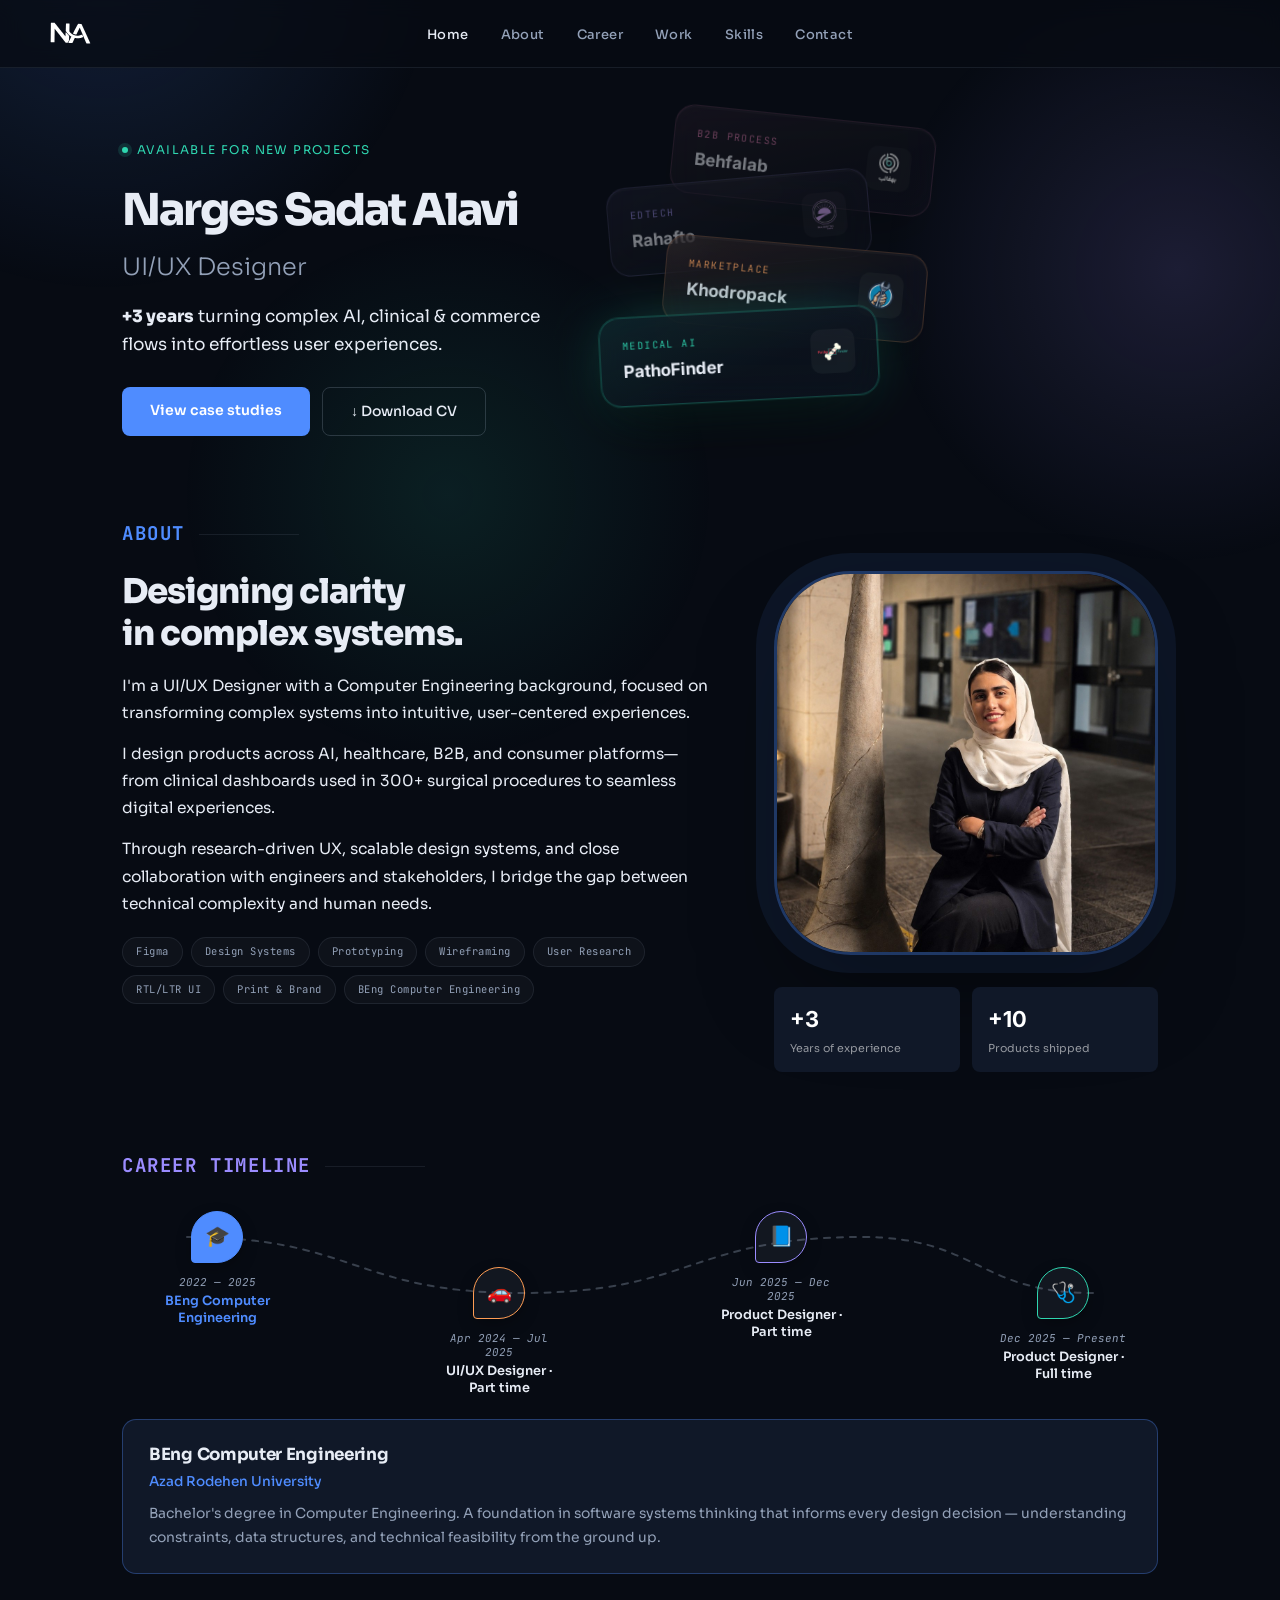
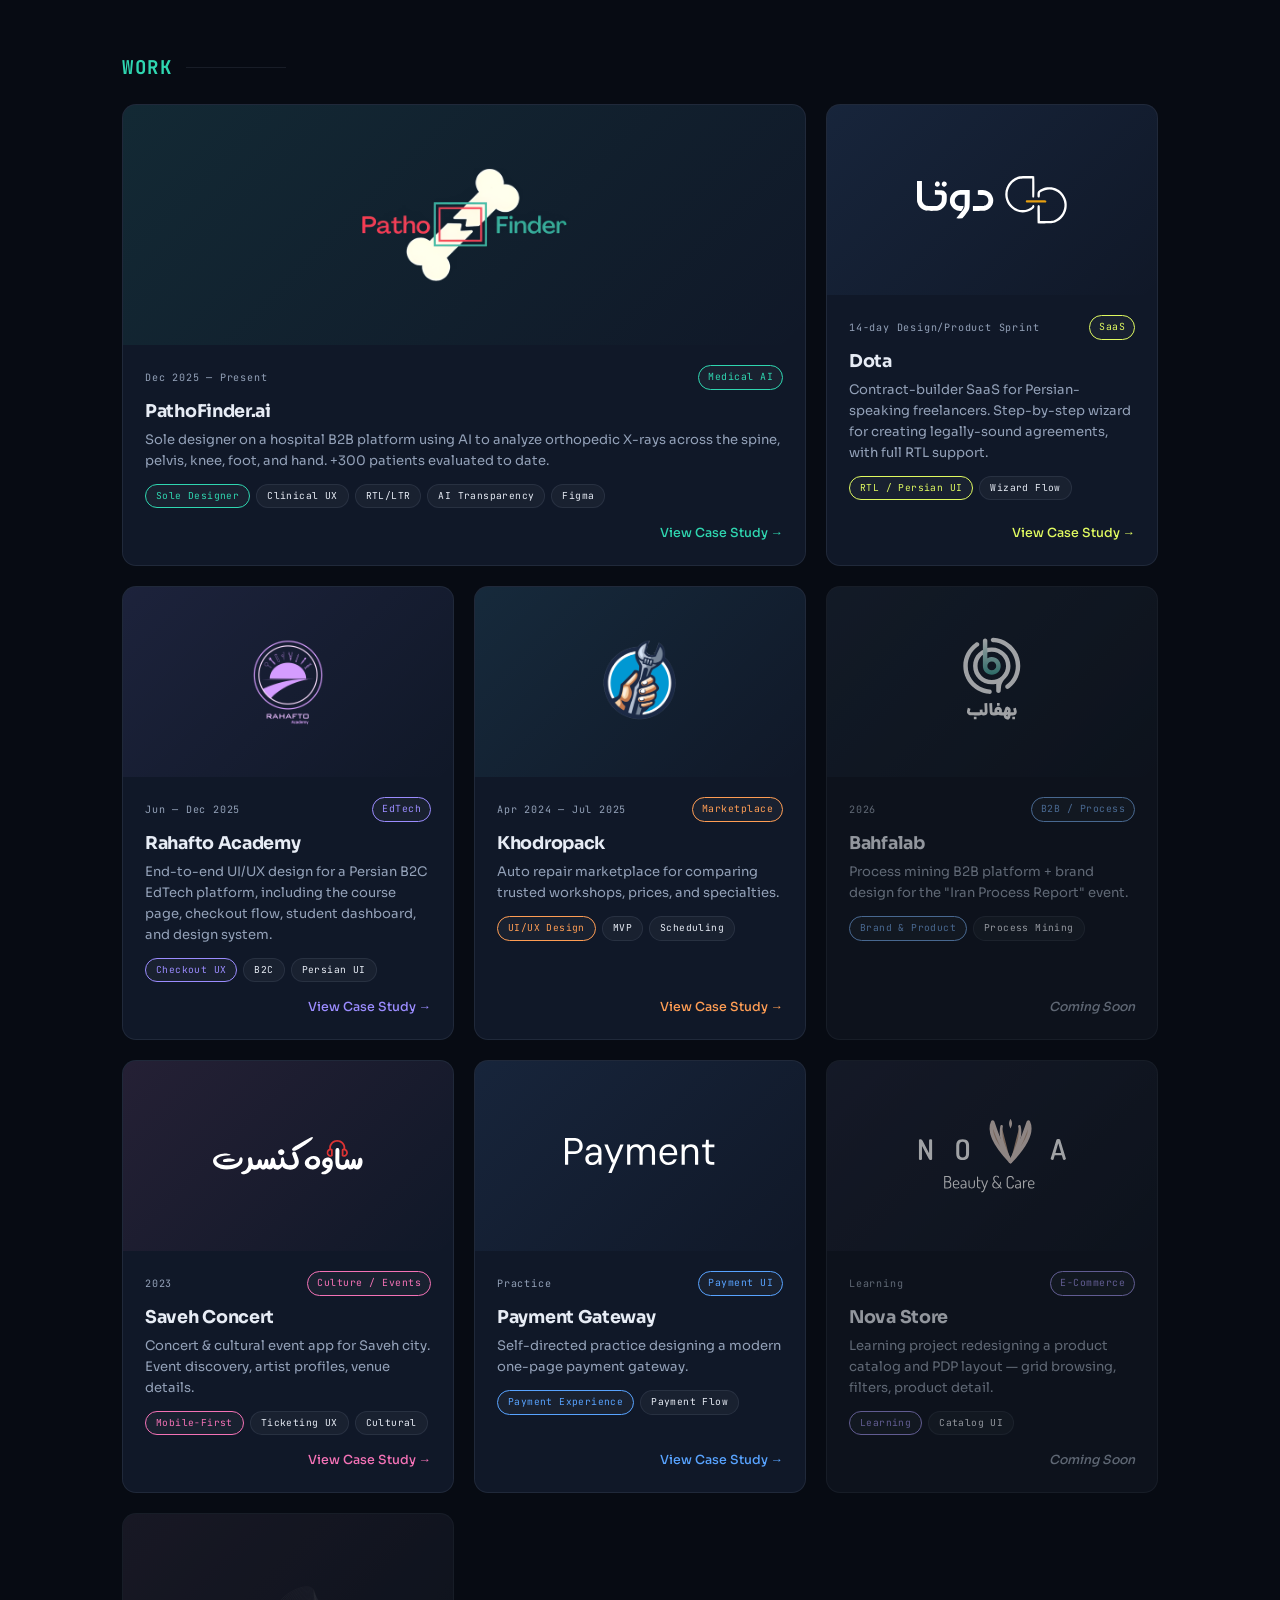
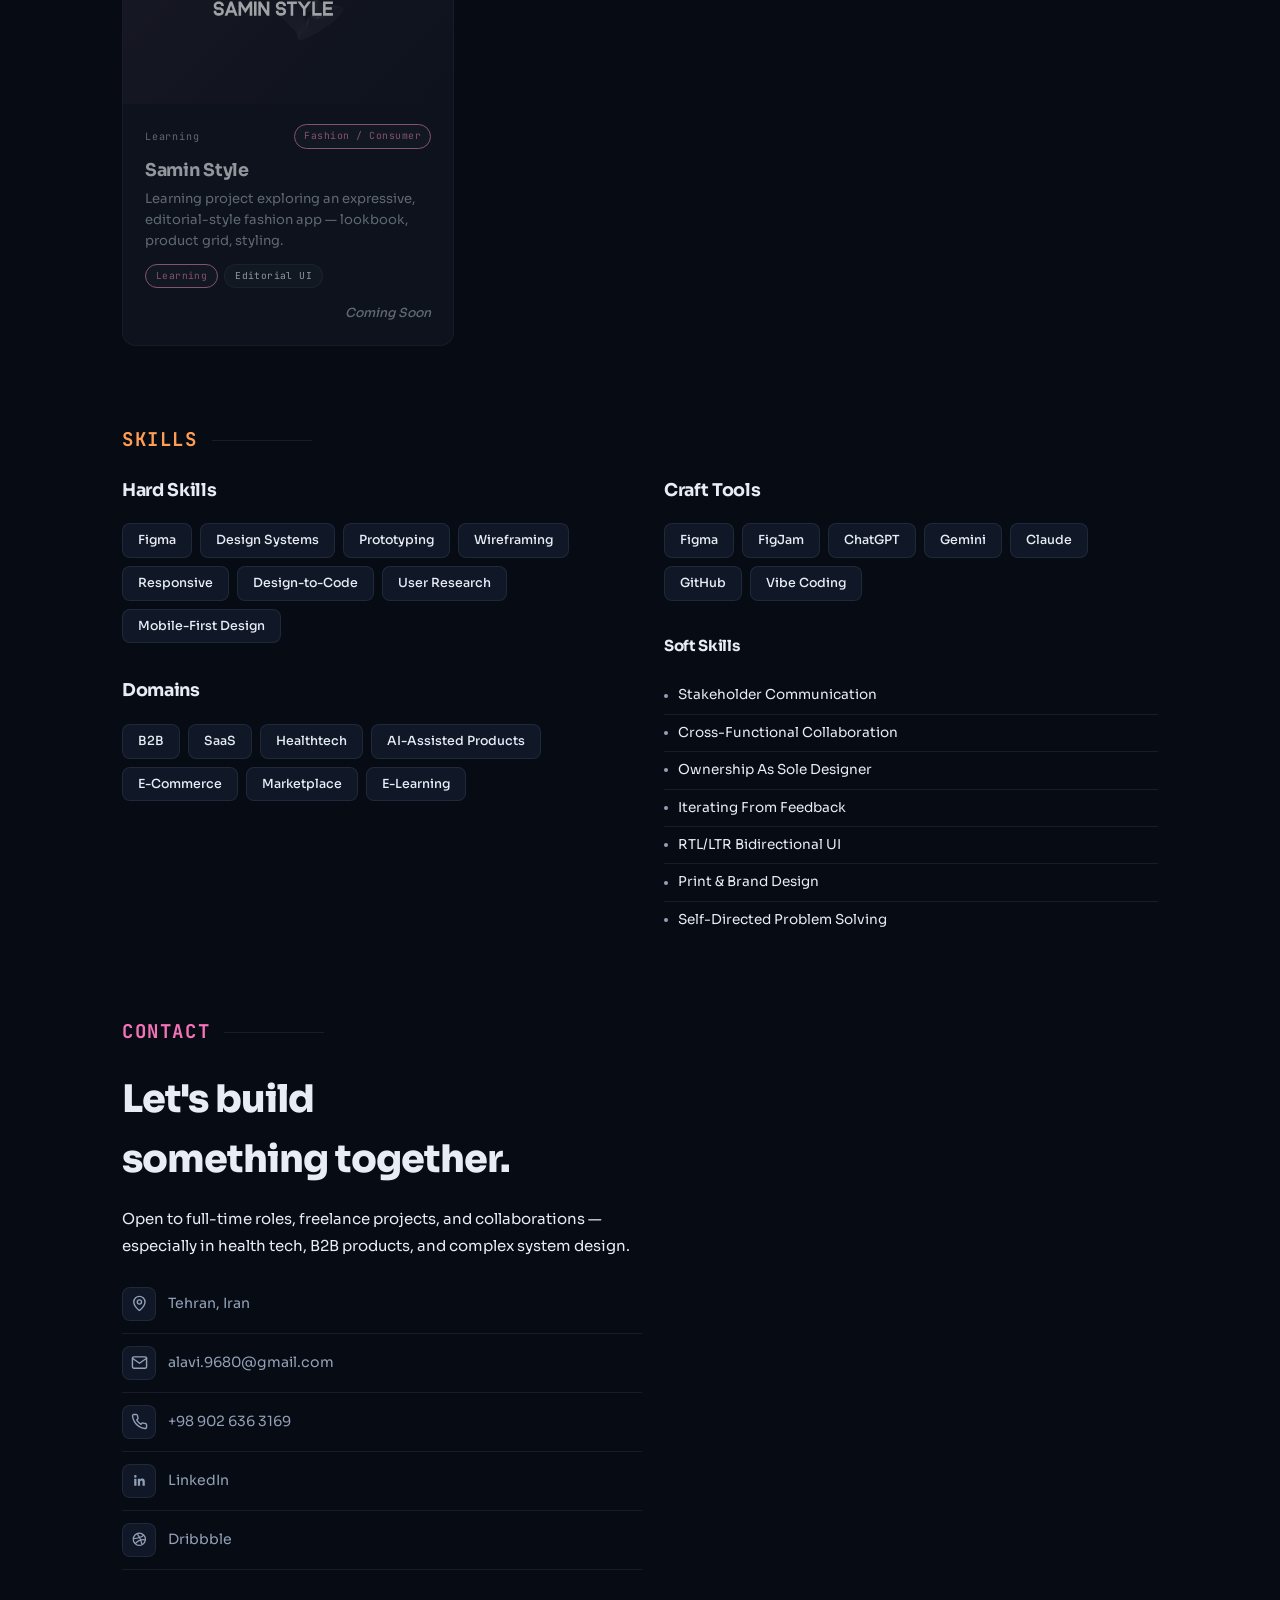
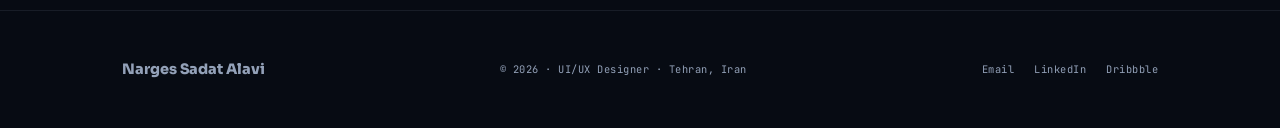
==== index.html @ 5dc2c69a "Update portfolio structure and add new sections" ====
<!DOCTYPE html>
<html lang="en">
<head>
<meta charset="UTF-8">
<meta name="viewport" content="width=device-width, initial-scale=1.0">
<title>Narges Sadat Alavi — UI/UX Designer</title>
<meta name="description" content="Narges Sadat Alavi — UI/UX Designer turning complex AI, clinical & commerce flows into effortless user experiences.">
<link rel="stylesheet" href="css/style.css">
</head>
<body>
<div class="bg-glow"></div>

<!-- ============ NAV ============ -->
<header class="nav">
  <a href="#" class="logo">
    <img src="assets/logo.svg" alt="Narges Sadat Alavi logo" class="logo-mark">
  </a>
  <ul class="nav-links">
    <li><a href="#home" class="active" data-en="Home" data-fa="خانه">Home</a></li>
    <li><a href="#about" data-en="About" data-fa="درباره من">About</a></li>
    <li><a href="#timeline" data-en="Career" data-fa="مسیر شغلی">Career</a></li>
    <li><a href="#work" data-en="Work" data-fa="نمونه‌کارها">Work</a></li>
    <li><a href="#skills" data-en="Skills" data-fa="مهارت‌ها">Skills</a></li>
    <li><a href="#contact" data-en="Contact" data-fa="تماس">Contact</a></li>
  </ul>
  <button class="nav-toggle" id="navToggle" aria-label="Toggle menu" aria-expanded="false">
    <span></span><span></span><span></span>
  </button>
</header>
<div class="nav-overlay" id="navOverlay"></div>

<!-- ============ HERO ============ -->
<section class="hero" id="home">
  <div class="container hero-inner">
    <div class="hero-text">
      <div class="badge"><span class="dot"></span> <span data-en="Available for new projects" data-fa="آماده همکاری در پروژه‌های جدید">Available for new projects</span></div>
      <h1>Narges Sadat Alavi</h1>
      <p class="role" data-en="UI/UX Designer" data-fa="طراح UI/UX">UI/UX Designer</p>
      <p class="pitch"><strong data-en="+3 years" data-fa="+۳ سال">+3 years</strong> <span data-en="turning complex AI, clinical &amp; commerce flows into effortless user experiences." data-fa="تجربه در تبدیل فرایندهای پیچیده هوش مصنوعی، درمانی و تجاری به تجربه‌های کاربری ساده و روان.">turning complex AI, clinical &amp; commerce flows into effortless user experiences.</span></p>
      <div class="hero-actions">
        <a href="#work" class="btn btn-primary" data-en="View case studies" data-fa="مشاهده نمونه‌کارها">View case studies</a>
        <a class="btn btn-secondary" href="assets/Narges-Sadat-Alavi-UIUX-Designer-CV.pdf" download="Narges-Sadat-Alavi-UIUX-Designer-CV.pdf" data-en="↓ Download CV" data-fa="↓ دانلود رزومه">↓ Download CV</a>
      </div>
    </div>

    <div class="hero-visual">
      <div class="floating-card fc-back fc-1" style="--fc-tint: 244,114,182;">
        <div class="fc-body">
          <div class="fc-label" data-en="B2B PROCESS" data-fa="فرایند B2B">B2B PROCESS</div>
          <div class="fc-title">Behfalab</div>
        </div>
        <img src="assets/logos/bahfalab.svg" alt="" class="fc-logo">
      </div>

      <div class="floating-card fc-back fc-2" style="--fc-tint: 155,140,255;">
        <div class="fc-body">
          <div class="fc-label" data-en="EDTECH" data-fa="ادتک">EDTECH</div>
          <div class="fc-title">Rahafto</div>
        </div>
        <img src="assets/logos/rahafto.png" alt="" class="fc-logo">
      </div>

      <div class="floating-card fc-mid fc-4" style="--fc-tint: 255,157,84;">
        <div class="fc-body">
          <div class="fc-label" data-en="MARKETPLACE" data-fa="مارکت‌پلیس">MARKETPLACE</div>
          <div class="fc-title">Khodropack</div>
        </div>
        <img src="assets/logos/khodropack.png" alt="" class="fc-logo">
      </div>

      <div class="floating-card fc-front fc-3" style="--fc-tint: 47,214,176;">
        <div class="fc-body">
          <div class="fc-label" data-en="MEDICAL AI" data-fa="هوش مصنوعی پزشکی">MEDICAL AI</div>
          <div class="fc-title">PathoFinder</div>
        </div>
        <img src="assets/logos/pathofinder.png" alt="" class="fc-logo">
      </div>
    </div>
  </div>
</section>

<!-- ============ ABOUT ============ -->
<section class="section" id="about">
  <div class="container">
    <div class="eyebrow"><span data-en="ABOUT" data-fa="درباره من">ABOUT</span><div class="rule"></div></div>

    <div class="about-grid">
      <div class="about-left">
        <h2 data-en="Designing clarity<br>in complex systems." data-fa="طراحی وضوح<br>در سیستم‌های پیچیده." data-html="true">Designing clarity<br>in complex systems.</h2>
        <p data-en="I'm a UI/UX Designer with a Computer Engineering background, focused on transforming complex systems into intuitive, user-centered experiences." data-fa="من یک طراح UI/UX با پیشینه مهندسی کامپیوتر هستم که روی تبدیل سیستم‌های پیچیده به تجربه‌های کاربرمحور و شهودی تمرکز دارم.">I'm a UI/UX Designer with a Computer Engineering background, focused on transforming complex systems into intuitive, user-centered experiences.</p>
        <p data-en="I design products across AI, healthcare, B2B, and consumer platforms—from clinical dashboards used in 300+ surgical procedures to seamless digital experiences." data-fa="در حوزه‌های هوش مصنوعی، سلامت، B2B و پلتفرم‌های مصرف‌کننده محصول طراحی می‌کنم؛ از داشبوردهای بالینی استفاده‌شده در بیش از ۳۰۰ عمل جراحی تا تجربه‌های دیجیتال روان.">I design products across AI, healthcare, B2B, and consumer platforms—from clinical dashboards used in 300+ surgical procedures to seamless digital experiences.</p>
        <p data-en="Through research-driven UX, scalable design systems, and close collaboration with engineers and stakeholders, I bridge the gap between technical complexity and human needs." data-fa="با تکیه بر UX مبتنی بر پژوهش، سیستم‌های طراحی مقیاس‌پذیر و همکاری نزدیک با مهندسان و ذی‌نفعان، فاصله میان پیچیدگی فنی و نیاز انسانی را پر می‌کنم.">Through research-driven UX, scalable design systems, and close collaboration with engineers and stakeholders, I bridge the gap between technical complexity and human needs.</p>

        <div class="pill-row">
          <span class="pill">Figma</span>
          <span class="pill">Design Systems</span>
          <span class="pill">Prototyping</span>
          <span class="pill">Wireframing</span>
          <span class="pill">User Research</span>
          <span class="pill">RTL/LTR UI</span>
          <span class="pill">Print &amp; Brand</span>
          <span class="pill">BEng Computer Engineering</span>
        </div>
      </div>

      <div class="about-right">
        <div class="avatar-large"><img src="assets/profile.jpg" alt="Narges Sadat Alavi"></div>
        <div class="stat-row">
          <div class="stat-card">
            <div class="stat-num">+3</div>
            <div class="stat-label" data-en="Years of experience" data-fa="سال تجربه">Years of experience</div>
          </div>
          <div class="stat-card">
            <div class="stat-num">+10</div>
            <div class="stat-label" data-en="Products shipped" data-fa="محصول ارائه‌شده">Products shipped</div>
          </div>
        </div>
      </div>
    </div>
  </div>
</section>

<!-- ============ TIMELINE ============ -->
<section class="section" id="timeline">
  <div class="container">
    <div class="eyebrow"><span data-en="CAREER TIMELINE" data-fa="مسیر شغلی">CAREER TIMELINE</span><div class="rule"></div></div>

    <div class="timeline-track">
      <svg class="timeline-curve" viewBox="0 0 1036 116" preserveAspectRatio="none" aria-hidden="true">
        <path d="M 65,34 C 232.5,34 232.5,90 400,90 C 570,90 570,34 740,34 C 855.5,34 855.5,90 971,90"
              fill="none" stroke="rgba(148,163,184,0.35)" stroke-width="2" stroke-dasharray="6 7" stroke-linecap="round"/>
      </svg>

      <button type="button" class="milestone active" style="--milestone-color: var(--blue)"
        data-title="BEng Computer Engineering" data-role="Azad Rodehen University"
        data-desc="Bachelor's degree in Computer Engineering. A foundation in software systems thinking that informs every design decision — understanding constraints, data structures, and technical feasibility from the ground up."
        data-title-fa="کارشناسی مهندسی کامپیوتر" data-role-fa="دانشگاه آزاد رودهن"
        data-desc-fa="مدرک کارشناسی مهندسی کامپیوتر. پایه‌ای در تفکر سیستمی نرم‌افزار که به هر تصمیم طراحی جهت می‌دهد — درک محدودیت‌ها، ساختار داده و امکان‌پذیری فنی از پایه.">
        <div class="milestone-icon">🎓</div>
        <div class="m-text">
          <div class="m-date">2022 — 2025</div>
          <div class="m-role" data-en="BEng Computer<br>Engineering" data-fa="کارشناسی مهندسی<br>کامپیوتر" data-html="true">BEng Computer<br>Engineering</div>
        </div>
      <div class="m-mobile-desc"><div class="m-mobile-desc-in"><div class="role-co" data-mobile-role></div><p data-mobile-desc></p></div></div>
      </button>

      <button type="button" class="milestone dip" style="--milestone-color: var(--orange)"
        data-title="UI/UX Designer · Part time" data-role="Khodropack · Auto-repair Marketplace"
        data-desc="Designed an end-to-end experience for finding and comparing trusted repair shops with transparent pricing — a comparison-focused discovery flow, direct calling and navigation integration, and mechanic availability scheduling."
        data-title-fa="طراح UI/UX · پاره‌وقت" data-role-fa="خودروپک · مارکت‌پلیس تعمیرگاه خودرو"
        data-desc-fa="طراحی تجربه‌ای end-to-end برای یافتن و مقایسه تعمیرگاه‌های معتبر با قیمت‌گذاری شفاف — جریان کشف مبتنی بر مقایسه، تماس مستقیم، اتصال به مسیریابی و زمان‌بندی در دسترس بودن مکانیک.">
        <div class="milestone-icon">🚗</div>
        <div class="m-text">
          <div class="m-date">Apr 2024 — Jul 2025</div>
          <div class="m-role" data-en="UI/UX Designer ·<br>Part time" data-fa="طراح UI/UX ·<br>پاره‌وقت" data-html="true">UI/UX Designer ·<br>Part time</div>
        </div>
      <div class="m-mobile-desc"><div class="m-mobile-desc-in"><div class="role-co" data-mobile-role></div><p data-mobile-desc></p></div></div>
      </button>

      <button type="button" class="milestone" style="--milestone-color: var(--purple)"
        data-title="Product Designer · Part time" data-role="Rahafto · Education Platform"
        data-desc="Designed the end-to-end course purchase experience, from discovery to checkout and learning access — competitor research, instructor credibility, and full/installment checkout flows."
        data-title-fa="طراح محصول · پاره‌وقت" data-role-fa="ره‌افتو · پلتفرم آموزشی"
        data-desc-fa="طراحی تجربه کامل خرید دوره، از کشف تا پرداخت و دسترسی به آموزش — تحقیق رقبا، اعتبار مدرس، و جریان‌های پرداخت کامل/اقساطی.">
        <div class="milestone-icon">📘</div>
        <div class="m-text">
          <div class="m-date">Jun 2025 — Dec 2025</div>
          <div class="m-role" data-en="Product Designer ·<br>Part time" data-fa="طراح محصول ·<br>پاره‌وقت" data-html="true">Product Designer ·<br>Part time</div>
        </div>
      <div class="m-mobile-desc"><div class="m-mobile-desc-in"><div class="role-co" data-mobile-role></div><p data-mobile-desc></p></div></div>
      </button>

      <button type="button" class="milestone dip" data-newest style="--milestone-color: var(--teal)"
        data-title="Product Designer · Full time" data-role="PathoFinder.ai · Medical AI"
        data-desc="Sole designer on a hospital B2B platform using AI to analyze orthopedic X-rays across the spine, pelvis, knee, foot, and hand. End-to-end ownership of clinical workflows, from AI-assisted measurement tools to physician-facing reports."
        data-title-fa="طراح محصول · تمام‌وقت" data-role-fa="پاتوفایندر · هوش مصنوعی پزشکی"
        data-desc-fa="تنها طراح یک پلتفرم B2B بیمارستانی که از هوش مصنوعی برای تحلیل رادیوگرافی ارتوپدی ستون فقرات، لگن، زانو، پا و دست استفاده می‌کند. مالکیت کامل جریان‌های بالینی، از ابزارهای اندازه‌گیری مبتنی بر AI تا گزارش‌های پزشک.">
        <div class="milestone-icon">🩺</div>
        <div class="m-text">
          <div class="m-date">Dec 2025 — Present</div>
          <div class="m-role" data-en="Product Designer ·<br>Full time" data-fa="طراح محصول ·<br>تمام‌وقت" data-html="true">Product Designer ·<br>Full time</div>
        </div>
      <div class="m-mobile-desc"><div class="m-mobile-desc-in"><div class="role-co" data-mobile-role></div><p data-mobile-desc></p></div></div>
      </button>
    </div>

    <div class="timeline-current" id="timelineCurrent" style="--tc-color: var(--blue)">
      <h3 id="tcTitle" data-en="BEng Computer Engineering" data-fa="کارشناسی مهندسی کامپیوتر">BEng Computer Engineering</h3>
      <div class="role-co" id="tcRole" data-en="Azad Rodehen University" data-fa="دانشگاه آزاد رودهن">Azad Rodehen University</div>
      <p id="tcDesc" data-en="Bachelor's degree in Computer Engineering. A foundation in software systems thinking that informs every design decision — understanding constraints, data structures, and technical feasibility from the ground up." data-fa="مدرک کارشناسی مهندسی کامپیوتر. پایه‌ای در تفکر سیستمی نرم‌افزار که به هر تصمیم طراحی جهت می‌دهد — درک محدودیت‌ها، ساختار داده و امکان‌پذیری فنی از پایه.">Bachelor's degree in Computer Engineering. A foundation in software systems thinking that informs every design decision — understanding constraints, data structures, and technical feasibility from the ground up.</p>
    </div>
  </div>
</section>

<!-- ============ WORK ============ -->
<section class="section" id="work">
  <div class="container">
    <div class="eyebrow"><span data-en="WORK" data-fa="نمونه‌کارها">WORK</span><div class="rule"></div></div>

    <div class="work-grid">

      <!-- PathoFinder — featured -->
      <article class="work-card featured" data-project="pathofinder" style="--accent: var(--teal); --tint: rgba(47,214,176,.09)">
        <div class="work-thumb">
          <div class="work-logo">
            <img src="assets/logos/pathofinder.png" alt="PathoFinder logo" class="work-logo-img">
          </div>
        </div>
        <div class="work-body">
          <div class="work-meta">
            <span class="work-date">Dec 2025 — Present</span>
            <span class="work-tag-top" data-en="Medical AI" data-fa="هوش مصنوعی پزشکی">Medical AI</span>
          </div>
          <h3 class="work-title">PathoFinder.ai</h3>
          <p class="work-desc" data-en="Sole designer on a hospital B2B platform using AI to analyze orthopedic X-rays across the spine, pelvis, knee, foot, and hand. +300 patients evaluated to date." data-fa="تنها طراح یک پلتفرم B2B بیمارستانی که با هوش مصنوعی رادیوگرافی‌های ارتوپدی ستون فقرات، لگن، زانو، پا و دست را تحلیل می‌کند. بیش از ۳۰۰ بیمار تاکنون ارزیابی شده.">Sole designer on a hospital B2B platform using AI to analyze orthopedic X-rays across the spine, pelvis, knee, foot, and hand. +300 patients evaluated to date.</p>
          <div class="work-tags">
            <span class="primary">Sole Designer</span>
            <span>Clinical UX</span>
            <span>RTL/LTR</span>
            <span>AI Transparency</span>
            <span>Figma</span>
          </div>
          <a href="case-studies/pathofinder.html" class="work-link" data-en="View Case Study →" data-fa="مشاهده نمونه‌کار →">View Case Study →</a>
        </div>
      </article>

      <!-- Dota (Doota) -->
      <article class="work-card" data-project="dota" style="--accent: #e0fa60; --tint: rgba(96,165,250,.09)">
        <div class="work-thumb">
          <div class="work-logo">
            <img src="assets/logos/dota.svg" alt="Dota logo" class="work-logo-img">
          </div>
        </div>
        <div class="work-body">
          <div class="work-meta">
            <span class="work-date">14-day Design/Product Sprint</span>
            <span class="work-tag-top" data-en="SaaS" data-fa="سرویس نرم‌افزاری">SaaS</span>
          </div>
          <h3 class="work-title">Dota</h3>
          <p class="work-desc" data-en="Contract-builder SaaS for Persian-speaking freelancers. Step-by-step wizard for creating legally-sound agreements, with full RTL support." data-fa="سرویس نرم‌افزاری قرارداد‌ساز برای فریلنسرهای فارسی‌زبان. ویزارد گام‌به‌گام برای ساخت توافق‌نامه‌های معتبر حقوقی، با پشتیبانی کامل از راست‌به‌چپ.">Contract-builder SaaS for Persian-speaking freelancers. Step-by-step wizard for creating legally-sound agreements, with full RTL support.</p>
          <div class="work-tags">
            <span class="primary">RTL / Persian UI</span>
            <span>Wizard Flow</span>
          </div>
          <a href="case-studies/dota.html" class="work-link" data-en="View Case Study →" data-fa="مشاهده نمونه‌کار →">View Case Study →</a>
        </div>
      </article>

      <!-- Rahafto -->
      <article class="work-card tall" data-project="rahafto" style="--accent: var(--purple); --tint: rgba(155,140,255,.09)">
        <div class="work-thumb">
          <div class="work-logo">
            <img src="assets/logos/rahafto.png" alt="Rahafto Academy logo" class="work-logo-img work-logo-img-sm">
          </div>
        </div>
        <div class="work-body">
          <div class="work-meta">
            <span class="work-date">Jun — Dec 2025</span>
            <span class="work-tag-top" data-en="EdTech" data-fa="ادتک">EdTech</span>
          </div>
          <h3 class="work-title">Rahafto Academy</h3>
          <p class="work-desc" data-en="End-to-end UI/UX design for a Persian B2C EdTech platform, including the course page, checkout flow, student dashboard, and design system." data-fa="طراحی کامل UI/UX برای یک پلتفرم آموزشی فارسی B2C، شامل صفحه دوره، فرایند پرداخت، داشبورد دانشجو و سیستم طراحی.">End-to-end UI/UX design for a Persian B2C EdTech platform, including the course page, checkout flow, student dashboard, and design system.</p>
          <div class="work-tags">
            <span class="primary">Checkout UX</span>
            <span>B2C</span>
            <span>Persian UI</span>
          </div>
          <a href="case-studies/rahafto.html" class="work-link" data-en="View Case Study →" data-fa="مشاهده نمونه‌کار →">View Case Study →</a>
        </div>
      </article>

      <!-- Khodropack -->
      <article class="work-card" data-project="khodropack" style="--accent: var(--orange); --tint: rgba(84,221,255,.09)">
        <div class="work-thumb">
          <div class="work-logo">
            <img src="assets/logos/khodropack.png" alt="Khodropack logo" class="work-logo-img work-logo-img-sm">
          </div>
        </div>
        <div class="work-body">
          <div class="work-meta">
            <span class="work-date">Apr 2024 — Jul 2025</span>
            <span class="work-tag-top" data-en="Marketplace" data-fa="مارکت‌پلیس">Marketplace</span>
          </div>
          <h3 class="work-title">Khodropack</h3>
          <p class="work-desc" data-en="Auto repair marketplace for comparing trusted workshops, prices, and specialties." data-fa="مارکت‌پلیس تعمیر خودرو برای مقایسه تعمیرگاه‌های معتبر، قیمت‌ها و تخصص‌ها.">Auto repair marketplace for comparing trusted workshops, prices, and specialties.</p>
          <div class="work-tags">
            <span class="primary">UI/UX Design</span>
            <span>MVP</span>
            <span>Scheduling</span>
          </div>
          <a href="case-studies/khodropack.html" class="work-link" data-en="View Case Study →" data-fa="مشاهده نمونه‌کار →">View Case Study →</a>
        </div>
      </article>

      <!-- Bahfalab -->
      <article class="work-card no-case-study" data-project="bahfalab" style="--accent: var(--blue2); --tint: rgba(96,165,250,.09)">
        <div class="work-thumb">
          <div class="work-logo">
            <img src="assets/logos/bahfalab.svg" alt="Bahfalab logo" class="work-logo-img">
          </div>
        </div>
        <div class="work-body">
          <div class="work-meta">
            <span class="work-date">2026</span>
            <span class="work-tag-top" data-en="B2B / Process" data-fa="B2B / فرایند">B2B / Process</span>
          </div>
          <h3 class="work-title">Bahfalab</h3>
          <p class="work-desc" data-en="Process mining B2B platform + brand design for the &quot;Iran Process Report&quot; event." data-fa="پلتفرم B2B پردازش‌کاوی + طراحی برند برای رویداد «گزارش فرایند ایران».">Process mining B2B platform + brand design for the "Iran Process Report" event.</p>
          <div class="work-tags">
            <span class="primary">Brand &amp; Product</span>
            <span>Process Mining</span>
          </div>
          <span class="work-link coming-soon-link" data-en="Coming Soon" data-fa="به‌زودی">Coming Soon</span>
        </div>
      </article>

      <!-- Saveh Concert -->
      <article class="work-card" data-project="saveh" style="--accent: var(--pink); --tint: rgba(244,114,182,.09)">
        <div class="work-thumb">
          <div class="work-logo">
            <img src="assets/logos/saveh.svg" alt="Saveh Concert logo" class="work-logo-img">
          </div>
        </div>
        <div class="work-body">
          <div class="work-meta">
            <span class="work-date">2023</span>
            <span class="work-tag-top" data-en="Culture / Events" data-fa="فرهنگ / رویداد">Culture / Events</span>
          </div>
          <h3 class="work-title">Saveh Concert</h3>
          <p class="work-desc" data-en="Concert &amp; cultural event app for Saveh city. Event discovery, artist profiles, venue details." data-fa="اپلیکیشن کنسرت و رویدادهای فرهنگی برای شهر ساوه. کشف رویداد، پروفایل هنرمندان، جزئیات محل برگزاری.">Concert &amp; cultural event app for Saveh city. Event discovery, artist profiles, venue details.</p>
          <div class="work-tags">
            <span class="primary">Mobile-First</span>
            <span>Ticketing UX</span>
            <span>Cultural</span>
          </div>
          <a href="case-studies/saveh.html" class="work-link" data-en="View Case Study →" data-fa="مشاهده نمونه‌کار →">View Case Study →</a>
        </div>
      </article>

      <!-- Payment Gateway — Practice -->
      <article class="work-card" data-project="payment" style="--accent: #58a3ff; --tint: rgba(96,165,250,.09)">
        <div class="work-thumb">
          <div class="work-logo">
            <img src="assets/logos/payment.svg" alt="Payment Gateway logo" class="work-logo-img">
          </div>
        </div>
        <div class="work-body">
          <div class="work-meta">
            <span class="work-date">Practice</span>
            <span class="work-tag-top" data-en="Payment UI" data-fa="رابط پرداخت">Payment UI</span>
          </div>
          <h3 class="work-title">Payment Gateway</h3>
          <p class="work-desc" data-en="Self-directed practice designing a modern one-page payment gateway." data-fa="تمرین شخصی طراحی یک درگاه پرداخت تک‌صفحه‌ای مدرن.">Self-directed practice designing a modern one-page payment gateway.</p>
          <div class="work-tags">
            <span class="primary">Payment Experience</span>
            <span>Payment Flow</span>
          </div>
          <a href="case-studies/payment.html" class="work-link" data-en="View Case Study →" data-fa="مشاهده نمونه‌کار →">View Case Study →</a>
        </div>
      </article>

      <!-- Nova Store -->
      <article class="work-card no-case-study" data-project="nova" style="--accent: var(--purple); --tint: rgba(155,140,255,.09)">
        <div class="work-thumb">
          <div class="work-logo">
            <img src="assets/logos/nova.svg" alt="Nova Store logo" class="work-logo-img">
          </div>
        </div>
        <div class="work-body">
          <div class="work-meta">
            <span class="work-date">Learning</span>
            <span class="work-tag-top" data-en="E-Commerce" data-fa="فروشگاه آنلاین">E-Commerce</span>
          </div>
          <h3 class="work-title">Nova Store</h3>
          <p class="work-desc" data-en="Learning project redesigning a product catalog and PDP layout — grid browsing, filters, product detail." data-fa="پروژه یادگیری بازطراحی کاتالوگ محصول و صفحه محصول — مرور شبکه‌ای، فیلترها، جزئیات محصول.">Learning project redesigning a product catalog and PDP layout — grid browsing, filters, product detail.</p>
          <div class="work-tags">
            <span class="primary">Learning</span>
            <span>Catalog UI</span>
          </div>
          <span class="work-link coming-soon-link" data-en="Coming Soon" data-fa="به‌زودی">Coming Soon</span>
        </div>
      </article>

      <!-- Samin Style -->
      <article class="work-card no-case-study" data-project="samin" style="--accent: var(--pink); --tint: rgba(244,114,182,.09)">
        <div class="work-thumb">
          <div class="work-logo">
            <img src="assets/logos/samin.svg" alt="Samin Style logo" class="work-logo-img">
          </div>
        </div>
        <div class="work-body">
          <div class="work-meta">
            <span class="work-date">Learning</span>
            <span class="work-tag-top" data-en="Fashion / Consumer" data-fa="مد / مصرف‌کننده">Fashion / Consumer</span>
          </div>
          <h3 class="work-title">Samin Style</h3>
          <p class="work-desc" data-en="Learning project exploring an expressive, editorial-style fashion app — lookbook, product grid, styling." data-fa="پروژه یادگیری کاوش در اپلیکیشن مد به سبک ادیتوریال — لوک‌بوک، شبکه محصول، استایلینگ.">Learning project exploring an expressive, editorial-style fashion app — lookbook, product grid, styling.</p>
          <div class="work-tags">
            <span class="primary">Learning</span>
            <span>Editorial UI</span>
          </div>
          <span class="work-link coming-soon-link" data-en="Coming Soon" data-fa="به‌زودی">Coming Soon</span>
        </div>
      </article>

    </div>
  </div>
</section>

<!-- ============ SKILLS ============ -->
<section class="section" id="skills">
  <div class="container">
    <div class="eyebrow"><span data-en="SKILLS" data-fa="مهارت‌ها">SKILLS</span><div class="rule"></div></div>

    <div class="skills-grid">
      <div class="skills-col">
        <h3 data-en="Hard Skills" data-fa="مهارت‌های فنی">Hard Skills</h3>
        <div class="tag-cloud">
          <span>Figma</span>
          <span>Design Systems</span>
          <span>Prototyping</span>
          <span>Wireframing</span>
          <span>Responsive</span>
          <span>Design-to-Code</span>
          <span>User Research</span>
          <span>Mobile-First Design</span>
        </div>

        <h3 data-en="Domains" data-fa="حوزه‌ها">Domains</h3>
        <div class="tag-cloud">
          <span>B2B</span>
          <span>SaaS</span>
          <span>Healthtech</span>
          <span>AI-Assisted Products</span>
          <span>E-Commerce</span>
          <span>Marketplace</span>
          <span>E-Learning</span>
        </div>
      </div>

      <div class="skills-col">
        <h3 data-en="Craft Tools" data-fa="ابزارها">Craft Tools</h3>
        <div class="tag-cloud">
          <span>Figma</span>
          <span>FigJam</span>
          <span>ChatGPT</span>
          <span>Gemini</span>
          <span>Claude</span>
          <span>GitHub</span>
          <span data-en="Vibe Coding" data-fa="ویب کدینگ">Vibe Coding</span>
        </div>

        <h3 style="font-size:15.2px;" data-en="Soft Skills" data-fa="مهارت‌های نرم">Soft Skills</h3>
        <ul class="soft-list">
          <li data-en="Stakeholder Communication" data-fa="ارتباط با ذی‌نفعان">Stakeholder Communication</li>
          <li data-en="Cross-Functional Collaboration" data-fa="همکاری بین‌تیمی">Cross-Functional Collaboration</li>
          <li data-en="Ownership As Sole Designer" data-fa="مسئولیت‌پذیری به‌عنوان تنها طراح">Ownership As Sole Designer</li>
          <li data-en="Iterating From Feedback" data-fa="بهبود مستمر بر اساس بازخورد">Iterating From Feedback</li>
          <li data-en="RTL/LTR Bidirectional UI" data-fa="رابط کاربری دوجهته RTL/LTR">RTL/LTR Bidirectional UI</li>
          <li data-en="Print &amp; Brand Design" data-fa="طراحی چاپ و برند">Print &amp; Brand Design</li>
          <li data-en="Self-Directed Problem Solving" data-fa="حل مسئله مستقل">Self-Directed Problem Solving</li>
        </ul>
      </div>
    </div>
  </div>
</section>

<!-- ============ CONTACT ============ -->
<section class="section" id="contact">
  <div class="container">
    <div class="eyebrow"><span data-en="CONTACT" data-fa="تماس">CONTACT</span><div class="rule"></div></div>

    <div class="contact-inner">
      <h2 data-en="Let's build<br>something together." data-fa="بیایید چیزی<br>با هم بسازیم." data-html="true">Let's build<br>something together.</h2>
      <p data-en="Open to full-time roles, freelance projects, and collaborations — especially in health tech, B2B products, and complex system design." data-fa="آماده همکاری در نقش‌های تمام‌وقت، پروژه‌های فریلنس و همکاری‌های مشترک — به‌ویژه در حوزه سلامت دیجیتال، محصولات B2B و طراحی سیستم‌های پیچیده.">Open to full-time roles, freelance projects, and collaborations — especially in health tech, B2B products, and complex system design.</p>

      <div class="contact-links">
        <span class="contact-link" style="cursor:default;">
          <span class="ico"><img src="assets/logos/map-pin.svg" alt="" width="17" height="17"></span> <span data-en="Tehran, Iran" data-fa="تهران، ایران">Tehran, Iran</span>
        </span>
        <a class="contact-link" href="mailto:alavi.9680@gmail.com">
          <span class="ico"><svg width="17" height="17" viewBox="0 0 24 24" fill="none" stroke="currentColor" stroke-width="2" stroke-linecap="round" stroke-linejoin="round"><rect x="2" y="4" width="20" height="16" rx="2"/><path d="m22 6-10 7L2 6"/></svg></span> alavi.9680@gmail.com
        </a>
        <a class="contact-link" href="tel:+989026363169">
          <span class="ico"><svg width="17" height="17" viewBox="0 0 24 24" fill="none" stroke="currentColor" stroke-width="2" stroke-linecap="round" stroke-linejoin="round"><path d="M22 16.92v3a2 2 0 0 1-2.18 2 19.79 19.79 0 0 1-8.63-3.07 19.5 19.5 0 0 1-6-6 19.79 19.79 0 0 1-3.07-8.67A2 2 0 0 1 4.11 2h3a2 2 0 0 1 2 1.72c.127.96.362 1.903.7 2.81a2 2 0 0 1-.45 2.11L8.09 9.91a16 16 0 0 0 6 6l1.27-1.27a2 2 0 0 1 2.11-.45c.907.338 1.85.573 2.81.7A2 2 0 0 1 22 16.92z"/></svg></span> +98 902 636 3169
        </a>
        <a class="contact-link" href="https://www.linkedin.com/in/nargessadatalavi" target="_blank" rel="noopener">
          <span class="ico"><svg width="15" height="15" viewBox="0 0 24 24" fill="currentColor"><path d="M20.45 20.45h-3.55v-5.57c0-1.33-.02-3.04-1.85-3.04-1.86 0-2.14 1.45-2.14 2.95v5.66H9.36V9h3.41v1.56h.05c.48-.9 1.63-1.85 3.36-1.85 3.6 0 4.27 2.37 4.27 5.45v6.29zM5.34 7.43a2.06 2.06 0 1 1 0-4.12 2.06 2.06 0 0 1 0 4.12zM7.11 20.45H3.56V9h3.55v11.45z"/></svg></span> LinkedIn
        </a>
        <a class="contact-link" href="https://dribbble.com/nargesalavi" target="_blank" rel="noopener">
          <span class="ico"><img src="assets/logos/dribbble.svg" alt="" width="15" height="15"></span> Dribbble
        </a>
      </div>
    </div>
  </div>
</section>

<!-- ============ FOOTER ============ -->
<footer class="footer">
  <div class="container footer-inner">
    <div class="footer-name">Narges Sadat Alavi</div>
    <div class="footer-meta">© 2026 · <span data-en="UI/UX Designer" data-fa="طراح UI/UX">UI/UX Designer</span> · <span data-en="Tehran, Iran" data-fa="تهران، ایران">Tehran, Iran</span></div>
    <div class="footer-links">
      <a href="mailto:alavi.9680@gmail.com" data-en="Email" data-fa="ایمیل">Email</a>
      <a href="https://www.linkedin.com/in/nargessadatalavi" target="_blank" rel="noopener">LinkedIn</a>
      <a href="https://dribbble.com/nargesalavi" target="_blank" rel="noopener">Dribbble</a>
    </div>
  </div>
</footer>

<button type="button" id="backToTop" class="back-to-top" aria-label="Back to top">↑</button>

<!-- ============ PROJECT MODAL ============ -->
<div class="modal-overlay" id="projectModal" aria-hidden="true">
  <div class="modal-card" role="dialog" aria-modal="true" aria-labelledby="modalTitle">
    <button type="button" class="modal-close" id="modalClose" aria-label="Close">
      <svg width="14" height="14" viewBox="0 0 14 14" fill="none"><path d="M1 1L13 13M13 1L1 13" stroke="currentColor" stroke-width="1.6" stroke-linecap="round"/></svg>
    </button>

    <div class="modal-top">
      <div class="modal-tags" id="modalTags"></div>
      <h2 class="modal-title" id="modalTitle"></h2>
      <p class="modal-subtitle" id="modalSubtitle"></p>
    </div>

    <div class="modal-body">
      <p class="modal-overview" id="modalOverview"></p>

      <div class="modal-meta">
        <div>
          <div class="modal-meta-label">Role</div>
          <div class="modal-meta-value" id="modalRole"></div>
        </div>
        <div>
          <div class="modal-meta-label">Industry</div>
          <div class="modal-meta-value" id="modalIndustry"></div>
        </div>
        <div>
          <div class="modal-meta-label">Tools</div>
          <div class="modal-meta-value" id="modalTools"></div>
        </div>
      </div>

      <div class="modal-constraints" id="modalConstraintsWrap">
        <span id="modalConstraints"></span>
      </div>

      <button type="button" class="modal-cta" id="modalCta">View Full Case Study →</button>
    </div>
  </div>
</div>

<script src="js/script.js"></script>
</body>
</html>
---- css/style.css ----
/* =========================================================
   Narges Sadat Alavi — Portfolio
   Desktop stylesheet
   ========================================================= */

@import url('https://fonts.googleapis.com/css2?family=Sora:wght@400;600;700;800&family=Inter:wght@400;500;600;700;900&family=JetBrains+Mono:ital,wght@0,400;0,500;1,400&family=Vazirmatn:wght@400;500;600;700;800&display=swap');

:root {
  --bg: #070b13;
  --card: #101828;
  --card-2: #0d1220;
  --border: rgba(148, 163, 184, 0.12);
  --border-strong: rgba(148, 163, 184, 0.25);
  --text: #e7ecf5;
  --text-dim: #93a1b8;

  --teal: #2fd6b0;
  --blue: #4f8cff;
  --orange: #ff9d54;
  --purple: #9b8cff;
  --pink: #f472b6;
  --green: #34d399;
  --blue2: #60a5fa;

  --max: 1100px;
}

* { box-sizing: border-box; }

html { scroll-behavior: smooth; overflow-x: hidden; width: 100%; }

body {
  margin: 0;
  background: var(--bg);
  color: var(--text);
  font-family: 'Sora', sans-serif;
  line-height: 1.5;
  overflow-x: clip;
  cursor: url('../assets/cursor.svg') 4 2, auto;
}

a, button, .milestone, .work-card, .nav-toggle, [onclick] {
  cursor: url('../assets/cursor.svg') 4 2, pointer;
}

/* box-level titles keep Inter per brand spec */
.fc-title, .work-title, .modal-title { font-family: 'Inter', sans-serif; }

/* ---------- Persian / RTL ---------- */
html[dir="rtl"] body { font-family: 'Vazirmatn', sans-serif; }
html[dir="rtl"] .fc-title,
html[dir="rtl"] .work-title,
html[dir="rtl"] .modal-title { font-family: 'Vazirmatn', sans-serif; }
html[dir="rtl"] .nav { direction: ltr; }
html[dir="rtl"] .nav-links { direction: rtl; }
html[dir="rtl"] .hero-inner,
html[dir="rtl"] .about-grid { direction: rtl; }

img { max-width: 100%; display: block; }

a { color: inherit; text-decoration: none; }

.container {
  max-width: var(--max);
  margin: 0 auto;
  padding: 0 32px;
}

/* ---------- background ambience ---------- */
.bg-glow {
  position: fixed;
  inset: 0;
  z-index: -1;
  pointer-events: none;
  background:
    radial-gradient(480px 480px at 8% -5%, rgba(79, 140, 255, 0.16), transparent 70%),
    radial-gradient(420px 420px at 92% 30%, rgba(155, 140, 255, 0.14), transparent 70%),
    radial-gradient(380px 380px at 35% 55%, rgba(47, 214, 176, 0.10), transparent 70%);
}

/* ---------- Nav ---------- */
.nav {
  position: sticky;
  top: 0;
  z-index: 50;
  display: grid;
  grid-template-columns: 1fr auto 1fr;
  align-items: center;
  padding: 20px 48px;
  background: rgba(7, 11, 19, 0.75);
  backdrop-filter: blur(10px);
  border-bottom: 1px solid var(--border);
}

.logo {
  font-family: 'Sora', sans-serif;
  font-weight: 800;
  font-size: 18px;
  letter-spacing: -0.5px;
  display: flex;
  align-items: center;
  gap: 8px;
  justify-self: start;
}

.logo-mark {
  width: 45px;
  height: auto;
  display: block;
}

.nav-links {
  display: flex;
  gap: 32px;
  list-style: none;
  margin: 0;
  padding: 0;
  grid-column: 2;
  justify-self: center;
}

.nav-links a {
  color: var(--text-dim);
  font-size: 13px;
  font-weight: 500;
  letter-spacing: 0.4px;
  transition: color 0.2s ease;
}

.nav-links a:hover,
.nav-links a.active { color: var(--text); }

.nav-toggle {
  display: none;
  flex-direction: column;
  justify-content: center;
  gap: 5px;
  width: 36px;
  height: 36px;
  background: none;
  border: none;
  cursor: pointer;
  z-index: 60;
}

.nav-toggle span {
  display: block;
  width: 100%;
  height: 2px;
  background: var(--text);
  border-radius: 2px;
  transition: transform 0.25s ease, opacity 0.2s ease;
}

.nav-toggle.open span:nth-child(1) { transform: translateY(7px) rotate(45deg); }
.nav-toggle.open span:nth-child(2) { opacity: 0; }
.nav-toggle.open span:nth-child(3) { transform: translateY(-7px) rotate(-45deg); }

.nav-overlay {
  position: fixed;
  inset: 0;
  background: rgba(3, 6, 12, 0.6);
  z-index: 40;
  opacity: 0;
  pointer-events: none;
  transition: opacity 0.25s ease;
}

.nav-overlay.open { opacity: 1; pointer-events: auto; }

/* ---------- Hero ---------- */
.hero {
  display: flex;
  align-items: center;
  justify-content: center;
  padding: 48px 0 24px;
}

.hero-inner {
  display: flex;
  align-items: center;
  gap: 64px;
  width: 100%;
}

.hero-text { max-width: 460px; }

.badge {
  display: inline-flex;
  align-items: center;
  gap: 9px;
  color: var(--teal);
  font-size: 12px;
  letter-spacing: 1.4px;
  text-transform: uppercase;
  margin-bottom: 18px;
}

.badge .dot {
  width: 6px;
  height: 6px;
  border-radius: 50%;
  background: var(--teal);
  box-shadow: 0 0 0 4px rgba(47, 214, 176, 0.15);
}

.hero h1 {
  font-family: 'Sora', sans-serif;
  font-weight: 800;
  font-size: 44px;
  letter-spacing: -2px;
  margin: 0 0 6px;
}

.hero .role {
  font-family: 'Sora', sans-serif;
  font-weight: 300;
  font-size: 24px;
  color: var(--text-dim);
  margin: 0 0 18px;
}

.hero p.pitch {
  font-size: 17px;
  line-height: 1.65;
  margin: 0 0 28px;
  max-width: 420px;
}

.hero p.pitch strong { font-weight: 900; }

.hero-actions { display: flex; gap: 12px; }

.btn {
  padding: 13px 28px;
  border-radius: 8px;
  font-weight: 600;
  font-size: 14px;
  transition: transform 0.25s cubic-bezier(0.16, 1, 0.3, 1), opacity 0.25s ease, background 0.25s ease;
  display: inline-block;
}

.btn:hover { transform: translateY(-1px); }

.btn-primary { background: var(--blue); color: #fff; }
.btn-primary:hover { opacity: 0.92; }

.btn-secondary {
  border: 1px solid var(--border-strong);
  color: var(--text);
  font-weight: 500;
}

.btn-secondary:hover { background: rgba(255, 255, 255, 0.04); }

/* Hero floating cards */
.hero-visual {
  flex: 1;
  position: relative;
  height: 340px;
  min-width: 320px;
}

.floating-card {
  position: absolute;
  width: 262px;
  padding: 20px 22px;
  border-radius: 20px;
  background:
    linear-gradient(160deg, rgba(var(--fc-tint), 0.10), rgba(var(--fc-tint), 0.02) 60%),
    rgba(12, 16, 26, 0.55);
  border: 1px solid rgba(var(--fc-tint), 0.22);
  backdrop-filter: blur(18px) saturate(140%);
  -webkit-backdrop-filter: blur(18px) saturate(140%);
  box-shadow:
    0 24px 48px -18px rgba(0, 0, 0, 0.65),
    0 2px 0 rgba(255, 255, 255, 0.03) inset;
  transition: transform 0.35s ease, opacity 0.35s ease, filter 0.35s ease;
  display: flex;
  align-items: center;
  justify-content: space-between;
  gap: 14px;
}

.fc-body { min-width: 0; }

.floating-card .fc-label {
  font-family: 'JetBrains Mono', monospace;
  font-size: 10px;
  letter-spacing: 1.4px;
  color: rgba(var(--fc-tint), 0.9);
  margin-bottom: 6px;
}

.floating-card .fc-title {
  font-family: 'Inter', sans-serif;
  font-weight: 700;
  font-size: 17px;
  color: var(--text);
}

.fc-logo {
  width: 44px;
  height: 44px;
  object-fit: contain;
  flex-shrink: 0;
  border-radius: 10px;
  background: rgba(255, 255, 255, 0.04);
  padding: 6px;
}

/* Depth cascade — back cards are quieter, front card is crisp and glowing */
.fc-back {
  opacity: 0.55;
  filter: saturate(0.75) brightness(0.9);
}

.fc-mid {
  opacity: 0.82;
  filter: saturate(0.9);
}

.fc-front {
  opacity: 1;
  width: 278px;
  box-shadow:
    0 30px 60px -16px rgba(0, 0, 0, 0.7),
    0 0 0 1px rgba(var(--fc-tint), 0.18),
    0 0 60px -12px rgba(var(--fc-tint), 0.35);
}

.hero-visual:hover .floating-card { transform: translateY(-2px); }

.fc-1 { top: 0px;   left: 66px; transform: rotate(6deg);  z-index: 1; }  /* Behfalab   — back-most */
.fc-2 { top: 62px;  left: 2px;  transform: rotate(-5deg); z-index: 2; }  /* Rahafto    */
.fc-4 { top: 128px; left: 58px; transform: rotate(5deg);  z-index: 3; }  /* Khodropack */
.fc-3 { top: 196px; left: -6px; transform: rotate(-3deg); z-index: 4; } /* PathoFinder — front-most */

/* ---------- Section shared ---------- */
.section { padding: 40px 0; scroll-margin-top: 84px; }

.eyebrow {
  display: flex;
  align-items: center;
  gap: 14px;
  margin-bottom: 22px;
}

.eyebrow span {
  font-family: 'JetBrains Mono', monospace;
  font-size: 19px;
  font-weight: 700;
  letter-spacing: 1.6px;
  color: var(--blue);
}

#about .eyebrow span { color: var(--blue); }
#timeline .eyebrow span { color: var(--purple); }
#work .eyebrow span { color: var(--teal); }
#skills .eyebrow span { color: var(--orange); }
#contact .eyebrow span { color: var(--pink); }

.eyebrow .rule {
  width: 100px;
  height: 1px;
  background: var(--border);
}

/* ---------- About ---------- */
.about-grid {
  display: flex;
  gap: 64px;
  align-items: flex-start;
  justify-content: center;
}

.about-left { flex: 1; min-width: 0; }

.about-left h2 {
  font-family: 'Sora', sans-serif;
  font-weight: 800;
  font-size: 34px;
  letter-spacing: -1px;
  margin: 0 0 16px;
  line-height: 1.25;
}

.about-left p {
  color: var(--text);
  font-size: 15.5px;
  line-height: 1.75;
  margin: 0 0 14px;
}

.pill-row {
  display: flex;
  flex-wrap: wrap;
  gap: 8px;
  margin-top: 20px;
}

.pill {
  background: rgba(255, 255, 255, 0.03);
  border: 1px solid var(--border);
  color: var(--text-dim);
  font-family: 'JetBrains Mono', monospace;
  font-size: 10.5px;
  letter-spacing: 0.5px;
  padding: 6px 13px;
  border-radius: 100px;
  white-space: nowrap;
}

.about-right {
  flex: 1;
  display: flex;
  flex-direction: column;
  align-items: center;
  gap: 32px;
  max-width: 384px;
}

.avatar-large {
  width: 100%;
  aspect-ratio: 1 / 1;
  border-radius: 20%;
  border: 3px solid rgba(79, 140, 255, 0.35);
  box-shadow: 0 0 0 18px rgba(79, 140, 255, 0.08), 0 48px 96px -28px rgba(0, 0, 0, 0.5);
  overflow: hidden;
}

.avatar-large img { width: 100%; height: 100%; object-fit: cover; display: block; }

.stat-row {
  display: flex;
  gap: 12px;
  width: 100%;
}

.stat-card {
  flex: 1;
  background: var(--card);
  border-radius: 8px;
  padding: 16px;
}

.stat-num {
  font-family: 'Inter', sans-serif;
  font-weight: 700;
  font-size: 22px;
  color: #fff;
}

.stat-label {
  font-size: 11px;
  color: rgba(255, 255, 255, 0.55);
  margin-top: 4px;
}

/* ---------- Timeline ---------- */
.timeline-track {
  position: relative;
  display: flex;
  justify-content: space-between;
  padding: 8px 30px 0;
  margin-bottom: 22px;
}

.timeline-curve {
  position: absolute;
  left: 0;
  right: 0;
  top: 0;
  width: 100%;
  height: 116px;
  z-index: 0;
}

.milestone {
  position: relative;
  z-index: 1;
  display: flex;
  flex-direction: column;
  align-items: center;
  width: 130px;
  text-align: center;
  background: none;
  border: none;
  padding: 0;
  font-family: inherit;
  color: inherit;
  cursor: pointer;
  transition: transform 0.25s cubic-bezier(0.16, 1, 0.3, 1);
}

.milestone:hover { transform: translateY(-2px); }
.milestone:hover .milestone-icon { transform: scale(1.06); }

.milestone.active .milestone-icon {
  background: var(--milestone-color, var(--teal));
  border-color: var(--milestone-color, var(--teal));
}

.milestone.active .m-role { color: var(--milestone-color, var(--teal)); }

.milestone-icon {
  width: 52px;
  height: 52px;
  border-radius: 26px 26px 26px 4px;
  background: rgba(148, 163, 184, 0.08);
  border: 1px solid var(--milestone-color, var(--blue));
  display: flex;
  align-items: center;
  justify-content: center;
  font-size: 20px;
  box-shadow: 0 6px 18px -4px rgba(0, 0, 0, 0.4);
  margin-bottom: 12px;
  transition: background 0.3s ease, border-color 0.3s ease, transform 0.3s cubic-bezier(0.16, 1, 0.3, 1);
}

.milestone.dip { margin-top: 56px; }

/* توضیحات فقط در نسخه موبایل زیر هر مایل‌استون نمایش داده می‌شود */
.m-mobile-desc { display: none; }

.milestone .m-date {
  font-family: 'JetBrains Mono', monospace;
  font-style: italic;
  font-size: 10.9px;
  color: var(--text-dim);
  margin-bottom: 4px;
}

.milestone .m-role {
  color: var(--text);
  font-weight: 600;
  font-size: 12.8px;
  line-height: 1.35;
}

.timeline-current {
  background: var(--card);
  border: 1px solid color-mix(in srgb, var(--tc-color, var(--teal)) 33%, transparent);
  border-radius: 14px;
  padding: 22px 26px;
  overflow: hidden;
  transition: opacity 0.22s ease,
              transform 0.36s cubic-bezier(0.22, 1, 0.36, 1),
              height 0.36s cubic-bezier(0.22, 1, 0.36, 1),
              border-color 0.24s ease;
}

.timeline-current.is-swapping {
  opacity: 0;
  transform: translateY(8px);
}

.timeline-current h3 {
  font-family: 'Sora', sans-serif;
  font-weight: 700;
  font-size: 16.8px;
  letter-spacing: -0.3px;
  margin: 0 0 4px;
}

.timeline-current .role-co {
  color: var(--tc-color, var(--teal));
  font-size: 13.6px;
  font-weight: 500;
  margin-bottom: 10px;
  transition: color 0.2s ease;
}

.timeline-current p {
  color: var(--text-dim);
  font-size: 13.9px;
  line-height: 1.75;
  margin: 0;
}

/* ---------- Work ---------- */
.work-grid {
  display: grid;
  grid-template-columns: repeat(3, 1fr);
  gap: 20px;
}

.work-card {
  background: var(--card);
  border: 1px solid var(--border);
  border-radius: 14px;
  overflow: hidden;
  display: flex;
  flex-direction: column;
  height: 100%;
  transition: transform 0.28s cubic-bezier(0.16, 1, 0.3, 1), border-color 0.28s ease, box-shadow 0.28s ease;
}

.work-card:hover {
  transform: translateY(-5px);
  border-color: var(--accent, var(--border-strong));
  box-shadow: 0 20px 40px -20px rgba(0, 0, 0, 0.5);
}

.work-card.featured { grid-column: span 2; }

.work-thumb {
  height: 190px;
  flex-shrink: 0;
  position: relative;
  display: flex;
  align-items: center;
  justify-content: center;
  background: linear-gradient(135deg, var(--tint, rgba(79,140,255,.09)) 0%, rgba(0,0,0,0) 100%);
}

.work-card.featured .work-thumb { height: 240px; }

.work-logo {
  display: flex;
  flex-direction: column;
  align-items: center;
  justify-content: center;
  gap: 6px;
  text-align: center;
  padding: 0 20px;
}

.work-logo-img {
  width: 150px;
  height: 90px;
  object-fit: contain;
  transition: transform 0.3s cubic-bezier(0.16, 1, 0.3, 1);
}

.work-card:hover .work-logo-img { transform: scale(1.05); }

.work-card.featured .work-logo-img { width: 220px; height: 130px; }
.work-logo-img-sm { width: 150px; height: 90px; }

.work-logo-mark {
  font-family: 'Sora', sans-serif;
  font-weight: 800;
  font-size: 30px;
  letter-spacing: -0.8px;
  color: var(--accent, var(--blue));
  opacity: 0.95;
}

.work-card.featured .work-logo-mark { font-size: 42px; }

.work-logo-sub {
  font-family: 'JetBrains Mono', monospace;
  font-size: 10.5px;
  letter-spacing: 1px;
  color: var(--text-dim);
  text-transform: uppercase;
}

.work-logo-icon {
  font-size: 26px;
  line-height: 1;
}

.work-logo-fa {
  font-weight: 800;
  font-size: 24px;
  color: var(--accent, var(--blue));
  direction: rtl;
}

.mock-window {
  width: 140px;
  border-radius: 10px;
  overflow: hidden;
  border: 1px solid var(--mock-border, rgba(255,255,255,0.15));
  background: #0d1220;
  box-shadow: 0 16px 48px rgba(0,0,0,0.5);
}

.work-card.featured .mock-window { width: 260px; }

.mock-titlebar {
  height: 22px;
  background: rgba(255, 255, 255, 0.04);
  display: flex;
  align-items: center;
  gap: 4px;
  padding: 0 8px;
}
.mock-titlebar span {
  width: 5px; height: 5px; border-radius: 50%;
}
.mock-titlebar span:nth-child(1) { background: #ff5f57; }
.mock-titlebar span:nth-child(2) { background: #febc2e; }
.mock-titlebar span:nth-child(3) { background: #28c840; }

.mock-body { padding: 8px; display: flex; flex-direction: column; gap: 6px; }
.mock-bar { height: 6px; border-radius: 3px; background: var(--tint-strong, rgba(255,255,255,0.3)); }
.mock-bar.short { width: 55%; }
.mock-block { height: 24px; border-radius: 5px; background: var(--tint-soft, rgba(255,255,255,0.06)); border: 1px solid var(--tint-border, transparent); }

.work-body { padding: 20px 22px 22px; display: flex; flex-direction: column; gap: 6px; flex: 1; }

.work-meta {
  display: flex;
  justify-content: space-between;
  align-items: center;
}

.work-date {
  font-family: 'JetBrains Mono', monospace;
  font-size: 10.1px;
  letter-spacing: 0.8px;
  color: var(--text-dim);
}

.work-tag-top {
  font-family: 'JetBrains Mono', monospace;
  font-size: 9.8px;
  letter-spacing: 0.5px;
  color: var(--accent, var(--blue));
  background: rgba(255, 255, 255, 0.04);
  border: 1px solid var(--accent, var(--blue));
  padding: 4px 9px;
  border-radius: 100px;
}

.work-title {
  font-family: 'Sora', sans-serif;
  font-weight: 700;
  font-size: 17.6px;
  letter-spacing: -0.3px;
  margin: 2px 0 0;
}

.work-desc {
  color: var(--text-dim);
  font-size: 13.1px;
  line-height: 1.6;
  margin: 0;
}

.work-tags {
  display: flex;
  flex-wrap: wrap;
  gap: 6px;
  margin-top: 6px;
}

.work-tags span {
  font-family: 'JetBrains Mono', monospace;
  font-size: 9.6px;
  letter-spacing: 0.4px;
  padding: 4px 10px;
  border-radius: 100px;
  border: 1px solid var(--border);
  color: var(--text);
  background: rgba(255, 255, 255, 0.04);
}

.work-tags span.primary {
  color: var(--accent, var(--blue));
  border-color: var(--accent, var(--blue));
}

.work-link {
  margin-top: auto;
  margin-left: auto;
  padding-top: 10px;
  font-weight: 500;
  font-size: 12.5px;
  color: var(--accent, var(--blue));
  display: flex;
  align-items: center;
  gap: 6px;
  transition: gap 0.25s cubic-bezier(0.16, 1, 0.3, 1);
}

.work-link:hover { gap: 10px; }

/* ---------- Cards without a case study yet ---------- */
.work-card.no-case-study {
  opacity: 0.62;
  filter: saturate(0.7);
}

.work-card.no-case-study:hover {
  opacity: 0.8;
}

.coming-soon-link {
  color: var(--text-dim) !important;
  cursor: default;
  font-style: italic;
}

.coming-soon-link:hover { gap: 6px !important; }

/* ---------- Skills ---------- */
.skills-grid {
  display: flex;
  gap: 48px;
}

.skills-col { flex: 1; }

.skills-col h3 {
  font-family: 'Sora', sans-serif;
  font-weight: 700;
  font-size: 17.6px;
  letter-spacing: -0.35px;
  margin: 0 0 20px;
}

.tag-cloud {
  display: flex;
  flex-wrap: wrap;
  gap: 8px;
  margin-bottom: 34px;
}

.tag-cloud span {
  background: var(--card);
  border: 1px solid var(--border);
  border-radius: 8px;
  padding: 7px 15px;
  font-size: 12.5px;
  font-weight: 500;
}

.soft-list {
  list-style: none;
  margin: 0;
  padding: 0;
}

.soft-list li {
  display: flex;
  align-items: center;
  gap: 10px;
  padding: 8px 0;
  border-bottom: 1px solid var(--border);
  font-size: 13.6px;
}

.soft-list li:last-child { border-bottom: none; }

.soft-list li::before {
  content: '';
  width: 4px;
  height: 4px;
  border-radius: 2px;
  background: var(--text-dim);
  flex-shrink: 0;
}

/* ---------- Contact ---------- */
.contact-inner { max-width: 520px; }

.contact-inner h2 {
  font-family: 'Sora', sans-serif;
  font-weight: 800;
  font-size: 38px;
  letter-spacing: -1px;
  line-height: 1.6;
  margin: 0 0 16px;
}

.contact-inner > p {
  font-size: 15px;
  line-height: 1.75;
  margin: 0 0 16px;
}

.contact-links { margin-top: 16px; }

.contact-link {
  display: flex;
  align-items: center;
  gap: 12px;
  padding: 12px 0;
  border-bottom: 1px solid var(--border);
  color: var(--text-dim);
  font-size: 14.1px;
  transition: color 0.2s ease;
}

.contact-link:hover { color: var(--text); }

.contact-link .ico {
  width: 34px;
  height: 34px;
  border-radius: 8px;
  background: var(--card);
  border: 1px solid var(--border);
  display: flex;
  align-items: center;
  justify-content: center;
  font-size: 14px;
  flex-shrink: 0;
  transition: background 0.25s ease, border-color 0.25s ease, transform 0.25s cubic-bezier(0.16, 1, 0.3, 1);
}

.contact-link:hover .ico {
  background: rgba(255, 255, 255, 0.06);
  border-color: var(--border-strong);
  transform: translateY(-1px);
}

/* ---------- Project Modal ---------- */
body.modal-open { overflow: hidden; }

.modal-overlay {
  position: fixed;
  inset: 0;
  z-index: 100;
  display: flex;
  align-items: center;
  justify-content: center;
  padding: 24px;
  background: rgba(0, 0, 0, 0.75);
  backdrop-filter: blur(4px);
  opacity: 0;
  pointer-events: none;
  transition: opacity 0.25s ease;
}

.modal-overlay.open { opacity: 1; pointer-events: auto; }

.modal-card {
  position: relative;
  width: 100%;
  max-width: 672px;
  max-height: 86vh;
  overflow-y: auto;
  background: #131317;
  border: 0.8px solid rgba(255, 255, 255, 0.07);
  border-radius: 4px;
  box-shadow: 0 25px 50px -12px rgba(0, 0, 0, 0.25);
  transform: translateY(16px) scale(0.98);
  transition: transform 0.25s ease;
}

.modal-overlay.open .modal-card { transform: translateY(0) scale(1); }

.modal-close {
  position: absolute;
  top: 16px;
  right: 16px;
  width: 32px;
  height: 32px;
  border-radius: 100px;
  background: rgba(0, 0, 0, 0.4);
  border: none;
  color: rgba(255, 255, 255, 0.7);
  display: flex;
  align-items: center;
  justify-content: center;
  cursor: pointer;
  transition: background 0.2s ease, color 0.2s ease;
}

.modal-close:hover { background: rgba(0, 0, 0, 0.6); color: #fff; }

.modal-top {
  padding: 24px 68px 24px 24px;
  background: linear-gradient(165deg, rgb(4,13,26) 0%, var(--modal-grad-mid, rgb(13,31,54)) 50%, rgb(7,19,32) 100%);
}

.modal-tags { display: flex; flex-wrap: wrap; gap: 8px; margin-bottom: 12px; }

.modal-tags span {
  font-size: 12px;
  font-weight: 500;
  padding: 4.8px 10.8px;
  border-radius: 100px;
  background: color-mix(in srgb, var(--modal-accent, #4f8cff) 9%, transparent);
  border: 0.8px solid color-mix(in srgb, var(--modal-accent, #4f8cff) 19%, transparent);
  color: var(--modal-accent, #4f8cff);
}

.modal-title {
  font-family: 'Sora', sans-serif;
  font-weight: 800;
  font-size: 24px;
  margin: 12px 0 0;
  color: #fff;
}

.modal-subtitle { color: rgba(255,255,255,0.55); font-size: 14px; margin: 4px 0 0; }

.modal-body { padding: 24px; }

.modal-overview {
  color: rgba(237,234,245,0.8);
  font-size: 14px;
  line-height: 1.85;
  margin: 0 0 20px;
}

.modal-meta {
  display: grid;
  grid-template-columns: repeat(3, 1fr);
  gap: 16px;
  padding: 8px 0 16px;
  border-top: 1px solid rgba(255,255,255,0.07);
}

.modal-meta-label {
  font-size: 12px;
  color: #7a7a8c;
  margin-bottom: 4px;
}

.modal-meta-value { font-size: 14px; font-weight: 500; line-height: 1.4; color: rgba(237,234,245,0.9); }

.modal-constraints {
  margin-top: 4px;
  padding: 8.8px 12.8px;
  border-radius: 4px;
  background: rgba(26, 26, 31, 0.5);
  border: 0.8px solid rgba(255, 255, 255, 0.07);
  font-size: 12px;
  color: rgba(237,234,245,0.6);
}

.modal-cta {
  width: 100%;
  margin-top: 20px;
  padding: 12px;
  border-radius: 4px;
  border: none;
  background: var(--modal-accent, #2fd6b0);
  color: #070b13;
  font-family: inherit;
  font-weight: 600;
  font-size: 14px;
  cursor: pointer;
  transition: opacity 0.2s ease;
}

.modal-cta:hover { opacity: 0.88; }

/* ---------- Footer ---------- */
.footer {
  border-top: 1px solid var(--border);
  padding: 48px 0;
}

.footer-inner {
  display: flex;
  align-items: center;
  justify-content: space-between;
}

.footer-name {
  font-family: 'Sora', sans-serif;
  font-weight: 800;
  font-size: 14.4px;
  color: var(--text-dim);
}

.footer-meta {
  font-family: 'JetBrains Mono', monospace;
  font-size: 10.4px;
  letter-spacing: 0.5px;
  color: var(--text-dim);
}

.footer-links {
  display: flex;
  gap: 20px;
}

.footer-links a {
  font-family: 'JetBrains Mono', monospace;
  font-size: 10.4px;
  letter-spacing: 0.5px;
  color: var(--text-dim);
  transition: color 0.2s ease;
}

.footer-links a:hover { color: var(--text); }

/* ---------- Utility ---------- */
.visually-hidden-mobile-note {
  display: none;
}

/* =========================================================
   Responsive
   ========================================================= */
@media (max-width: 900px) {
  .about-grid { flex-direction: column; }
  .work-grid { grid-template-columns: repeat(2, 1fr); }
  .work-card.featured { grid-column: span 2; }
  .skills-grid { flex-direction: column; gap: 0; }
}

@media (max-width: 760px) {
  .nav {
    display: flex;
    justify-content: space-between;
    align-items: center;
    padding: 16px 20px;
  }

  .nav-toggle { display: flex; }

  .nav-links {
    position: fixed;
    top: 0;
    right: 0;
    height: 100vh;
    width: min(78vw, 300px);
    background: var(--card-2);
    border-left: 1px solid var(--border);
    flex-direction: column;
    gap: 0;
    padding: 88px 28px 28px;
    transform: translateX(100%);
    transition: transform 0.3s ease;
    z-index: 50;
  }

  .nav-links.open { transform: translateX(0); }

  .nav-links li { width: 100%; }

  .nav-links a {
    display: block;
    padding: 14px 0;
    font-size: 15px;
    border-bottom: 1px solid var(--border);
  }

  .section { padding: 32px 0; }

  .hero { padding: 40px 0 24px; }
  .hero-inner { flex-direction: column; gap: 32px; }
  .hero-visual { display: none; }

  .about-grid { gap: 28px; align-items: center; }
  .about-right { width: 100%; max-width: 320px; }

  .timeline-track {
    /* معکوس: جدیدترین (PathoFinder) اول، قدیمی‌ترین آخر */
    flex-direction: column-reverse;
    align-items: stretch;
    gap: 16px;
    padding: 0;
    position: relative;
  }
  .timeline-curve { display: none; }
  .timeline-track::before {
    content: '';
    position: absolute;
    left: 30px;
    top: 0;
    bottom: 0;
    width: 2px;
    background: repeating-linear-gradient(to bottom, rgba(148,163,184,0.35) 0 6px, transparent 6px 13px);
    z-index: 0;
  }
  .milestone {
    position: relative;
    z-index: 1;
    width: 100%;
    flex-direction: row;
    flex-wrap: wrap;
    align-items: center;
    text-align: left;
    gap: 14px;
    background: var(--card);
    border: 1px solid var(--border);
    border-radius: 12px;
    padding: 14px 16px;
  }
  .milestone-icon { margin-bottom: 0; flex-shrink: 0; }
  .milestone.dip { margin-top: 0; }
  .m-text { display: flex; flex-direction: column; }
  .milestone .m-date { margin-bottom: 2px; }

  /* ترفند grid 0fr→1fr: ارتفاع auto را قابل انیمیت می‌کند */
  .m-mobile-desc {
    display: grid;
    grid-template-rows: 0fr;
    flex-basis: 100%;
    overflow: hidden;
    opacity: 0;
    transition: grid-template-rows 0.4s cubic-bezier(0.22, 1, 0.36, 1),
                opacity 0.3s ease;
  }
  .milestone.active .m-mobile-desc {
    grid-template-rows: 1fr;
    opacity: 1;
  }
  .m-mobile-desc-in {
    min-height: 0;
    overflow: hidden;
    padding-top: 13px;
    margin-top: 13px;
    border-top: 1px solid var(--border);
    transform: translateY(-6px);
    transition: transform 0.4s cubic-bezier(0.22, 1, 0.36, 1);
  }
  .milestone.active .m-mobile-desc-in { transform: none; }
  .m-mobile-desc .role-co {
    color: var(--milestone-color, var(--teal));
    font-size: 13px;
    font-weight: 500;
    margin-bottom: 8px;
  }
  .m-mobile-desc p {
    color: var(--text-dim);
    font-size: 13.5px;
    line-height: 1.7;
    margin: 0;
    text-align: left;
    white-space: normal;
  }

  .timeline-current { display: none; }

  .work-grid { grid-template-columns: 1fr; gap: 16px; }
  .work-card.featured { grid-column: span 1; }

  .contact-inner h2 { font-size: 30px; }

  .footer-inner { flex-direction: column; gap: 12px; text-align: center; }

  .modal-top { padding: 26px 56px 18px 20px; }
  .modal-body { padding: 20px 20px 26px; }
  .modal-meta { grid-template-columns: 1fr; gap: 14px; }
  .modal-title { font-size: 21px; }
}


/* حالت اولیه بدون انیمیشن (برای باز بودن پیش‌فرض در لود صفحه) */
.milestone.no-anim .m-mobile-desc,
.milestone.no-anim .m-mobile-desc-in { transition: none; }

@media (prefers-reduced-motion: reduce) {
  .m-mobile-desc,
  .m-mobile-desc-in,
  .timeline-current { transition: none; }
}

/* ---------- Back to top ---------- */
.back-to-top {
  position: fixed;
  bottom: 28px;
  right: 28px;
  width: 44px;
  height: 44px;
  border-radius: 50%;
  border: 1px solid var(--border-strong);
  background: rgba(16, 24, 40, 0.9);
  color: var(--text);
  font-size: 18px;
  display: flex;
  align-items: center;
  justify-content: center;
  backdrop-filter: blur(8px);
  opacity: 0;
  pointer-events: none;
  transform: translateY(8px);
  transition: opacity 0.25s ease, transform 0.25s ease, border-color 0.2s ease;
  z-index: 70;
}

.back-to-top.visible {
  opacity: 1;
  pointer-events: auto;
  transform: translateY(0);
}

.back-to-top:hover { border-color: var(--blue); color: var(--blue); }

@media (max-width: 600px) {
  .back-to-top { bottom: 18px; right: 18px; width: 40px; height: 40px; }
}
html[dir="rtl"] .back-to-top { right: auto; left: 28px; }
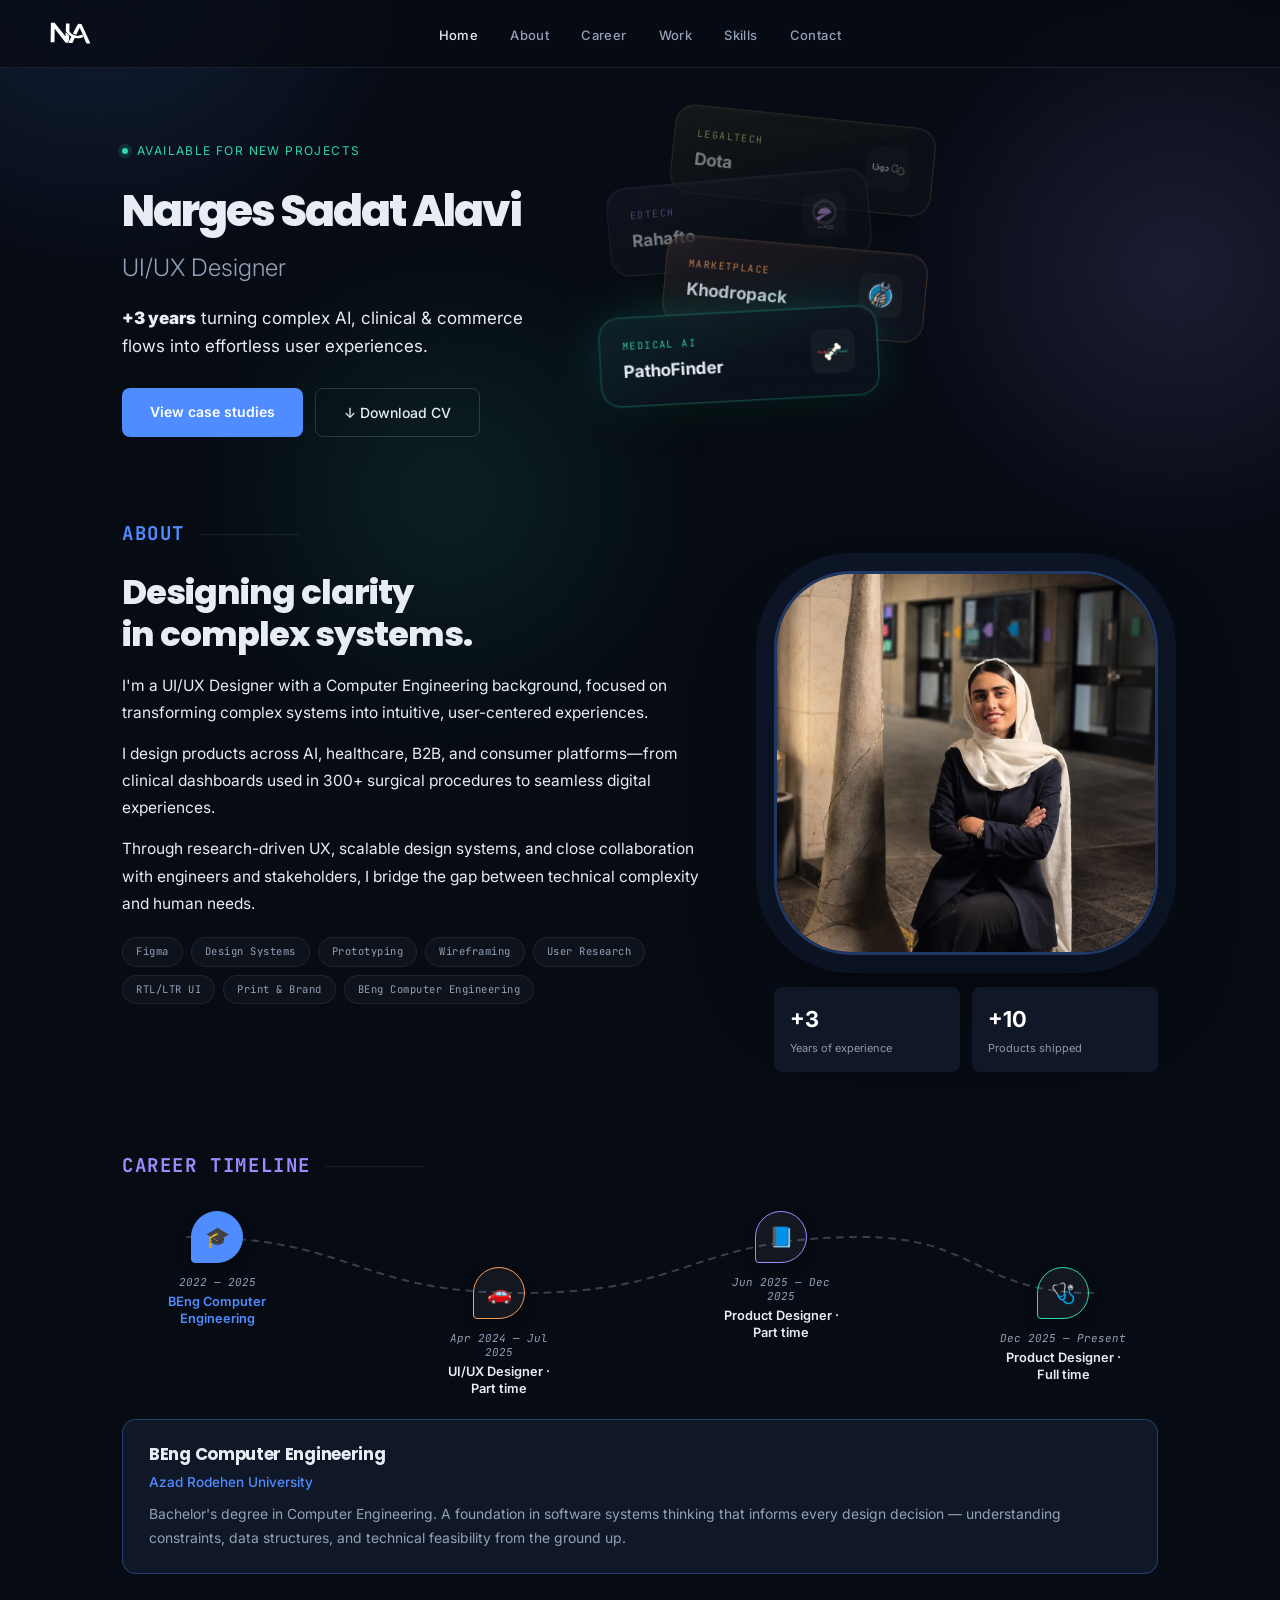
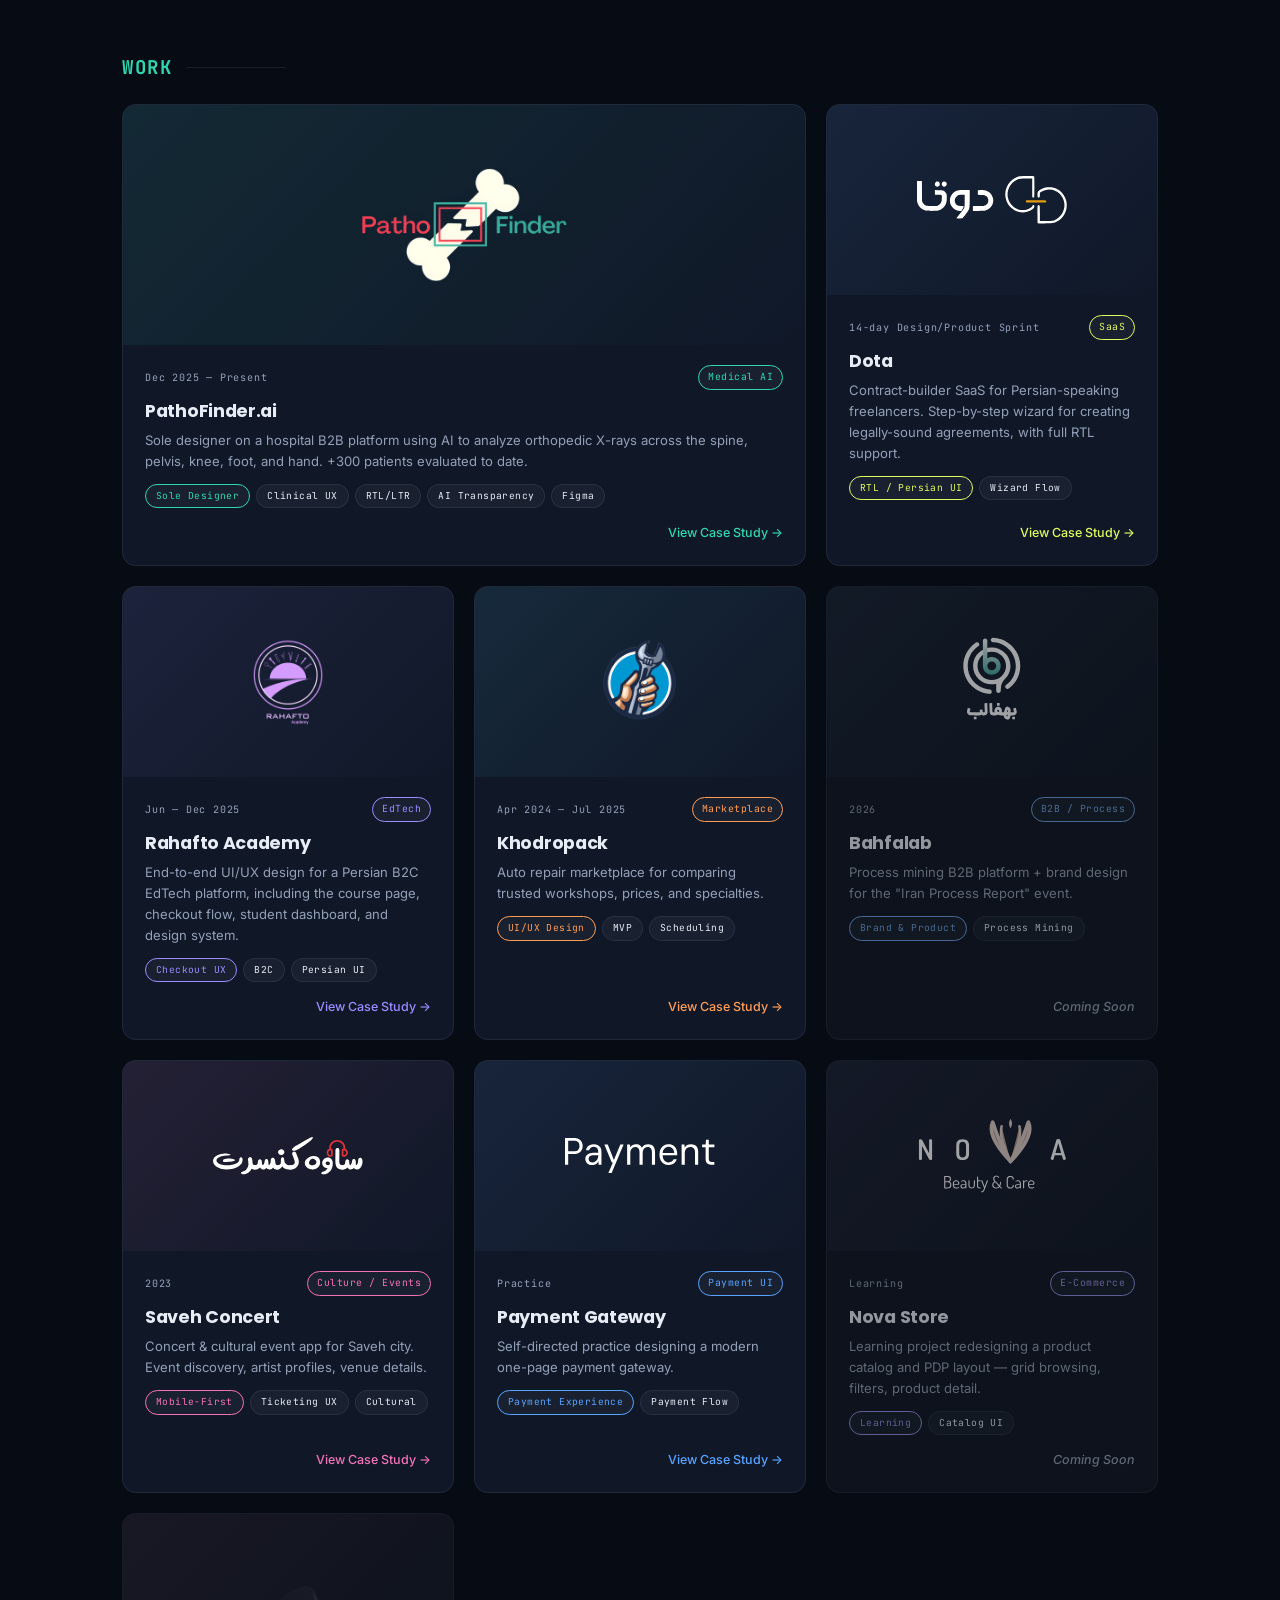
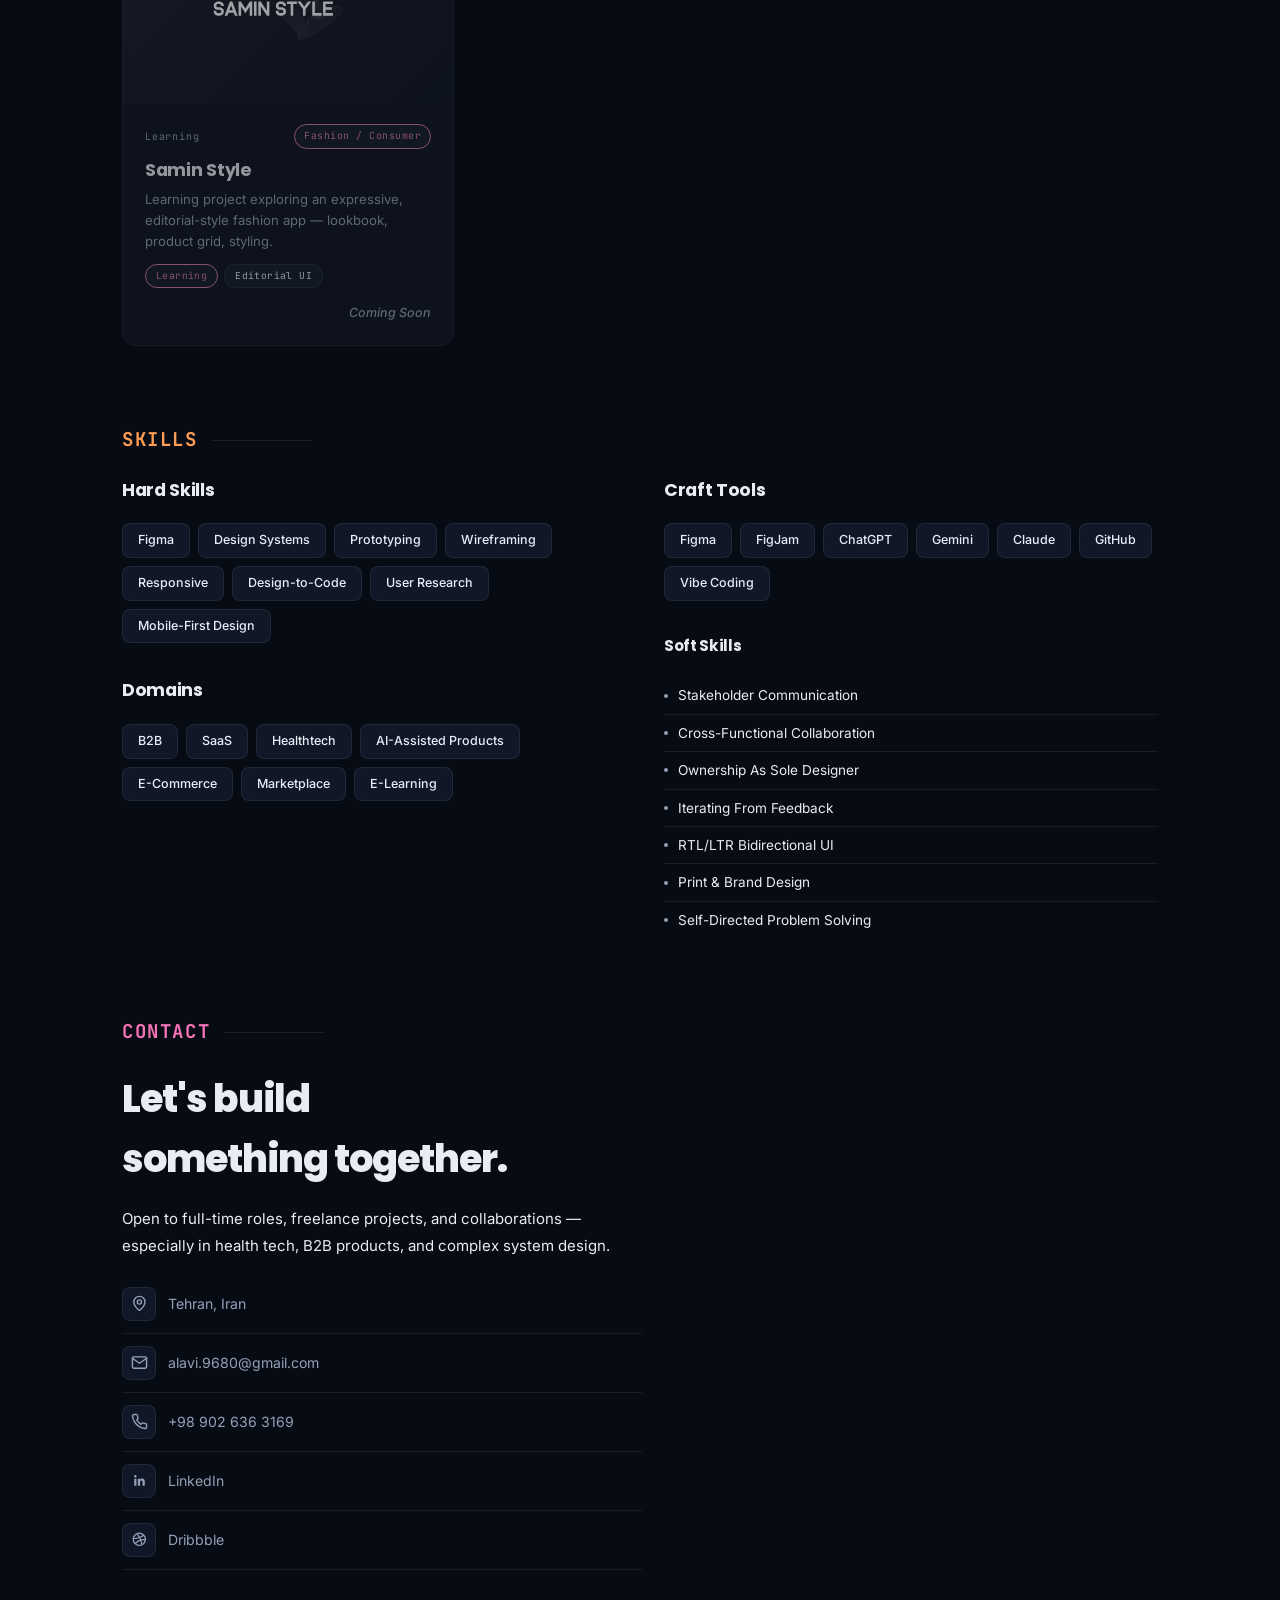
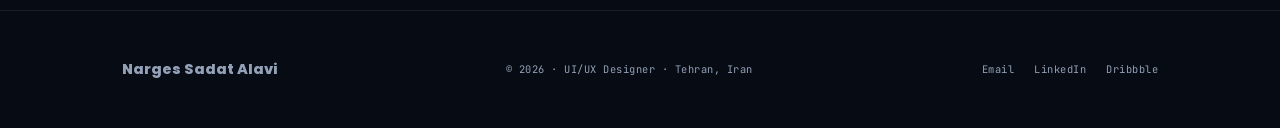
==== commit 8be854e7: "Update portfolio structure and add new sections" ====
--- a/index.html
+++ b/index.html
@@ -44,12 +44,12 @@
     </div>
 
     <div class="hero-visual">
-      <div class="floating-card fc-back fc-1" style="--fc-tint: 244,114,182;">
+      <div class="floating-card fc-back fc-1" style="--fc-tint: 224,250,96;">
         <div class="fc-body">
-          <div class="fc-label" data-en="B2B PROCESS" data-fa="فرایند B2B">B2B PROCESS</div>
-          <div class="fc-title">Behfalab</div>
-        </div>
-        <img src="assets/logos/bahfalab.svg" alt="" class="fc-logo">
+          <div class="fc-label" data-en="LEGALTECH" data-fa="حقوقی‌تک">LEGALTECH</div>
+          <div class="fc-title">Dota</div>
+        </div>
+        <img src="assets/logos/dota.svg" alt="" class="fc-logo">
       </div>
 
       <div class="floating-card fc-back fc-2" style="--fc-tint: 155,140,255;">
--- a/css/style.css
+++ b/css/style.css
@@ -3,7 +3,7 @@
    Desktop stylesheet
    ========================================================= */
 
-@import url('https://fonts.googleapis.com/css2?family=Sora:wght@400;600;700;800&family=Inter:wght@400;500;600;700;900&family=JetBrains+Mono:ital,wght@0,400;0,500;1,400&family=Vazirmatn:wght@400;500;600;700;800&display=swap');
+@import url('https://fonts.googleapis.com/css2?family=Sora:wght@400;600;700;800&family=Inter:wght@400;500;600;700;900&family=Poppins:wght@500;600;700;800&family=JetBrains+Mono:ital,wght@0,400;0,500;1,400&family=Vazirmatn:wght@400;500;600;700;800&display=swap');
 
 :root {
   --bg: #070b13;
@@ -33,7 +33,7 @@
   margin: 0;
   background: var(--bg);
   color: var(--text);
-  font-family: 'Sora', sans-serif;
+  font-family: 'Inter', sans-serif;
   line-height: 1.5;
   overflow-x: clip;
   cursor: url('../assets/cursor.svg') 4 2, auto;
@@ -43,14 +43,34 @@
   cursor: url('../assets/cursor.svg') 4 2, pointer;
 }
 
-/* box-level titles keep Inter per brand spec */
-.fc-title, .work-title, .modal-title { font-family: 'Inter', sans-serif; }
+/* ---------- Title font system: Inter everywhere, Poppins for headings/titles ---------- */
+.logo,
+.hero h1,
+.about-left h2,
+.contact-inner h2,
+.timeline-current h3,
+.fc-title,
+.work-title,
+.modal-title,
+.footer-name,
+.skills-col h3,
+.work-logo-mark {
+  font-family: 'Poppins', sans-serif;
+}
 
 /* ---------- Persian / RTL ---------- */
 html[dir="rtl"] body { font-family: 'Vazirmatn', sans-serif; }
+html[dir="rtl"] .logo,
+html[dir="rtl"] .hero h1,
+html[dir="rtl"] .about-left h2,
+html[dir="rtl"] .contact-inner h2,
+html[dir="rtl"] .timeline-current h3,
 html[dir="rtl"] .fc-title,
 html[dir="rtl"] .work-title,
-html[dir="rtl"] .modal-title { font-family: 'Vazirmatn', sans-serif; }
+html[dir="rtl"] .modal-title,
+html[dir="rtl"] .footer-name,
+html[dir="rtl"] .skills-col h3,
+html[dir="rtl"] .work-logo-mark { font-family: 'Vazirmatn', sans-serif; }
 html[dir="rtl"] .nav { direction: ltr; }
 html[dir="rtl"] .nav-links { direction: rtl; }
 html[dir="rtl"] .hero-inner,
@@ -93,7 +113,7 @@
 }
 
 .logo {
-  font-family: 'Sora', sans-serif;
+  font-family: 'Poppins', sans-serif;
   font-weight: 800;
   font-size: 18px;
   letter-spacing: -0.5px;
@@ -205,7 +225,7 @@
 }
 
 .hero h1 {
-  font-family: 'Sora', sans-serif;
+  font-family: 'Poppins', sans-serif;
   font-weight: 800;
   font-size: 44px;
   letter-spacing: -2px;
@@ -213,7 +233,7 @@
 }
 
 .hero .role {
-  font-family: 'Sora', sans-serif;
+  font-family: 'Inter', sans-serif;
   font-weight: 300;
   font-size: 24px;
   color: var(--text-dim);
@@ -331,7 +351,7 @@
 
 .hero-visual:hover .floating-card { transform: translateY(-2px); }
 
-.fc-1 { top: 0px;   left: 66px; transform: rotate(6deg);  z-index: 1; }  /* Behfalab   — back-most */
+.fc-1 { top: 0px;   left: 66px; transform: rotate(6deg);  z-index: 1; }  /* Dota       — back-most */
 .fc-2 { top: 62px;  left: 2px;  transform: rotate(-5deg); z-index: 2; }  /* Rahafto    */
 .fc-4 { top: 128px; left: 58px; transform: rotate(5deg);  z-index: 3; }  /* Khodropack */
 .fc-3 { top: 196px; left: -6px; transform: rotate(-3deg); z-index: 4; } /* PathoFinder — front-most */
@@ -377,7 +397,7 @@
 .about-left { flex: 1; min-width: 0; }
 
 .about-left h2 {
-  font-family: 'Sora', sans-serif;
+  font-family: 'Poppins', sans-serif;
   font-weight: 800;
   font-size: 34px;
   letter-spacing: -1px;
@@ -556,7 +576,7 @@
 }
 
 .timeline-current h3 {
-  font-family: 'Sora', sans-serif;
+  font-family: 'Poppins', sans-serif;
   font-weight: 700;
   font-size: 16.8px;
   letter-spacing: -0.3px;
@@ -639,7 +659,7 @@
 .work-logo-img-sm { width: 150px; height: 90px; }
 
 .work-logo-mark {
-  font-family: 'Sora', sans-serif;
+  font-family: 'Poppins', sans-serif;
   font-weight: 800;
   font-size: 30px;
   letter-spacing: -0.8px;
@@ -727,7 +747,7 @@
 }
 
 .work-title {
-  font-family: 'Sora', sans-serif;
+  font-family: 'Poppins', sans-serif;
   font-weight: 700;
   font-size: 17.6px;
   letter-spacing: -0.3px;
@@ -806,7 +826,7 @@
 .skills-col { flex: 1; }
 
 .skills-col h3 {
-  font-family: 'Sora', sans-serif;
+  font-family: 'Poppins', sans-serif;
   font-weight: 700;
   font-size: 17.6px;
   letter-spacing: -0.35px;
@@ -859,7 +879,7 @@
 .contact-inner { max-width: 520px; }
 
 .contact-inner h2 {
-  font-family: 'Sora', sans-serif;
+  font-family: 'Poppins', sans-serif;
   font-weight: 800;
   font-size: 38px;
   letter-spacing: -1px;
@@ -981,7 +1001,7 @@
 }
 
 .modal-title {
-  font-family: 'Sora', sans-serif;
+  font-family: 'Poppins', sans-serif;
   font-weight: 800;
   font-size: 24px;
   margin: 12px 0 0;
@@ -1055,7 +1075,7 @@
 }
 
 .footer-name {
-  font-family: 'Sora', sans-serif;
+  font-family: 'Poppins', sans-serif;
   font-weight: 800;
   font-size: 14.4px;
   color: var(--text-dim);
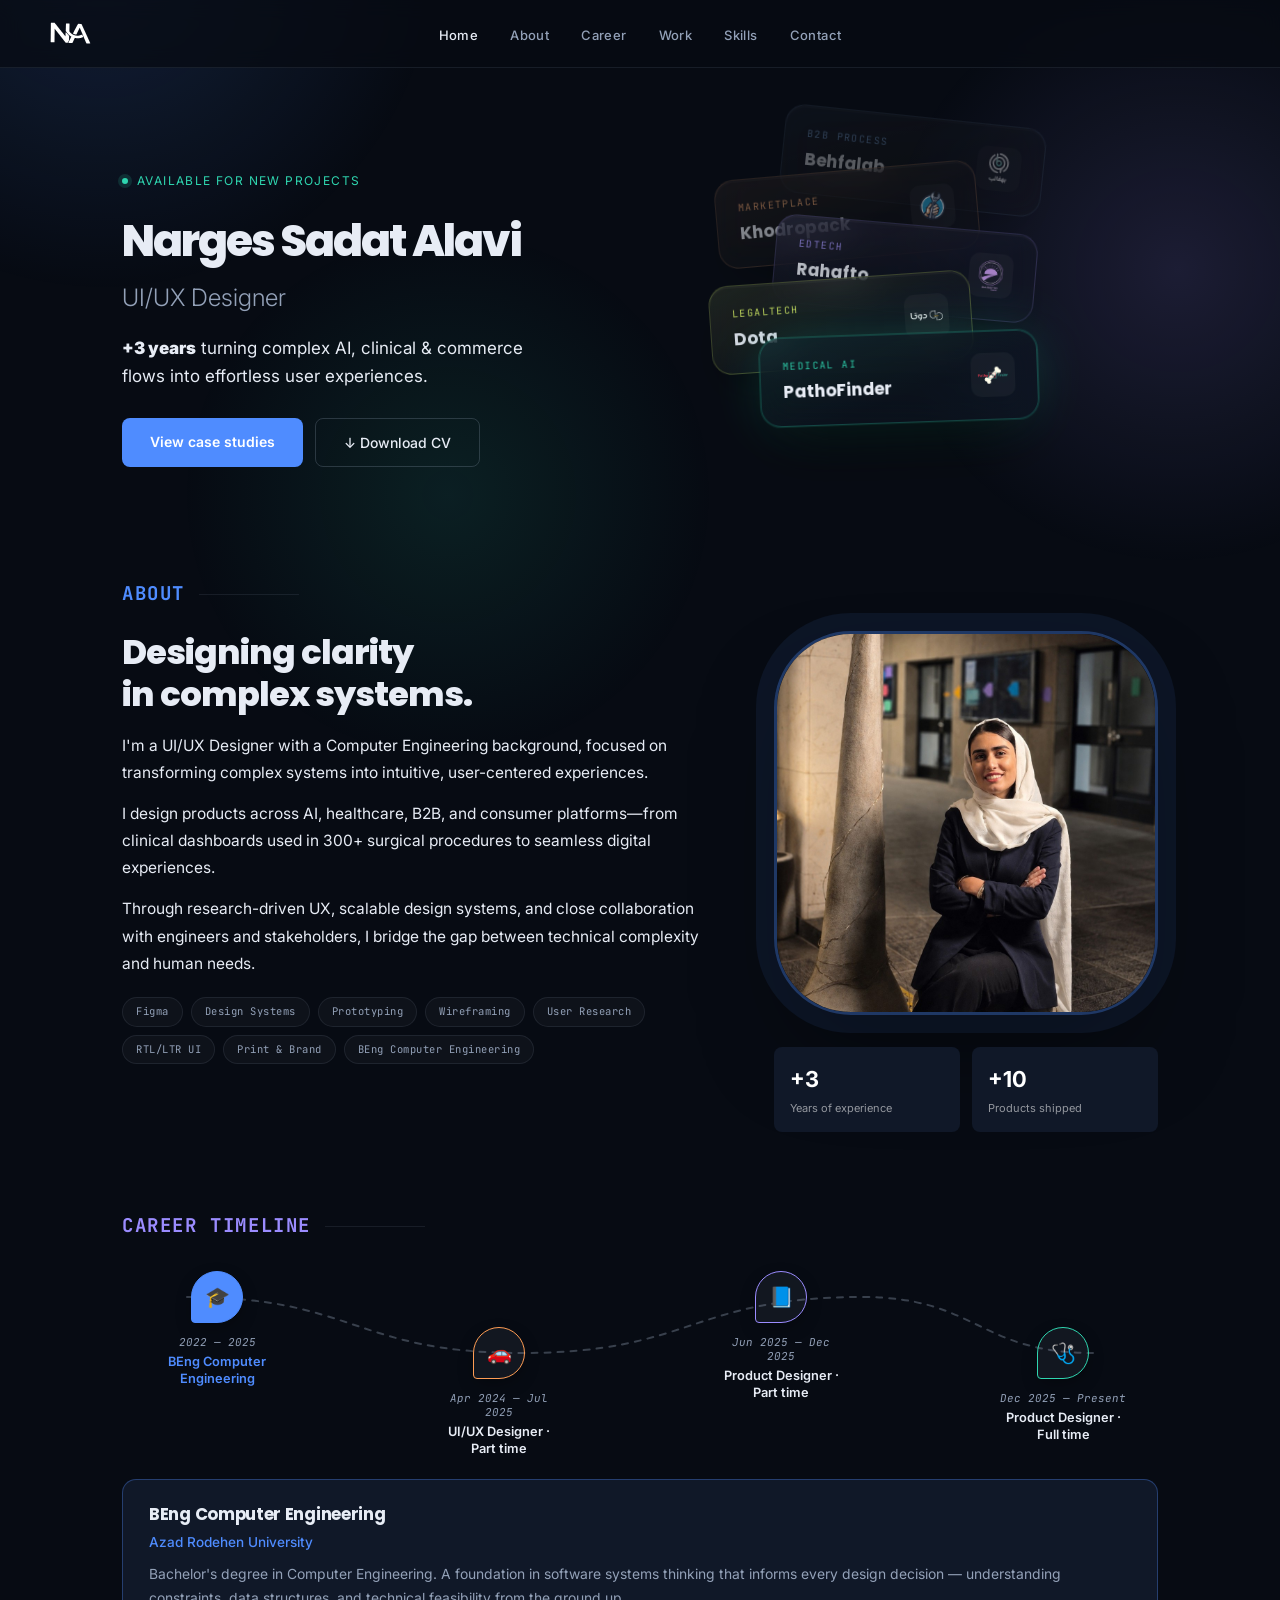
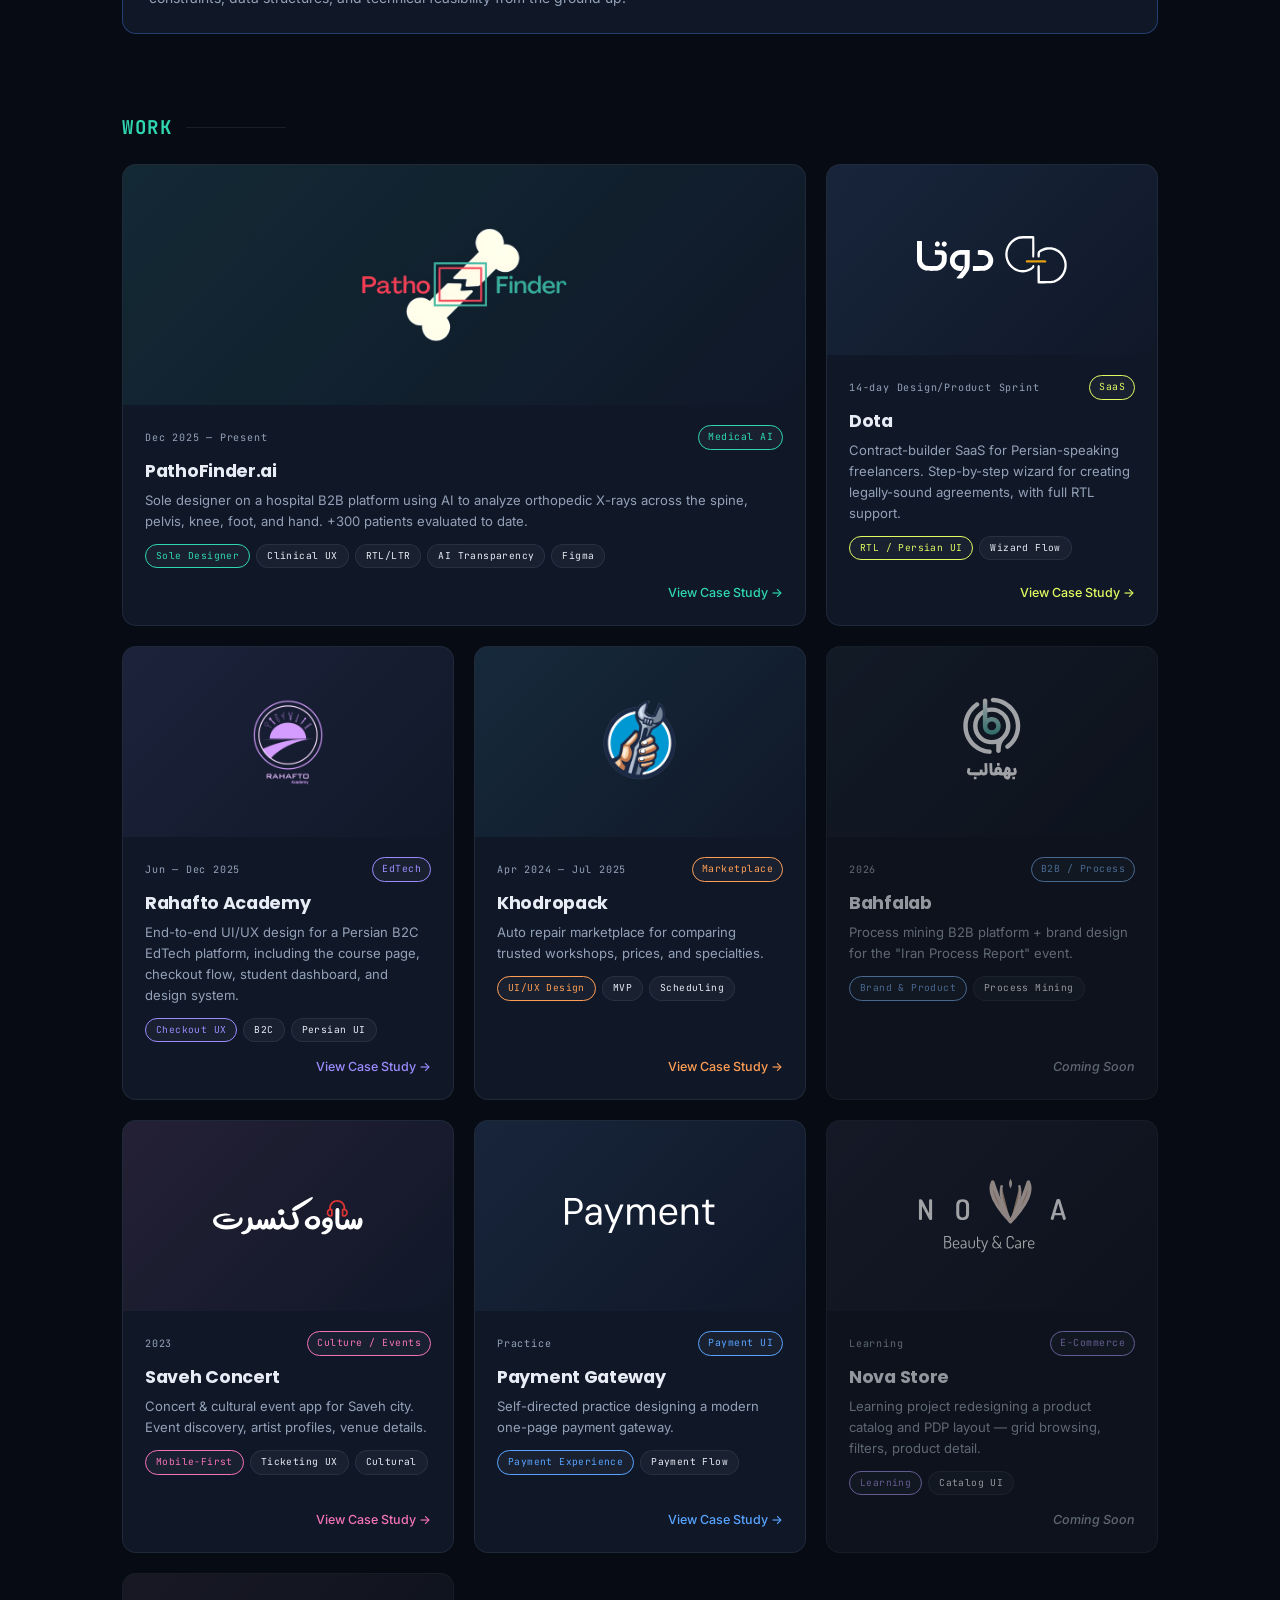
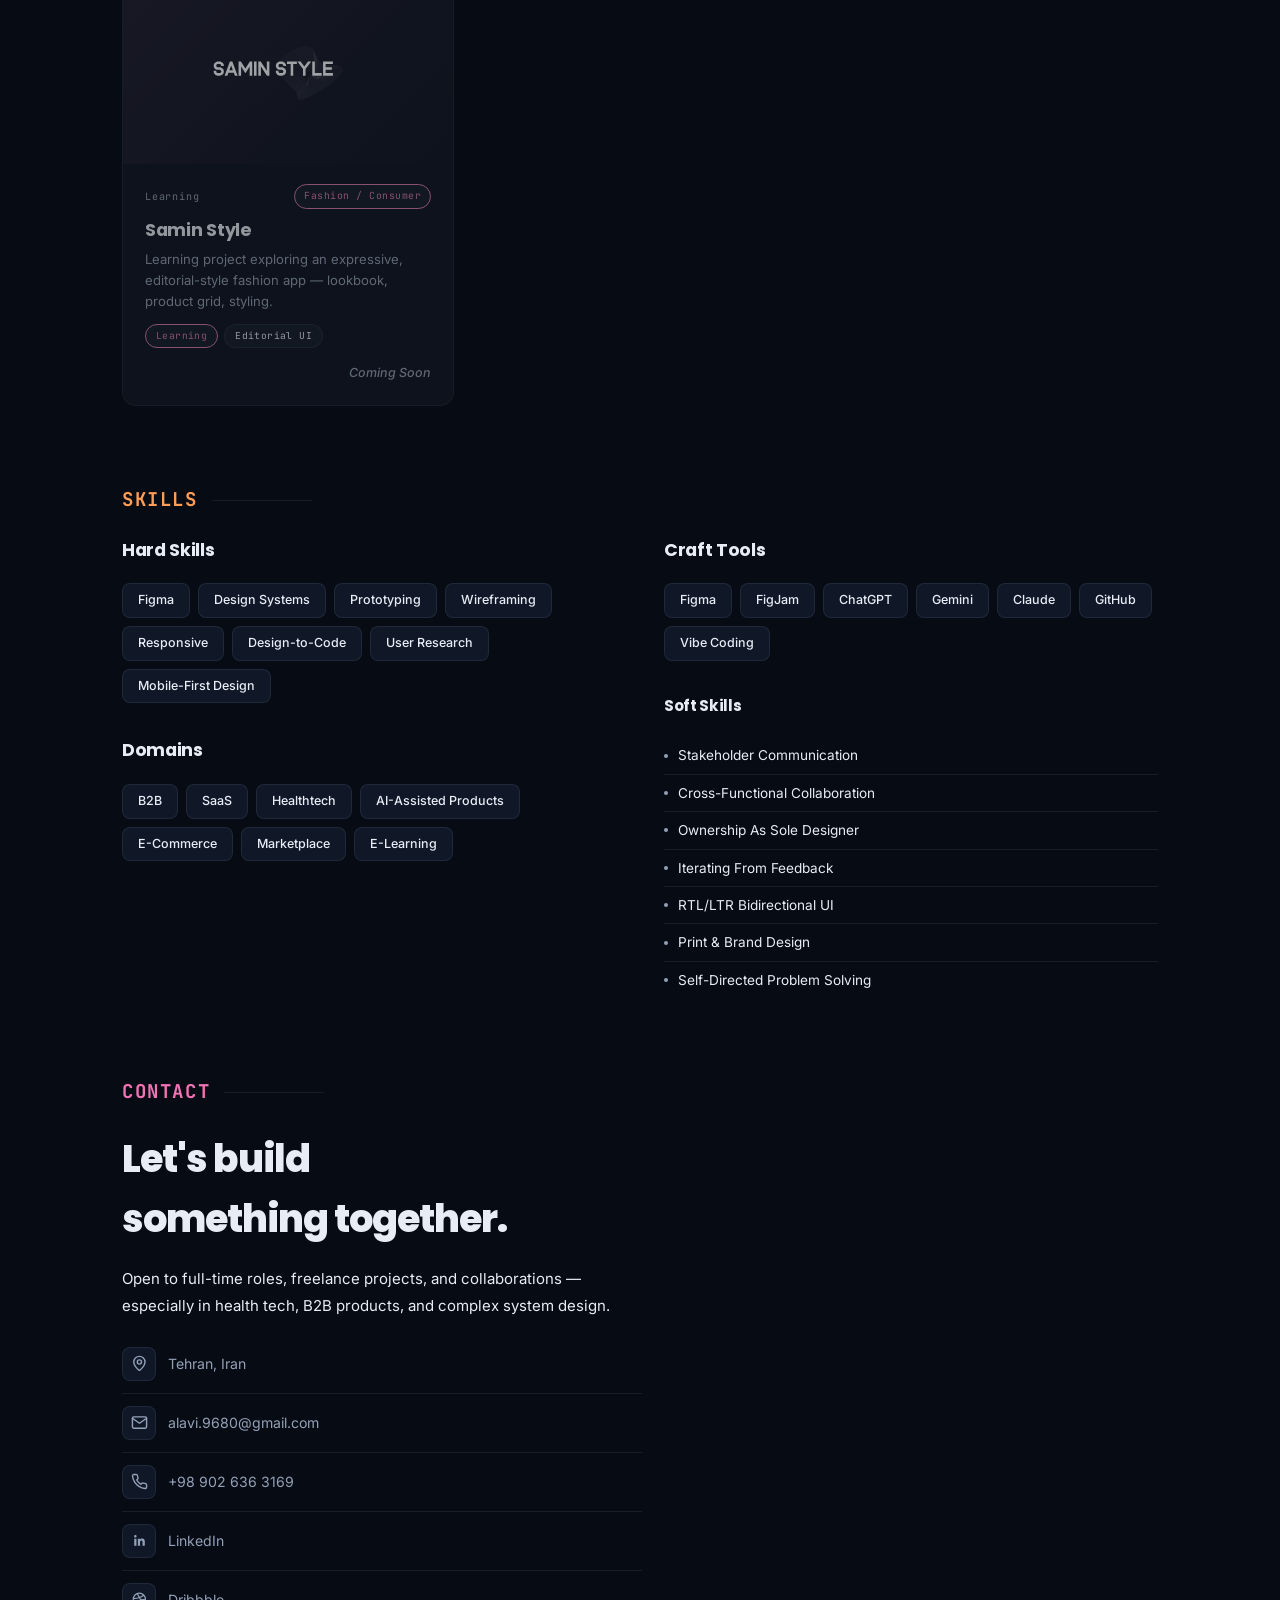
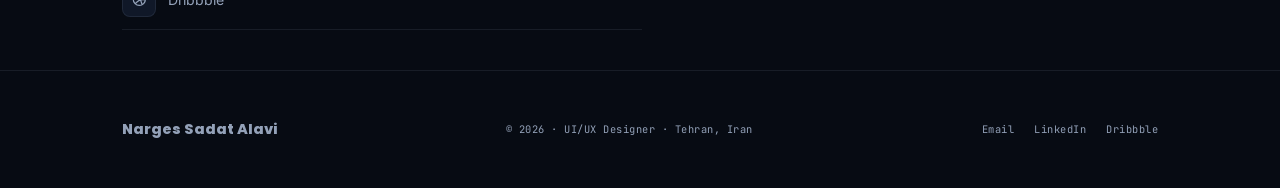
==== commit 51319daf: "Update portfolio structure and add new sections03" ====
--- a/index.html
+++ b/index.html
@@ -44,28 +44,37 @@
     </div>
 
     <div class="hero-visual">
-      <div class="floating-card fc-back fc-1" style="--fc-tint: 224,250,96;">
+      <div class="fc-stack">
+      <div class="floating-card fc-tier1 fc-1" style="--fc-tint: 96,165,250;">
+        <div class="fc-body">
+          <div class="fc-label" data-en="B2B PROCESS" data-fa="فرایند B2B">B2B PROCESS</div>
+          <div class="fc-title">Behfalab</div>
+        </div>
+        <img src="assets/logos/bahfalab.svg" alt="" class="fc-logo">
+      </div>
+
+      <div class="floating-card fc-tier2 fc-4" style="--fc-tint: 255,157,84;">
+        <div class="fc-body">
+          <div class="fc-label" data-en="MARKETPLACE" data-fa="مارکت‌پلیس">MARKETPLACE</div>
+          <div class="fc-title">Khodropack</div>
+        </div>
+        <img src="assets/logos/khodropack.png" alt="" class="fc-logo">
+      </div>
+
+      <div class="floating-card fc-tier3 fc-2" style="--fc-tint: 155,140,255;">
+        <div class="fc-body">
+          <div class="fc-label" data-en="EDTECH" data-fa="ادتک">EDTECH</div>
+          <div class="fc-title">Rahafto</div>
+        </div>
+        <img src="assets/logos/rahafto.png" alt="" class="fc-logo">
+      </div>
+
+      <div class="floating-card fc-tier4 fc-5" style="--fc-tint: 224,250,96;">
         <div class="fc-body">
           <div class="fc-label" data-en="LEGALTECH" data-fa="حقوقی‌تک">LEGALTECH</div>
           <div class="fc-title">Dota</div>
         </div>
         <img src="assets/logos/dota.svg" alt="" class="fc-logo">
-      </div>
-
-      <div class="floating-card fc-back fc-2" style="--fc-tint: 155,140,255;">
-        <div class="fc-body">
-          <div class="fc-label" data-en="EDTECH" data-fa="ادتک">EDTECH</div>
-          <div class="fc-title">Rahafto</div>
-        </div>
-        <img src="assets/logos/rahafto.png" alt="" class="fc-logo">
-      </div>
-
-      <div class="floating-card fc-mid fc-4" style="--fc-tint: 255,157,84;">
-        <div class="fc-body">
-          <div class="fc-label" data-en="MARKETPLACE" data-fa="مارکت‌پلیس">MARKETPLACE</div>
-          <div class="fc-title">Khodropack</div>
-        </div>
-        <img src="assets/logos/khodropack.png" alt="" class="fc-logo">
       </div>
 
       <div class="floating-card fc-front fc-3" style="--fc-tint: 47,214,176;">
@@ -74,6 +83,7 @@
           <div class="fc-title">PathoFinder</div>
         </div>
         <img src="assets/logos/pathofinder.png" alt="" class="fc-logo">
+      </div>
       </div>
     </div>
   </div>
--- a/css/style.css
+++ b/css/style.css
@@ -276,9 +276,16 @@
 /* Hero floating cards */
 .hero-visual {
   flex: 1;
+  display: flex;
+  align-items: center;
+  justify-content: center;
+  min-width: 320px;
+}
+
+.fc-stack {
   position: relative;
-  height: 340px;
-  min-width: 320px;
+  width: 336px;
+  height: 400px;
 }
 
 .floating-card {
@@ -313,7 +320,7 @@
 }
 
 .floating-card .fc-title {
-  font-family: 'Inter', sans-serif;
+  font-family: 'Poppins', sans-serif;
   font-weight: 700;
   font-size: 17px;
   color: var(--text);
@@ -329,15 +336,25 @@
   padding: 6px;
 }
 
-/* Depth cascade — back cards are quieter, front card is crisp and glowing */
-.fc-back {
-  opacity: 0.55;
-  filter: saturate(0.75) brightness(0.9);
-}
-
-.fc-mid {
-  opacity: 0.82;
-  filter: saturate(0.9);
+/* Depth cascade — Behfalab (back) is quietest, PathoFinder (front) is crisp and glowing */
+.fc-tier1 {
+  opacity: 0.42;
+  filter: saturate(0.6) brightness(0.85);
+}
+
+.fc-tier2 {
+  opacity: 0.6;
+  filter: saturate(0.72) brightness(0.9);
+}
+
+.fc-tier3 {
+  opacity: 0.78;
+  filter: saturate(0.85);
+}
+
+.fc-tier4 {
+  opacity: 0.92;
+  filter: saturate(0.95);
 }
 
 .fc-front {
@@ -351,10 +368,11 @@
 
 .hero-visual:hover .floating-card { transform: translateY(-2px); }
 
-.fc-1 { top: 0px;   left: 66px; transform: rotate(6deg);  z-index: 1; }  /* Dota       — back-most */
-.fc-2 { top: 62px;  left: 2px;  transform: rotate(-5deg); z-index: 2; }  /* Rahafto    */
-.fc-4 { top: 128px; left: 58px; transform: rotate(5deg);  z-index: 3; }  /* Khodropack */
-.fc-3 { top: 196px; left: -6px; transform: rotate(-3deg); z-index: 4; } /* PathoFinder — front-most */
+.fc-1 { top: 0px;   left: 68px; transform: rotate(6deg);  z-index: 1; }  /* Behfalab   — back-most  */
+.fc-4 { top: 54px;  left: 2px;  transform: rotate(-5deg); z-index: 2; }  /* Khodropack              */
+.fc-2 { top: 108px; left: 60px; transform: rotate(5deg);  z-index: 3; }  /* Rahafto                 */
+.fc-5 { top: 162px; left: -4px; transform: rotate(-4deg); z-index: 4; }  /* Dota                    */
+.fc-3 { top: 218px; left: 46px; transform: rotate(-2deg); z-index: 5; }  /* PathoFinder — front-most */
 
 /* ---------- Section shared ---------- */
 .section { padding: 40px 0; scroll-margin-top: 84px; }
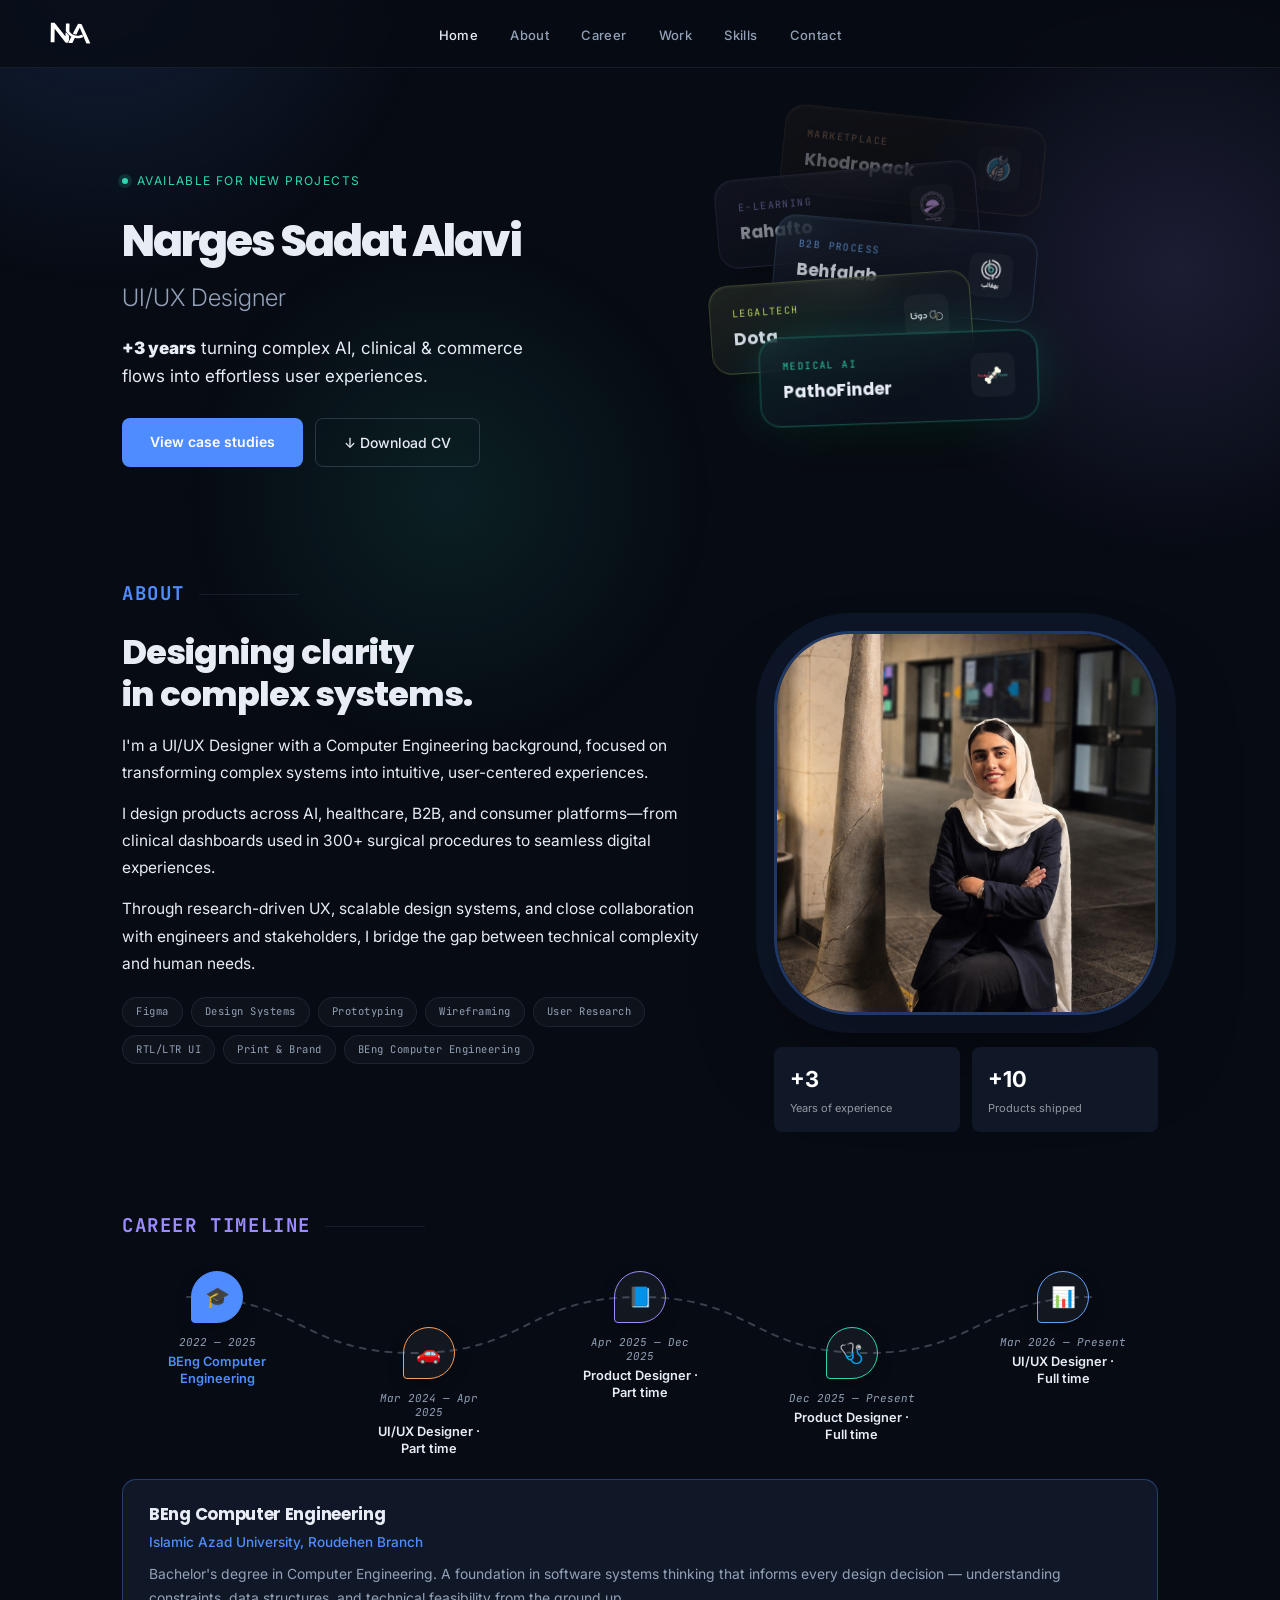
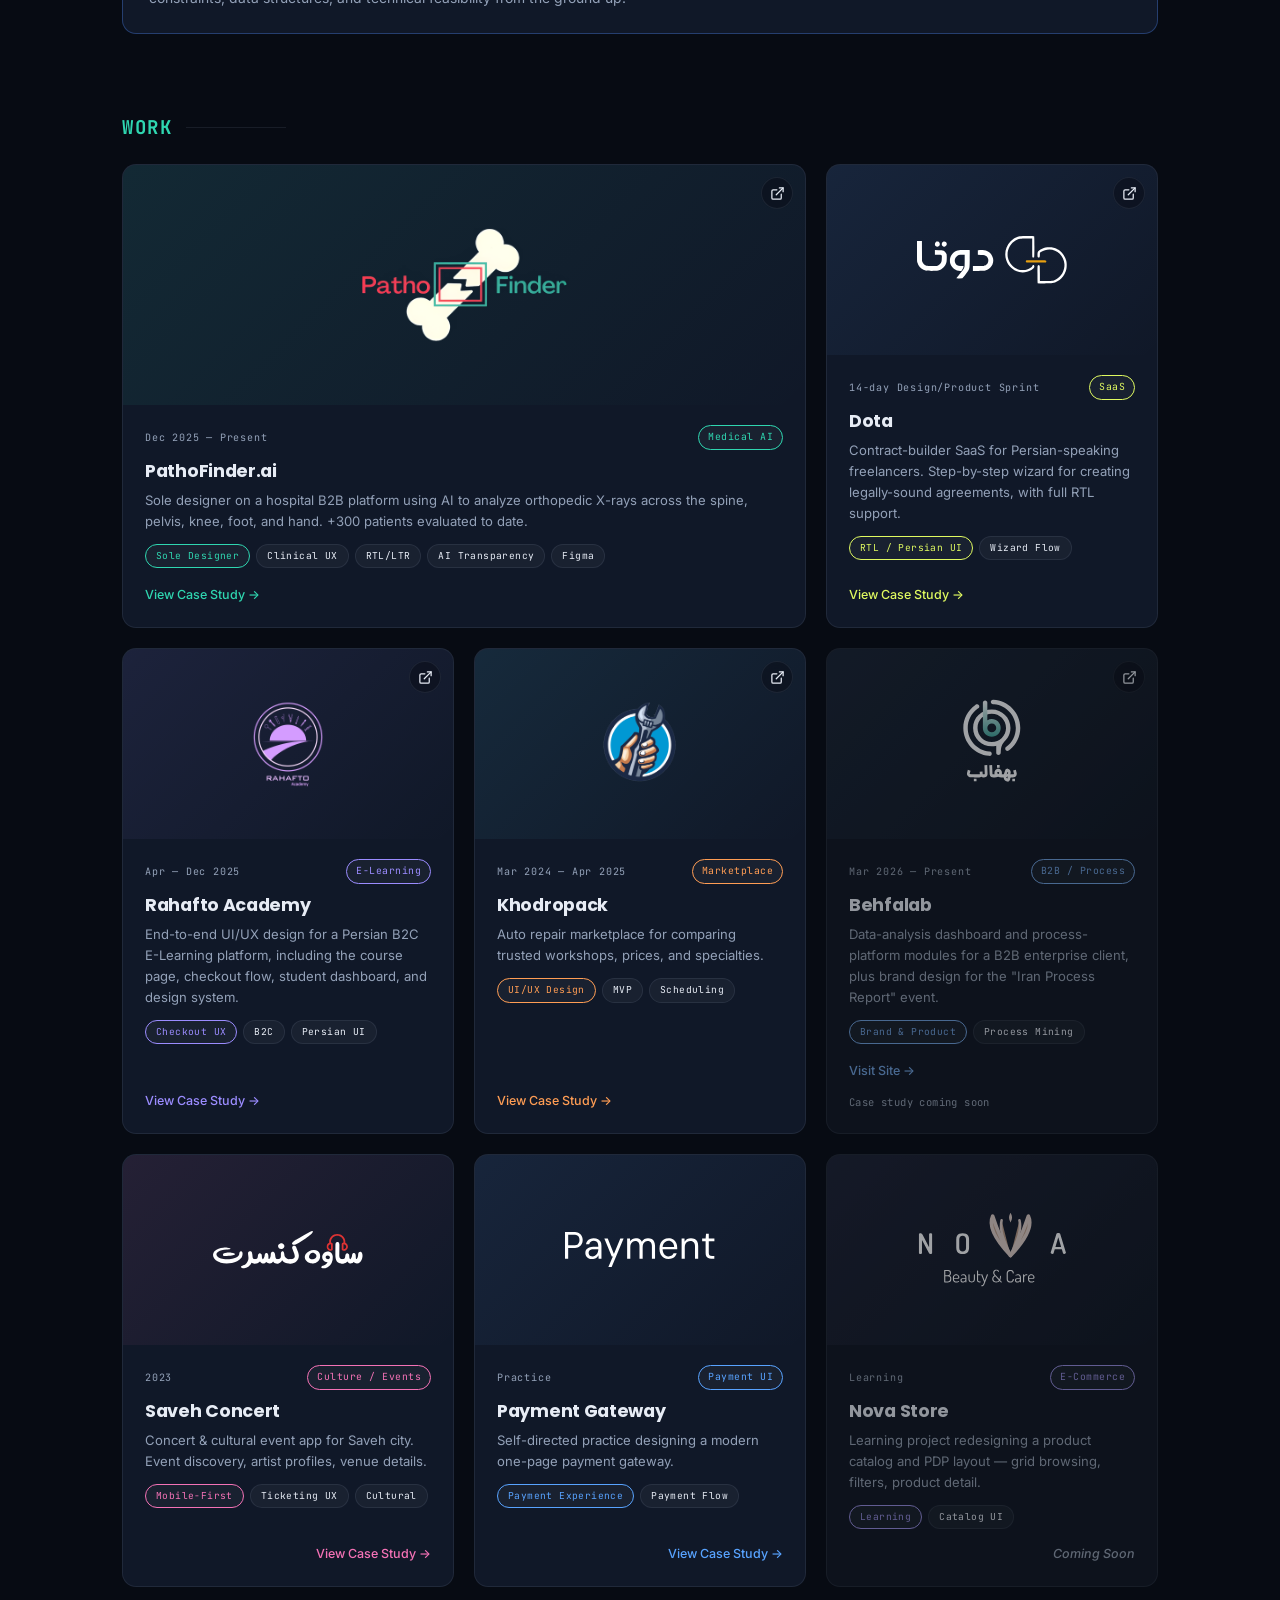
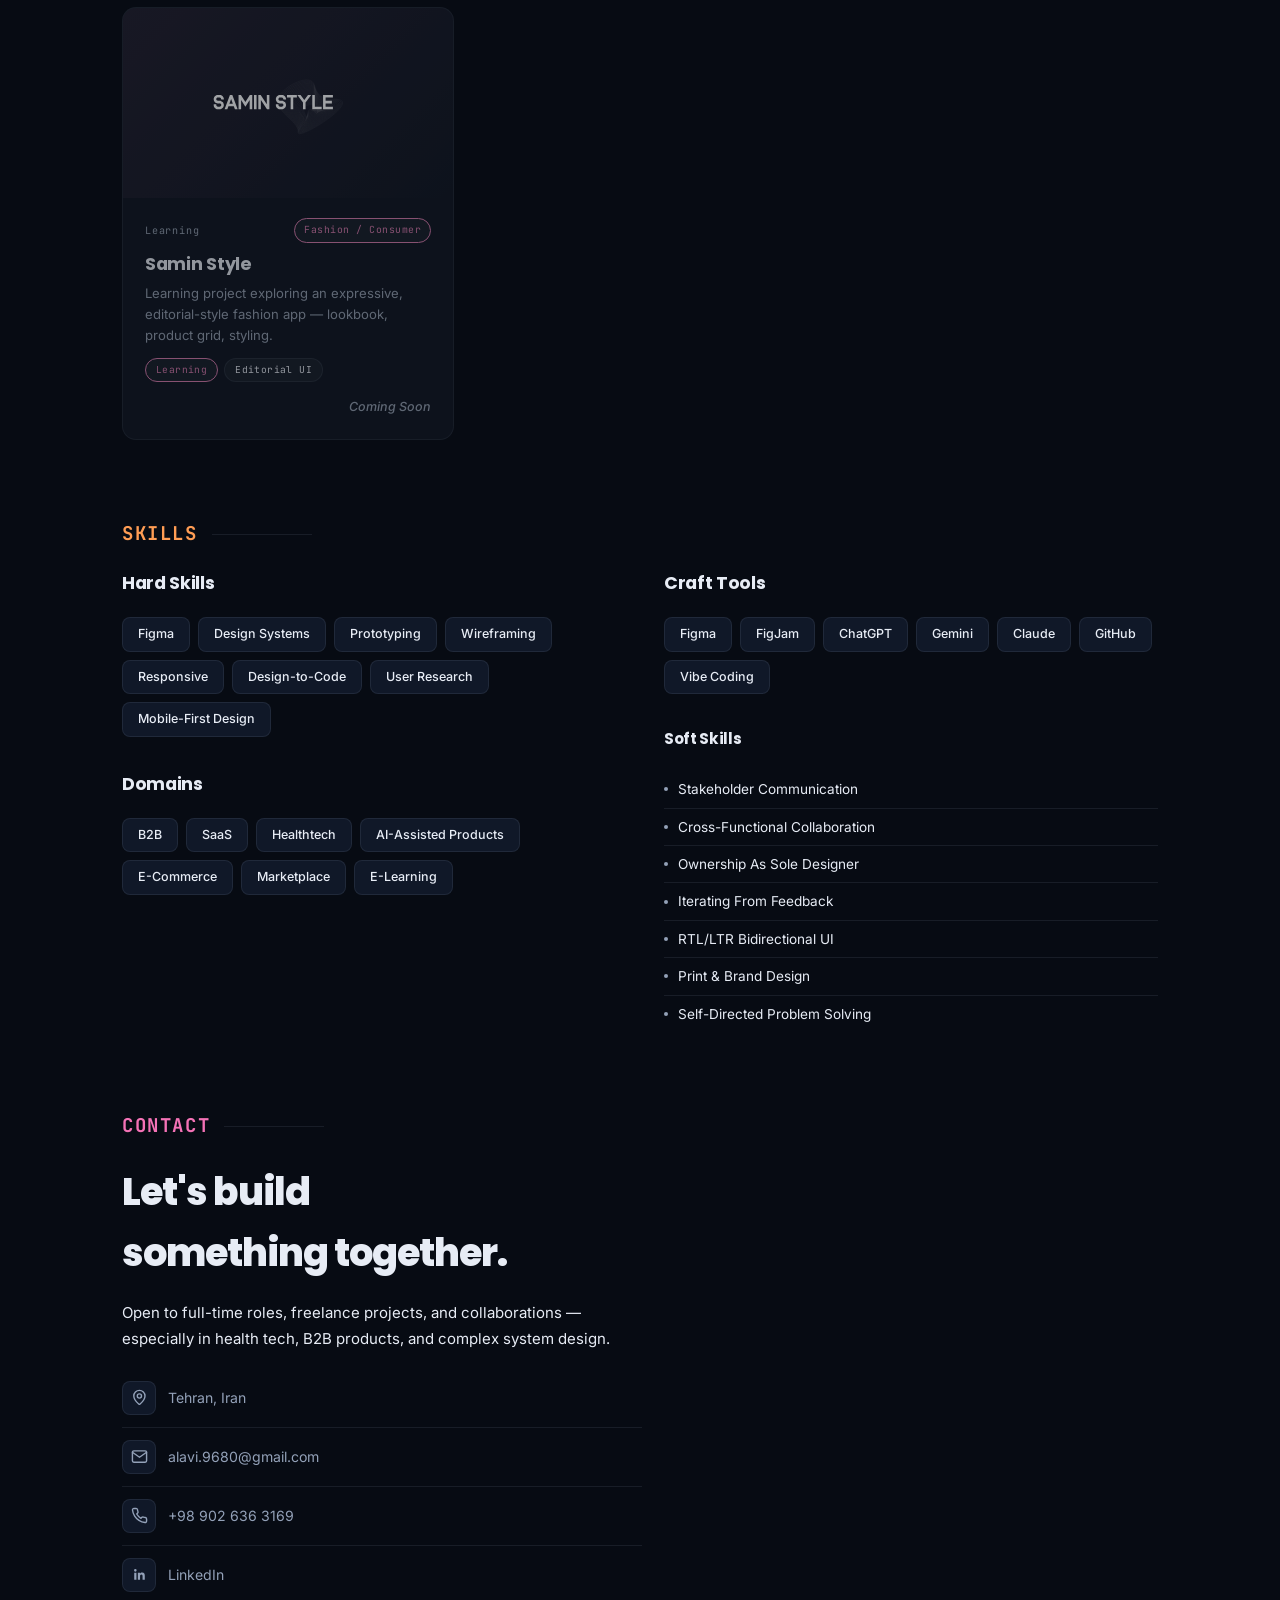
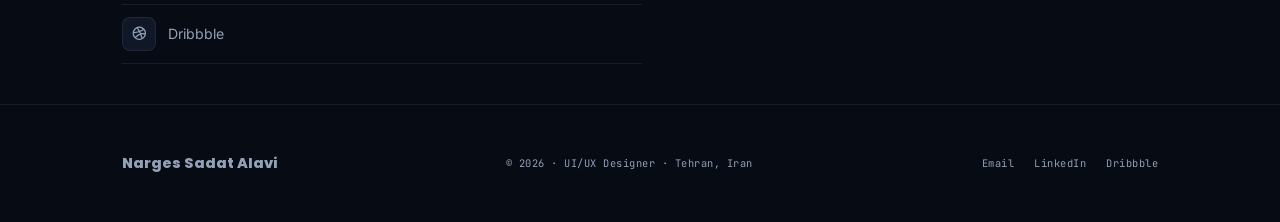
==== commit 1af58826: "Update portfolio structure and add new sections4" ====
--- a/index.html
+++ b/index.html
@@ -5,6 +5,7 @@
 <meta name="viewport" content="width=device-width, initial-scale=1.0">
 <title>Narges Sadat Alavi — UI/UX Designer</title>
 <meta name="description" content="Narges Sadat Alavi — UI/UX Designer turning complex AI, clinical & commerce flows into effortless user experiences.">
+<link rel="icon" type="image/svg+xml" href="assets/logo.svg">
 <link rel="stylesheet" href="css/style.css">
 </head>
 <body>
@@ -45,28 +46,28 @@
 
     <div class="hero-visual">
       <div class="fc-stack">
-      <div class="floating-card fc-tier1 fc-1" style="--fc-tint: 96,165,250;">
+      <div class="floating-card fc-tier1 fc-1" style="--fc-tint: 255,157,84;">
+        <div class="fc-body">
+          <div class="fc-label" data-en="MARKETPLACE" data-fa="مارکت‌پلیس">MARKETPLACE</div>
+          <div class="fc-title">Khodropack</div>
+        </div>
+        <img src="assets/logos/khodropack.png" alt="" class="fc-logo">
+      </div>
+
+      <div class="floating-card fc-tier2 fc-4" style="--fc-tint: 155,140,255;">
+        <div class="fc-body">
+          <div class="fc-label" data-en="E-LEARNING" data-fa="یادگیری آنلاین">E-LEARNING</div>
+          <div class="fc-title">Rahafto</div>
+        </div>
+        <img src="assets/logos/rahafto.png" alt="" class="fc-logo">
+      </div>
+
+      <div class="floating-card fc-tier3 fc-2" style="--fc-tint: 96,165,250;">
         <div class="fc-body">
           <div class="fc-label" data-en="B2B PROCESS" data-fa="فرایند B2B">B2B PROCESS</div>
           <div class="fc-title">Behfalab</div>
         </div>
         <img src="assets/logos/bahfalab.svg" alt="" class="fc-logo">
-      </div>
-
-      <div class="floating-card fc-tier2 fc-4" style="--fc-tint: 255,157,84;">
-        <div class="fc-body">
-          <div class="fc-label" data-en="MARKETPLACE" data-fa="مارکت‌پلیس">MARKETPLACE</div>
-          <div class="fc-title">Khodropack</div>
-        </div>
-        <img src="assets/logos/khodropack.png" alt="" class="fc-logo">
-      </div>
-
-      <div class="floating-card fc-tier3 fc-2" style="--fc-tint: 155,140,255;">
-        <div class="fc-body">
-          <div class="fc-label" data-en="EDTECH" data-fa="ادتک">EDTECH</div>
-          <div class="fc-title">Rahafto</div>
-        </div>
-        <img src="assets/logos/rahafto.png" alt="" class="fc-logo">
       </div>
 
       <div class="floating-card fc-tier4 fc-5" style="--fc-tint: 224,250,96;">
@@ -137,14 +138,14 @@
 
     <div class="timeline-track">
       <svg class="timeline-curve" viewBox="0 0 1036 116" preserveAspectRatio="none" aria-hidden="true">
-        <path d="M 65,34 C 232.5,34 232.5,90 400,90 C 570,90 570,34 740,34 C 855.5,34 855.5,90 971,90"
+        <path d="M 65,34 C 178.25,34 178.25,90 291.5,90 C 404.75,90 404.75,34 518,34 C 631.25,34 631.25,90 744.5,90 C 857.75,90 857.75,34 971,34"
               fill="none" stroke="rgba(148,163,184,0.35)" stroke-width="2" stroke-dasharray="6 7" stroke-linecap="round"/>
       </svg>
 
       <button type="button" class="milestone active" style="--milestone-color: var(--blue)"
-        data-title="BEng Computer Engineering" data-role="Azad Rodehen University"
+        data-title="BEng Computer Engineering" data-role="Islamic Azad University, Roudehen Branch"
         data-desc="Bachelor's degree in Computer Engineering. A foundation in software systems thinking that informs every design decision — understanding constraints, data structures, and technical feasibility from the ground up."
-        data-title-fa="کارشناسی مهندسی کامپیوتر" data-role-fa="دانشگاه آزاد رودهن"
+        data-title-fa="کارشناسی مهندسی کامپیوتر" data-role-fa="دانشگاه آزاد اسلامی، واحد رودهن"
         data-desc-fa="مدرک کارشناسی مهندسی کامپیوتر. پایه‌ای در تفکر سیستمی نرم‌افزار که به هر تصمیم طراحی جهت می‌دهد — درک محدودیت‌ها، ساختار داده و امکان‌پذیری فنی از پایه.">
         <div class="milestone-icon">🎓</div>
         <div class="m-text">
@@ -161,7 +162,7 @@
         data-desc-fa="طراحی تجربه‌ای end-to-end برای یافتن و مقایسه تعمیرگاه‌های معتبر با قیمت‌گذاری شفاف — جریان کشف مبتنی بر مقایسه، تماس مستقیم، اتصال به مسیریابی و زمان‌بندی در دسترس بودن مکانیک.">
         <div class="milestone-icon">🚗</div>
         <div class="m-text">
-          <div class="m-date">Apr 2024 — Jul 2025</div>
+          <div class="m-date">Mar 2024 — Apr 2025</div>
           <div class="m-role" data-en="UI/UX Designer ·<br>Part time" data-fa="طراح UI/UX ·<br>پاره‌وقت" data-html="true">UI/UX Designer ·<br>Part time</div>
         </div>
       <div class="m-mobile-desc"><div class="m-mobile-desc-in"><div class="role-co" data-mobile-role></div><p data-mobile-desc></p></div></div>
@@ -174,13 +175,13 @@
         data-desc-fa="طراحی تجربه کامل خرید دوره، از کشف تا پرداخت و دسترسی به آموزش — تحقیق رقبا، اعتبار مدرس، و جریان‌های پرداخت کامل/اقساطی.">
         <div class="milestone-icon">📘</div>
         <div class="m-text">
-          <div class="m-date">Jun 2025 — Dec 2025</div>
+          <div class="m-date">Apr 2025 — Dec 2025</div>
           <div class="m-role" data-en="Product Designer ·<br>Part time" data-fa="طراح محصول ·<br>پاره‌وقت" data-html="true">Product Designer ·<br>Part time</div>
         </div>
       <div class="m-mobile-desc"><div class="m-mobile-desc-in"><div class="role-co" data-mobile-role></div><p data-mobile-desc></p></div></div>
       </button>
 
-      <button type="button" class="milestone dip" data-newest style="--milestone-color: var(--teal)"
+      <button type="button" class="milestone dip" style="--milestone-color: var(--teal)"
         data-title="Product Designer · Full time" data-role="PathoFinder.ai · Medical AI"
         data-desc="Sole designer on a hospital B2B platform using AI to analyze orthopedic X-rays across the spine, pelvis, knee, foot, and hand. End-to-end ownership of clinical workflows, from AI-assisted measurement tools to physician-facing reports."
         data-title-fa="طراح محصول · تمام‌وقت" data-role-fa="پاتوفایندر · هوش مصنوعی پزشکی"
@@ -192,11 +193,24 @@
         </div>
       <div class="m-mobile-desc"><div class="m-mobile-desc-in"><div class="role-co" data-mobile-role></div><p data-mobile-desc></p></div></div>
       </button>
+
+      <button type="button" class="milestone" data-newest style="--milestone-color: var(--blue2)"
+        data-title="UI/UX Designer · Full time" data-role="Behfalab · Enterprise / Process Mining"
+        data-desc="Designing a data-analysis dashboard for a national B2B client, plus the conformance-checking and prediction modules for the core platform. Also leading brand design for the &quot;Iran Process Report&quot; event."
+        data-title-fa="طراح UI/UX · تمام‌وقت" data-role-fa="بهفالب · سازمانی / فرایندکاوی"
+        data-desc-fa="طراحی داشبورد تحلیل داده برای یک مشتری سازمانی B2B، به‌همراه ماژول‌های انطباق‌سنجی و پیش‌بینی برای پلتفرم اصلی. همچنین رهبری طراحی برند رویداد «گزارش فرایند ایران».">
+        <div class="milestone-icon">📊</div>
+        <div class="m-text">
+          <div class="m-date">Mar 2026 — Present</div>
+          <div class="m-role" data-en="UI/UX Designer ·<br>Full time" data-fa="طراح UI/UX ·<br>تمام‌وقت" data-html="true">UI/UX Designer ·<br>Full time</div>
+        </div>
+      <div class="m-mobile-desc"><div class="m-mobile-desc-in"><div class="role-co" data-mobile-role></div><p data-mobile-desc></p></div></div>
+      </button>
     </div>
 
     <div class="timeline-current" id="timelineCurrent" style="--tc-color: var(--blue)">
       <h3 id="tcTitle" data-en="BEng Computer Engineering" data-fa="کارشناسی مهندسی کامپیوتر">BEng Computer Engineering</h3>
-      <div class="role-co" id="tcRole" data-en="Azad Rodehen University" data-fa="دانشگاه آزاد رودهن">Azad Rodehen University</div>
+      <div class="role-co" id="tcRole" data-en="Islamic Azad University, Roudehen Branch" data-fa="دانشگاه آزاد اسلامی، واحد رودهن">Islamic Azad University, Roudehen Branch</div>
       <p id="tcDesc" data-en="Bachelor's degree in Computer Engineering. A foundation in software systems thinking that informs every design decision — understanding constraints, data structures, and technical feasibility from the ground up." data-fa="مدرک کارشناسی مهندسی کامپیوتر. پایه‌ای در تفکر سیستمی نرم‌افزار که به هر تصمیم طراحی جهت می‌دهد — درک محدودیت‌ها، ساختار داده و امکان‌پذیری فنی از پایه.">Bachelor's degree in Computer Engineering. A foundation in software systems thinking that informs every design decision — understanding constraints, data structures, and technical feasibility from the ground up.</p>
     </div>
   </div>
@@ -212,6 +226,7 @@
       <!-- PathoFinder — featured -->
       <article class="work-card featured" data-project="pathofinder" style="--accent: var(--teal); --tint: rgba(47,214,176,.09)">
         <div class="work-thumb">
+          <a href="https://pathofinder.ai/" target="_blank" rel="noopener" class="work-site-icon" aria-label="Visit PathoFinder.ai" onclick="event.stopPropagation()"><svg viewBox="0 0 24 24" fill="none" stroke="currentColor" stroke-width="2" stroke-linecap="round" stroke-linejoin="round"><path d="M18 13v6a2 2 0 0 1-2 2H5a2 2 0 0 1-2-2V8a2 2 0 0 1 2-2h6"></path><polyline points="15 3 21 3 21 9"></polyline><line x1="10" y1="14" x2="21" y2="3"></line></svg></a>
           <div class="work-logo">
             <img src="assets/logos/pathofinder.png" alt="PathoFinder logo" class="work-logo-img">
           </div>
@@ -230,13 +245,16 @@
             <span>AI Transparency</span>
             <span>Figma</span>
           </div>
-          <a href="case-studies/pathofinder.html" class="work-link" data-en="View Case Study →" data-fa="مشاهده نمونه‌کار →">View Case Study →</a>
+          <div class="work-footer-links">
+            <a href="case-studies/pathofinder.html" class="work-link" data-en="View Case Study →" data-fa="مشاهده نمونه‌کار →">View Case Study →</a>
+          </div>
         </div>
       </article>
 
       <!-- Dota (Doota) -->
       <article class="work-card" data-project="dota" style="--accent: #e0fa60; --tint: rgba(96,165,250,.09)">
         <div class="work-thumb">
+          <a href="https://contract-maker-silk.vercel.app/" target="_blank" rel="noopener" class="work-site-icon" aria-label="Visit Dota" onclick="event.stopPropagation()"><svg viewBox="0 0 24 24" fill="none" stroke="currentColor" stroke-width="2" stroke-linecap="round" stroke-linejoin="round"><path d="M18 13v6a2 2 0 0 1-2 2H5a2 2 0 0 1-2-2V8a2 2 0 0 1 2-2h6"></path><polyline points="15 3 21 3 21 9"></polyline><line x1="10" y1="14" x2="21" y2="3"></line></svg></a>
           <div class="work-logo">
             <img src="assets/logos/dota.svg" alt="Dota logo" class="work-logo-img">
           </div>
@@ -252,43 +270,49 @@
             <span class="primary">RTL / Persian UI</span>
             <span>Wizard Flow</span>
           </div>
-          <a href="case-studies/dota.html" class="work-link" data-en="View Case Study →" data-fa="مشاهده نمونه‌کار →">View Case Study →</a>
+          <div class="work-footer-links">
+            <a href="case-studies/dota.html" class="work-link" data-en="View Case Study →" data-fa="مشاهده نمونه‌کار →">View Case Study →</a>
+          </div>
         </div>
       </article>
 
       <!-- Rahafto -->
       <article class="work-card tall" data-project="rahafto" style="--accent: var(--purple); --tint: rgba(155,140,255,.09)">
         <div class="work-thumb">
+          <a href="https://rahafto.org/" target="_blank" rel="noopener" class="work-site-icon" aria-label="Visit Rahafto" onclick="event.stopPropagation()"><svg viewBox="0 0 24 24" fill="none" stroke="currentColor" stroke-width="2" stroke-linecap="round" stroke-linejoin="round"><path d="M18 13v6a2 2 0 0 1-2 2H5a2 2 0 0 1-2-2V8a2 2 0 0 1 2-2h6"></path><polyline points="15 3 21 3 21 9"></polyline><line x1="10" y1="14" x2="21" y2="3"></line></svg></a>
           <div class="work-logo">
             <img src="assets/logos/rahafto.png" alt="Rahafto Academy logo" class="work-logo-img work-logo-img-sm">
           </div>
         </div>
         <div class="work-body">
           <div class="work-meta">
-            <span class="work-date">Jun — Dec 2025</span>
-            <span class="work-tag-top" data-en="EdTech" data-fa="ادتک">EdTech</span>
+            <span class="work-date">Apr — Dec 2025</span>
+            <span class="work-tag-top" data-en="E-Learning" data-fa="یادگیری آنلاین">E-Learning</span>
           </div>
           <h3 class="work-title">Rahafto Academy</h3>
-          <p class="work-desc" data-en="End-to-end UI/UX design for a Persian B2C EdTech platform, including the course page, checkout flow, student dashboard, and design system." data-fa="طراحی کامل UI/UX برای یک پلتفرم آموزشی فارسی B2C، شامل صفحه دوره، فرایند پرداخت، داشبورد دانشجو و سیستم طراحی.">End-to-end UI/UX design for a Persian B2C EdTech platform, including the course page, checkout flow, student dashboard, and design system.</p>
+          <p class="work-desc" data-en="End-to-end UI/UX design for a Persian B2C E-Learning platform, including the course page, checkout flow, student dashboard, and design system." data-fa="طراحی کامل UI/UX برای یک پلتفرم آموزشی فارسی B2C، شامل صفحه دوره، فرایند پرداخت، داشبورد دانشجو و سیستم طراحی.">End-to-end UI/UX design for a Persian B2C E-Learning platform, including the course page, checkout flow, student dashboard, and design system.</p>
           <div class="work-tags">
             <span class="primary">Checkout UX</span>
             <span>B2C</span>
             <span>Persian UI</span>
           </div>
-          <a href="case-studies/rahafto.html" class="work-link" data-en="View Case Study →" data-fa="مشاهده نمونه‌کار →">View Case Study →</a>
+          <div class="work-footer-links">
+            <a href="case-studies/rahafto.html" class="work-link" data-en="View Case Study →" data-fa="مشاهده نمونه‌کار →">View Case Study →</a>
+          </div>
         </div>
       </article>
 
       <!-- Khodropack -->
       <article class="work-card" data-project="khodropack" style="--accent: var(--orange); --tint: rgba(84,221,255,.09)">
         <div class="work-thumb">
+          <a href="https://khodropack.ir" target="_blank" rel="noopener" class="work-site-icon" aria-label="Visit Khodropack" onclick="event.stopPropagation()"><svg viewBox="0 0 24 24" fill="none" stroke="currentColor" stroke-width="2" stroke-linecap="round" stroke-linejoin="round"><path d="M18 13v6a2 2 0 0 1-2 2H5a2 2 0 0 1-2-2V8a2 2 0 0 1 2-2h6"></path><polyline points="15 3 21 3 21 9"></polyline><line x1="10" y1="14" x2="21" y2="3"></line></svg></a>
           <div class="work-logo">
             <img src="assets/logos/khodropack.png" alt="Khodropack logo" class="work-logo-img work-logo-img-sm">
           </div>
         </div>
         <div class="work-body">
           <div class="work-meta">
-            <span class="work-date">Apr 2024 — Jul 2025</span>
+            <span class="work-date">Mar 2024 — Apr 2025</span>
             <span class="work-tag-top" data-en="Marketplace" data-fa="مارکت‌پلیس">Marketplace</span>
           </div>
           <h3 class="work-title">Khodropack</h3>
@@ -298,29 +322,35 @@
             <span>MVP</span>
             <span>Scheduling</span>
           </div>
-          <a href="case-studies/khodropack.html" class="work-link" data-en="View Case Study →" data-fa="مشاهده نمونه‌کار →">View Case Study →</a>
-        </div>
-      </article>
-
-      <!-- Bahfalab -->
+          <div class="work-footer-links">
+            <a href="case-studies/khodropack.html" class="work-link" data-en="View Case Study →" data-fa="مشاهده نمونه‌کار →">View Case Study →</a>
+          </div>
+        </div>
+      </article>
+
+      <!-- Behfalab -->
       <article class="work-card no-case-study" data-project="bahfalab" style="--accent: var(--blue2); --tint: rgba(96,165,250,.09)">
         <div class="work-thumb">
-          <div class="work-logo">
-            <img src="assets/logos/bahfalab.svg" alt="Bahfalab logo" class="work-logo-img">
-          </div>
-        </div>
-        <div class="work-body">
-          <div class="work-meta">
-            <span class="work-date">2026</span>
+          <a href="https://behfalab.com/" target="_blank" rel="noopener" class="work-site-icon" aria-label="Visit Behfalab" onclick="event.stopPropagation()"><svg viewBox="0 0 24 24" fill="none" stroke="currentColor" stroke-width="2" stroke-linecap="round" stroke-linejoin="round"><path d="M18 13v6a2 2 0 0 1-2 2H5a2 2 0 0 1-2-2V8a2 2 0 0 1 2-2h6"></path><polyline points="15 3 21 3 21 9"></polyline><line x1="10" y1="14" x2="21" y2="3"></line></svg></a>
+          <div class="work-logo">
+            <img src="assets/logos/bahfalab.svg" alt="Behfalab logo" class="work-logo-img">
+          </div>
+        </div>
+        <div class="work-body">
+          <div class="work-meta">
+            <span class="work-date">Mar 2026 — Present</span>
             <span class="work-tag-top" data-en="B2B / Process" data-fa="B2B / فرایند">B2B / Process</span>
           </div>
-          <h3 class="work-title">Bahfalab</h3>
-          <p class="work-desc" data-en="Process mining B2B platform + brand design for the &quot;Iran Process Report&quot; event." data-fa="پلتفرم B2B پردازش‌کاوی + طراحی برند برای رویداد «گزارش فرایند ایران».">Process mining B2B platform + brand design for the "Iran Process Report" event.</p>
+          <h3 class="work-title">Behfalab</h3>
+          <p class="work-desc" data-en="Data-analysis dashboard and process-platform modules for a B2B enterprise client, plus brand design for the &quot;Iran Process Report&quot; event." data-fa="داشبورد تحلیل داده و ماژول‌های پلتفرم فرایندی برای یک مشتری سازمانی B2B، به‌همراه طراحی برند برای رویداد «گزارش فرایند ایران».">Data-analysis dashboard and process-platform modules for a B2B enterprise client, plus brand design for the "Iran Process Report" event.</p>
           <div class="work-tags">
             <span class="primary">Brand &amp; Product</span>
             <span>Process Mining</span>
           </div>
-          <span class="work-link coming-soon-link" data-en="Coming Soon" data-fa="به‌زودی">Coming Soon</span>
+          <div class="work-footer-links">
+            <a href="https://behfalab.com/" target="_blank" rel="noopener" class="work-link" onclick="event.stopPropagation()" data-en="Visit Site →" data-fa="مشاهده سایت →">Visit Site →</a>
+          </div>
+          <div class="work-note" data-en="Case study coming soon" data-fa="نمونه‌کار به‌زودی">Case study coming soon</div>
         </div>
       </article>
 
--- a/css/style.css
+++ b/css/style.css
@@ -816,6 +816,78 @@
 }
 
 .work-link:hover { gap: 10px; }
+
+.work-site-icon {
+  position: absolute;
+  top: 12px;
+  right: 12px;
+  width: 32px;
+  height: 32px;
+  border-radius: 50%;
+  background: rgba(10, 14, 24, 0.55);
+  backdrop-filter: blur(6px);
+  border: 1px solid var(--border);
+  display: flex;
+  align-items: center;
+  justify-content: center;
+  color: var(--text);
+  text-decoration: none;
+  z-index: 2;
+  transition: background 0.2s ease, transform 0.2s ease, border-color 0.2s ease;
+}
+
+.work-site-icon svg { width: 15px; height: 15px; }
+
+.work-site-icon:hover {
+  background: var(--accent, var(--blue));
+  border-color: var(--accent, var(--blue));
+  color: #fff;
+  transform: scale(1.08);
+}
+
+.work-note {
+  font-family: 'JetBrains Mono', monospace;
+  font-size: 10.5px;
+  letter-spacing: 0.4px;
+  color: var(--text-dim);
+  margin-top: 8px;
+}
+
+.work-footer-links {
+  margin-top: auto;
+  padding-top: 12px;
+  display: flex;
+  align-items: center;
+  gap: 10px;
+  flex-wrap: wrap;
+}
+
+.work-footer-links .work-link {
+  margin: 0;
+  padding: 0;
+}
+
+.work-visit-link {
+  font-weight: 500;
+  font-size: 12px;
+  color: var(--text);
+  display: inline-flex;
+  align-items: center;
+  gap: 6px;
+  text-decoration: none;
+  border: 1px solid var(--border-strong, var(--border));
+  padding: 7px 13px;
+  border-radius: 100px;
+  transition: background 0.2s ease, border-color 0.2s ease, color 0.2s ease;
+}
+
+.work-visit-link svg { width: 12px; height: 12px; }
+
+.work-visit-link:hover {
+  background: var(--accent, var(--blue));
+  border-color: var(--accent, var(--blue));
+  color: #fff;
+}
 
 /* ---------- Cards without a case study yet ---------- */
 .work-card.no-case-study {
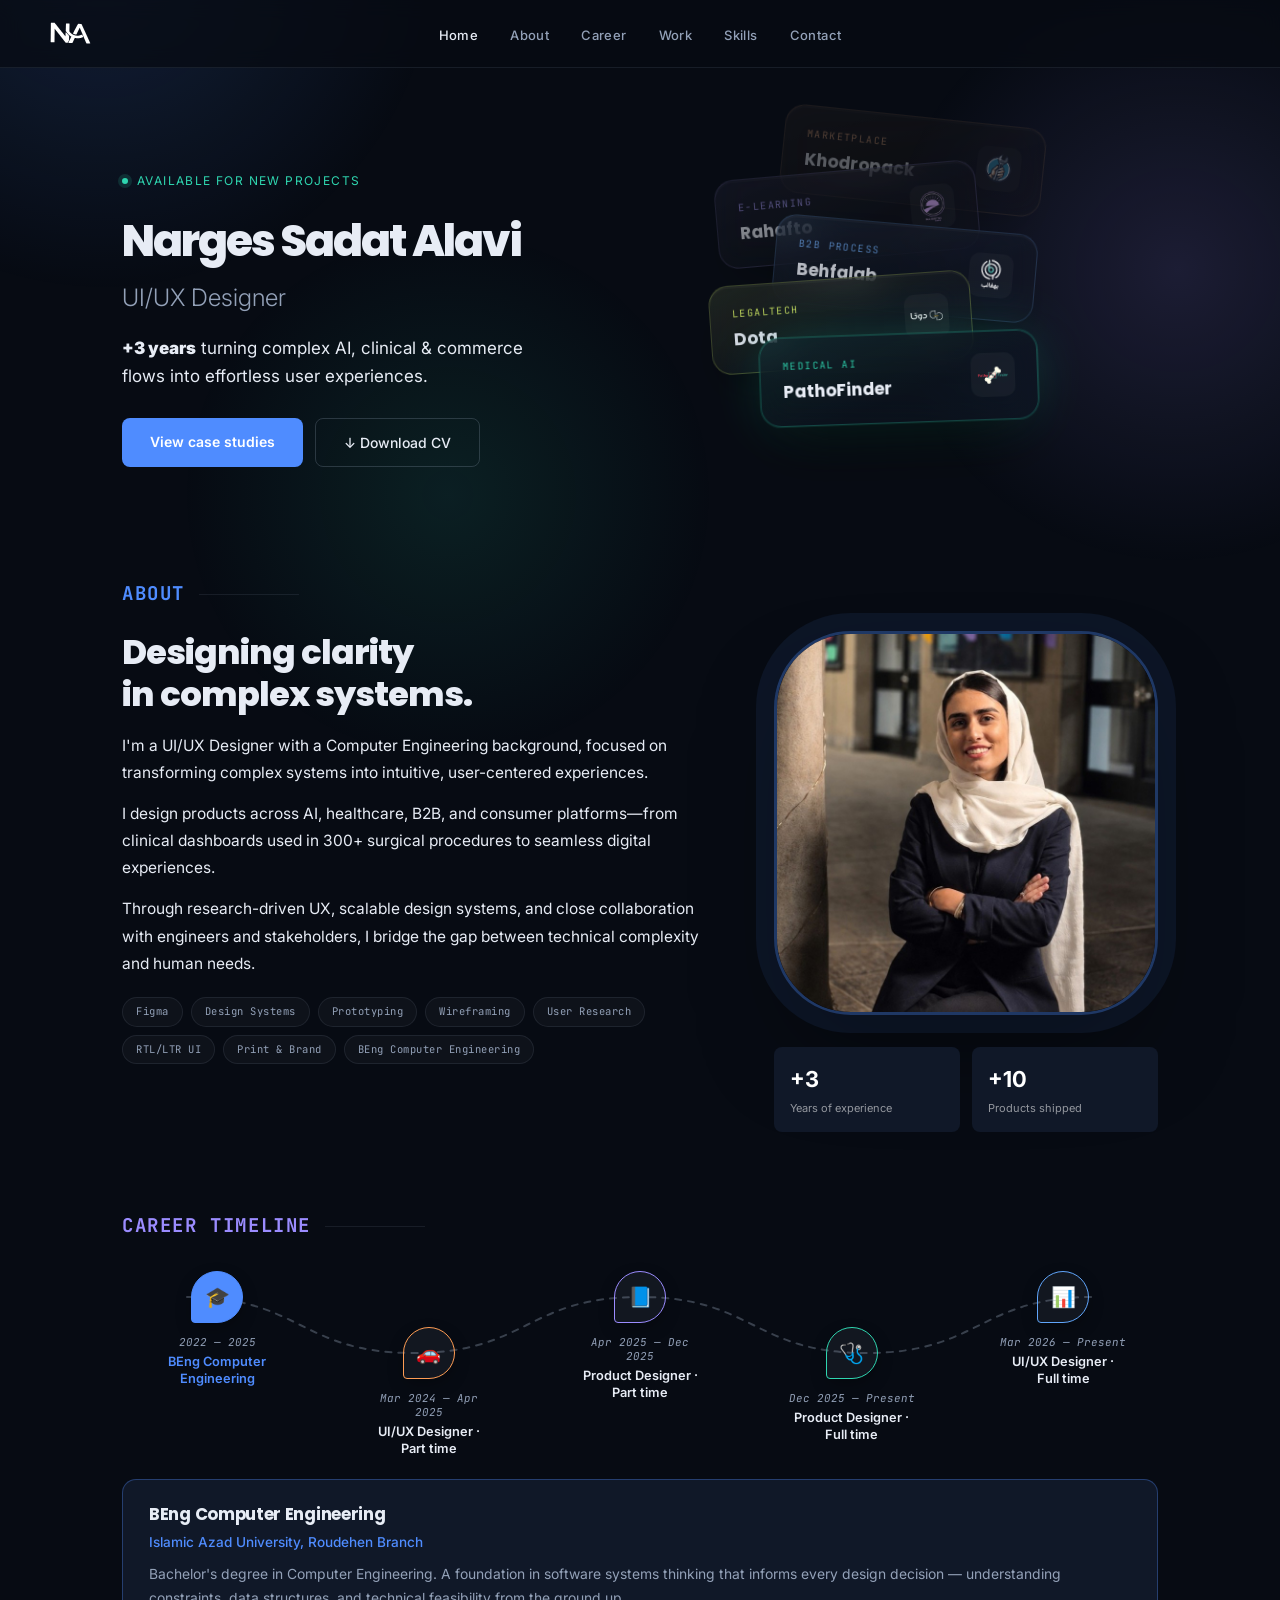
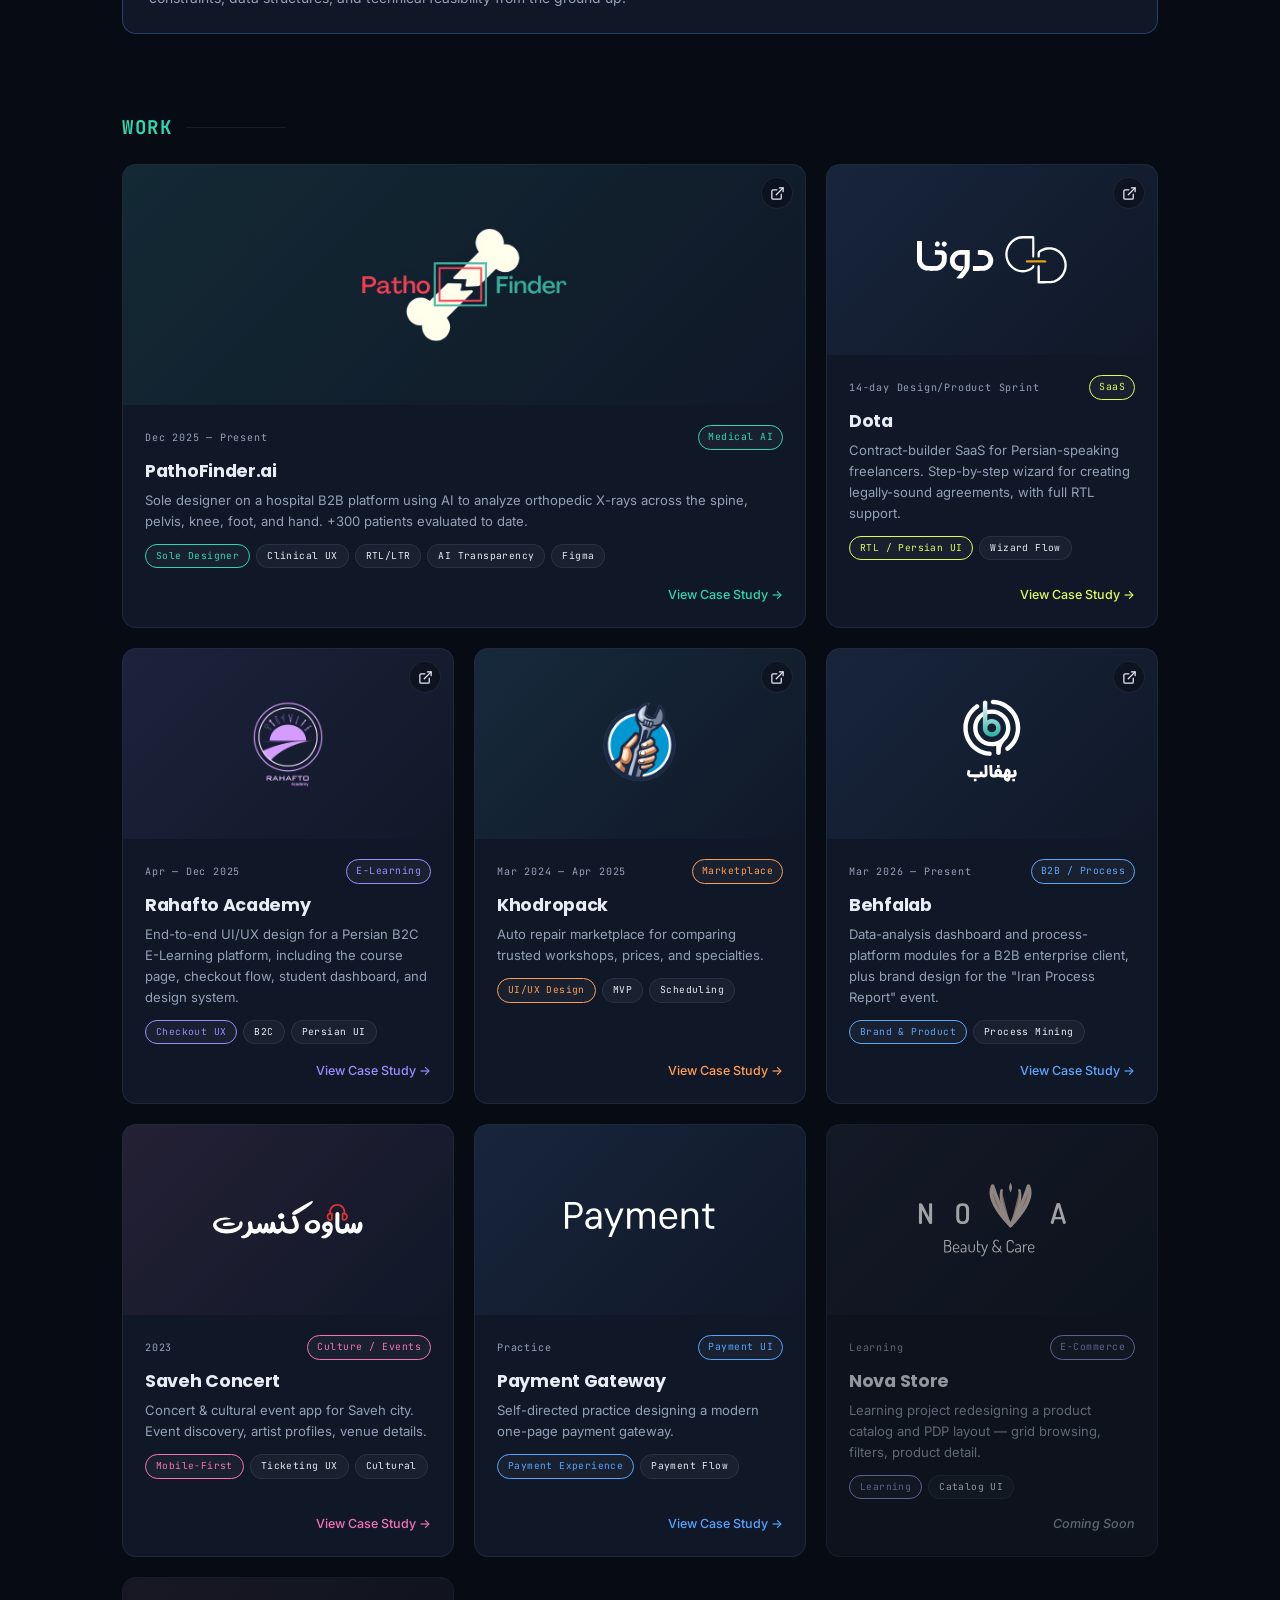
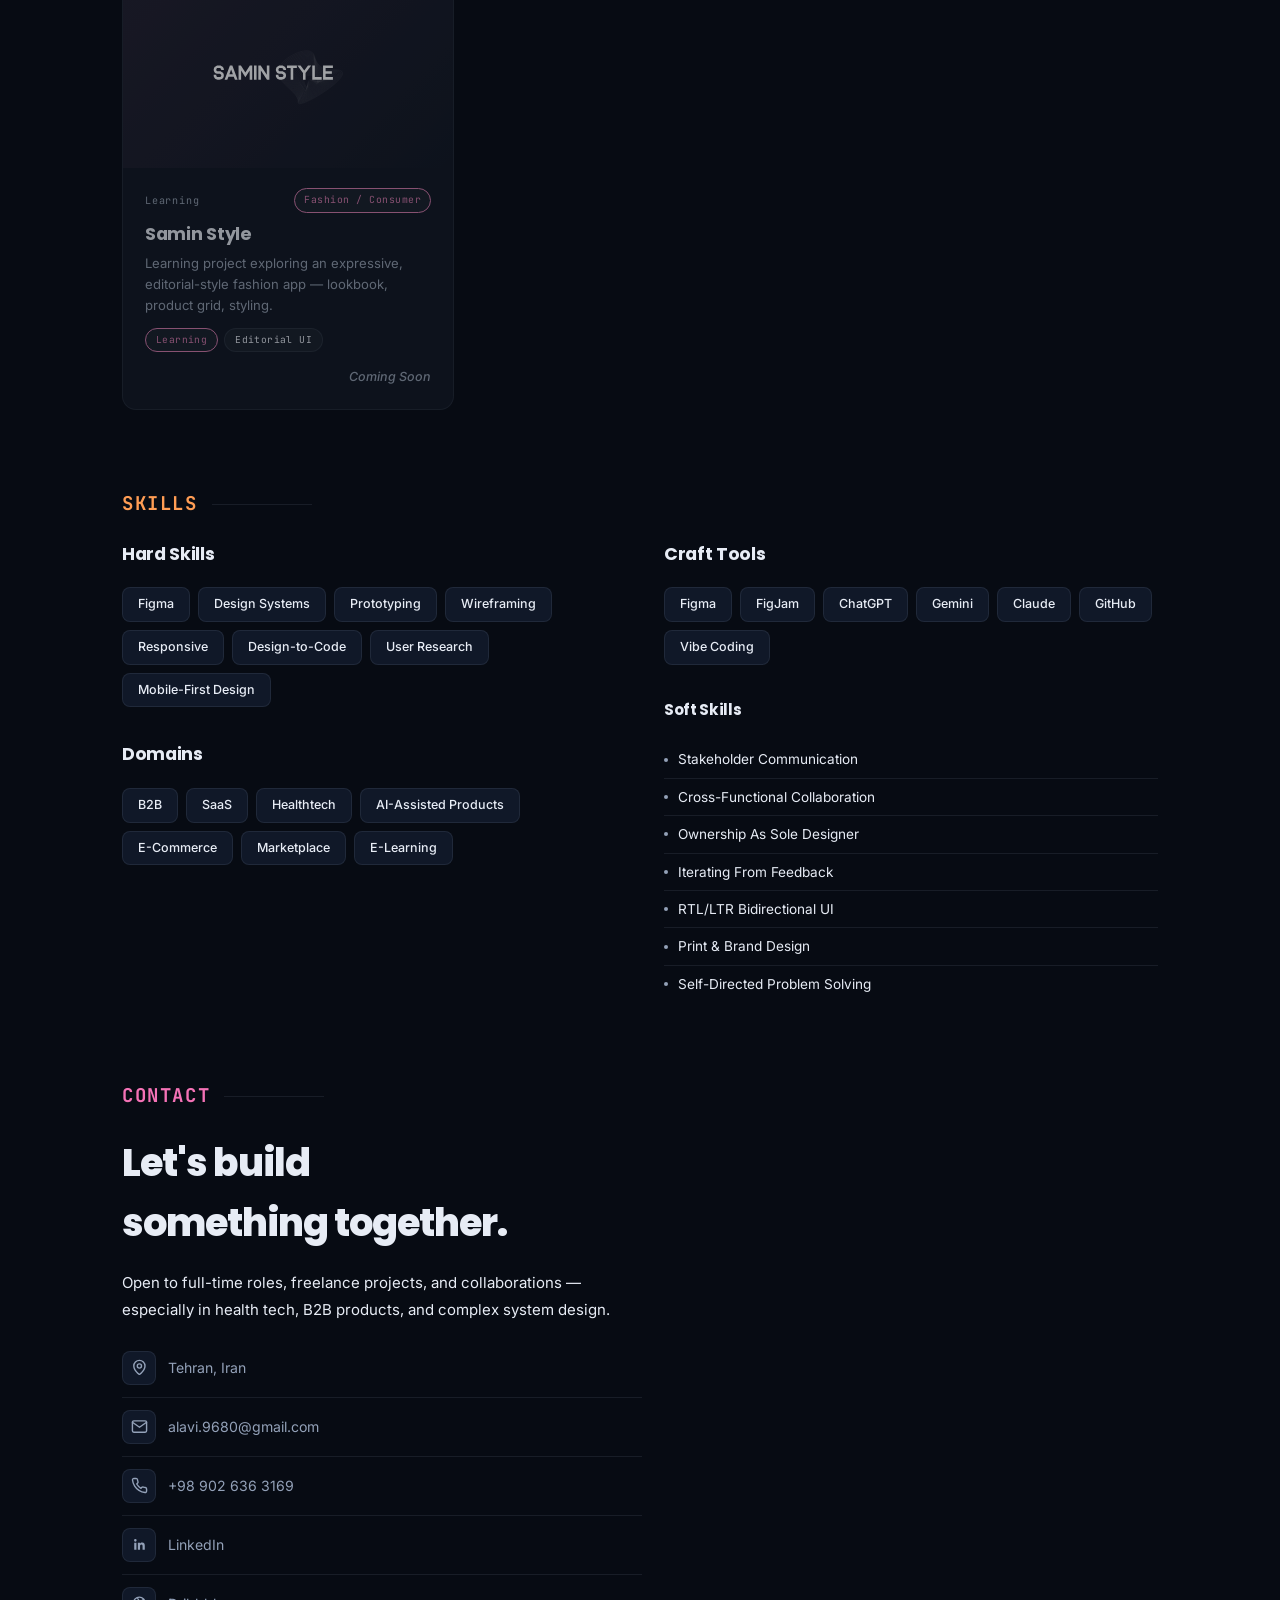
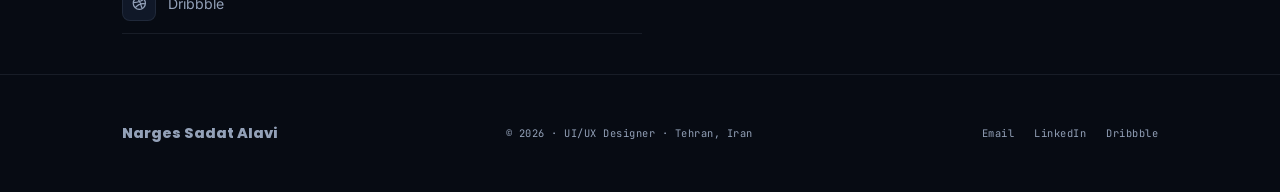
==== commit aba51f5d: "Update portfolio structure and add new sections" ====
--- a/index.html
+++ b/index.html
@@ -329,7 +329,7 @@
       </article>
 
       <!-- Behfalab -->
-      <article class="work-card no-case-study" data-project="bahfalab" style="--accent: var(--blue2); --tint: rgba(96,165,250,.09)">
+      <article class="work-card" data-project="bahfalab" style="--accent: var(--blue2); --tint: rgba(96,165,250,.09)">
         <div class="work-thumb">
           <a href="https://behfalab.com/" target="_blank" rel="noopener" class="work-site-icon" aria-label="Visit Behfalab" onclick="event.stopPropagation()"><svg viewBox="0 0 24 24" fill="none" stroke="currentColor" stroke-width="2" stroke-linecap="round" stroke-linejoin="round"><path d="M18 13v6a2 2 0 0 1-2 2H5a2 2 0 0 1-2-2V8a2 2 0 0 1 2-2h6"></path><polyline points="15 3 21 3 21 9"></polyline><line x1="10" y1="14" x2="21" y2="3"></line></svg></a>
           <div class="work-logo">
@@ -348,9 +348,8 @@
             <span>Process Mining</span>
           </div>
           <div class="work-footer-links">
-            <a href="https://behfalab.com/" target="_blank" rel="noopener" class="work-link" onclick="event.stopPropagation()" data-en="Visit Site →" data-fa="مشاهده سایت →">Visit Site →</a>
-          </div>
-          <div class="work-note" data-en="Case study coming soon" data-fa="نمونه‌کار به‌زودی">Case study coming soon</div>
+            <a href="case-studies/behfalab.html" class="work-link" data-en="View Case Study →" data-fa="مشاهده نمونه‌کار →">View Case Study →</a>
+          </div>
         </div>
       </article>
 
--- a/css/style.css
+++ b/css/style.css
@@ -858,6 +858,7 @@
   padding-top: 12px;
   display: flex;
   align-items: center;
+  justify-content: flex-end;
   gap: 10px;
   flex-wrap: wrap;
 }
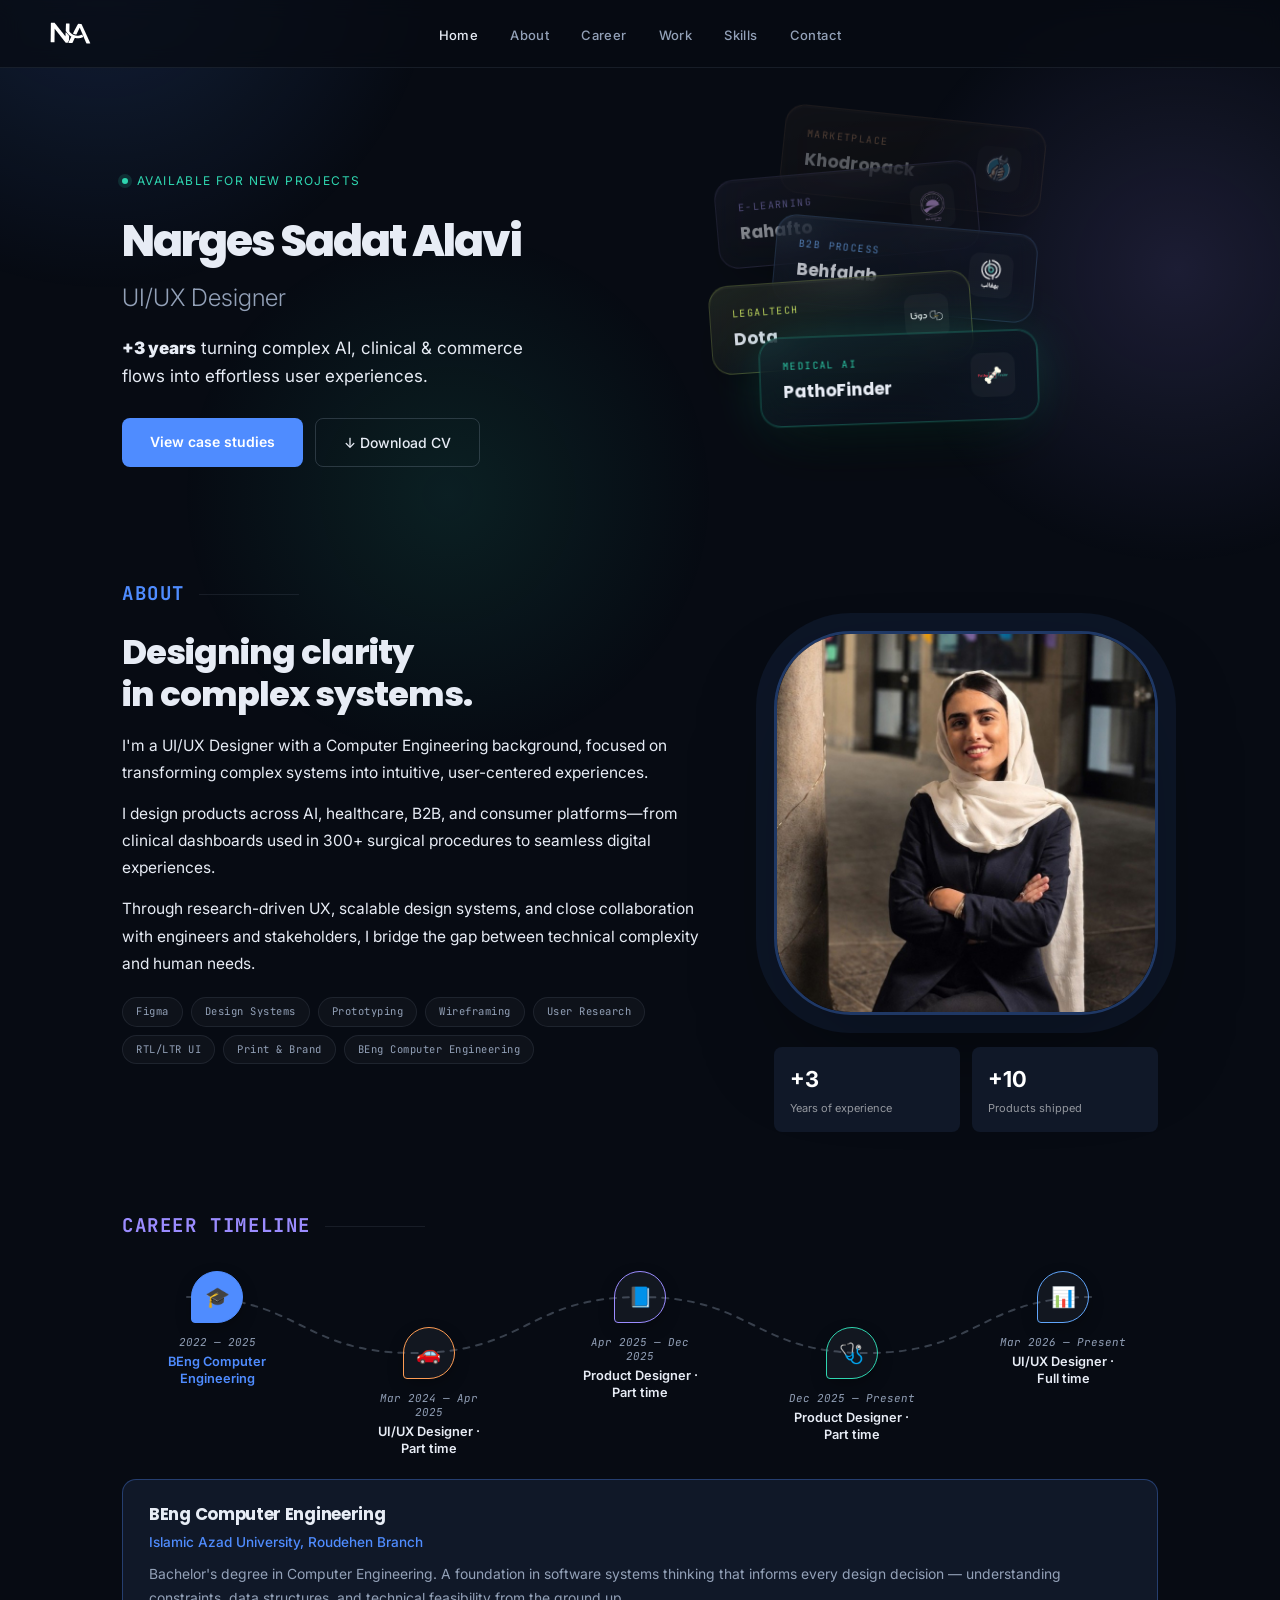
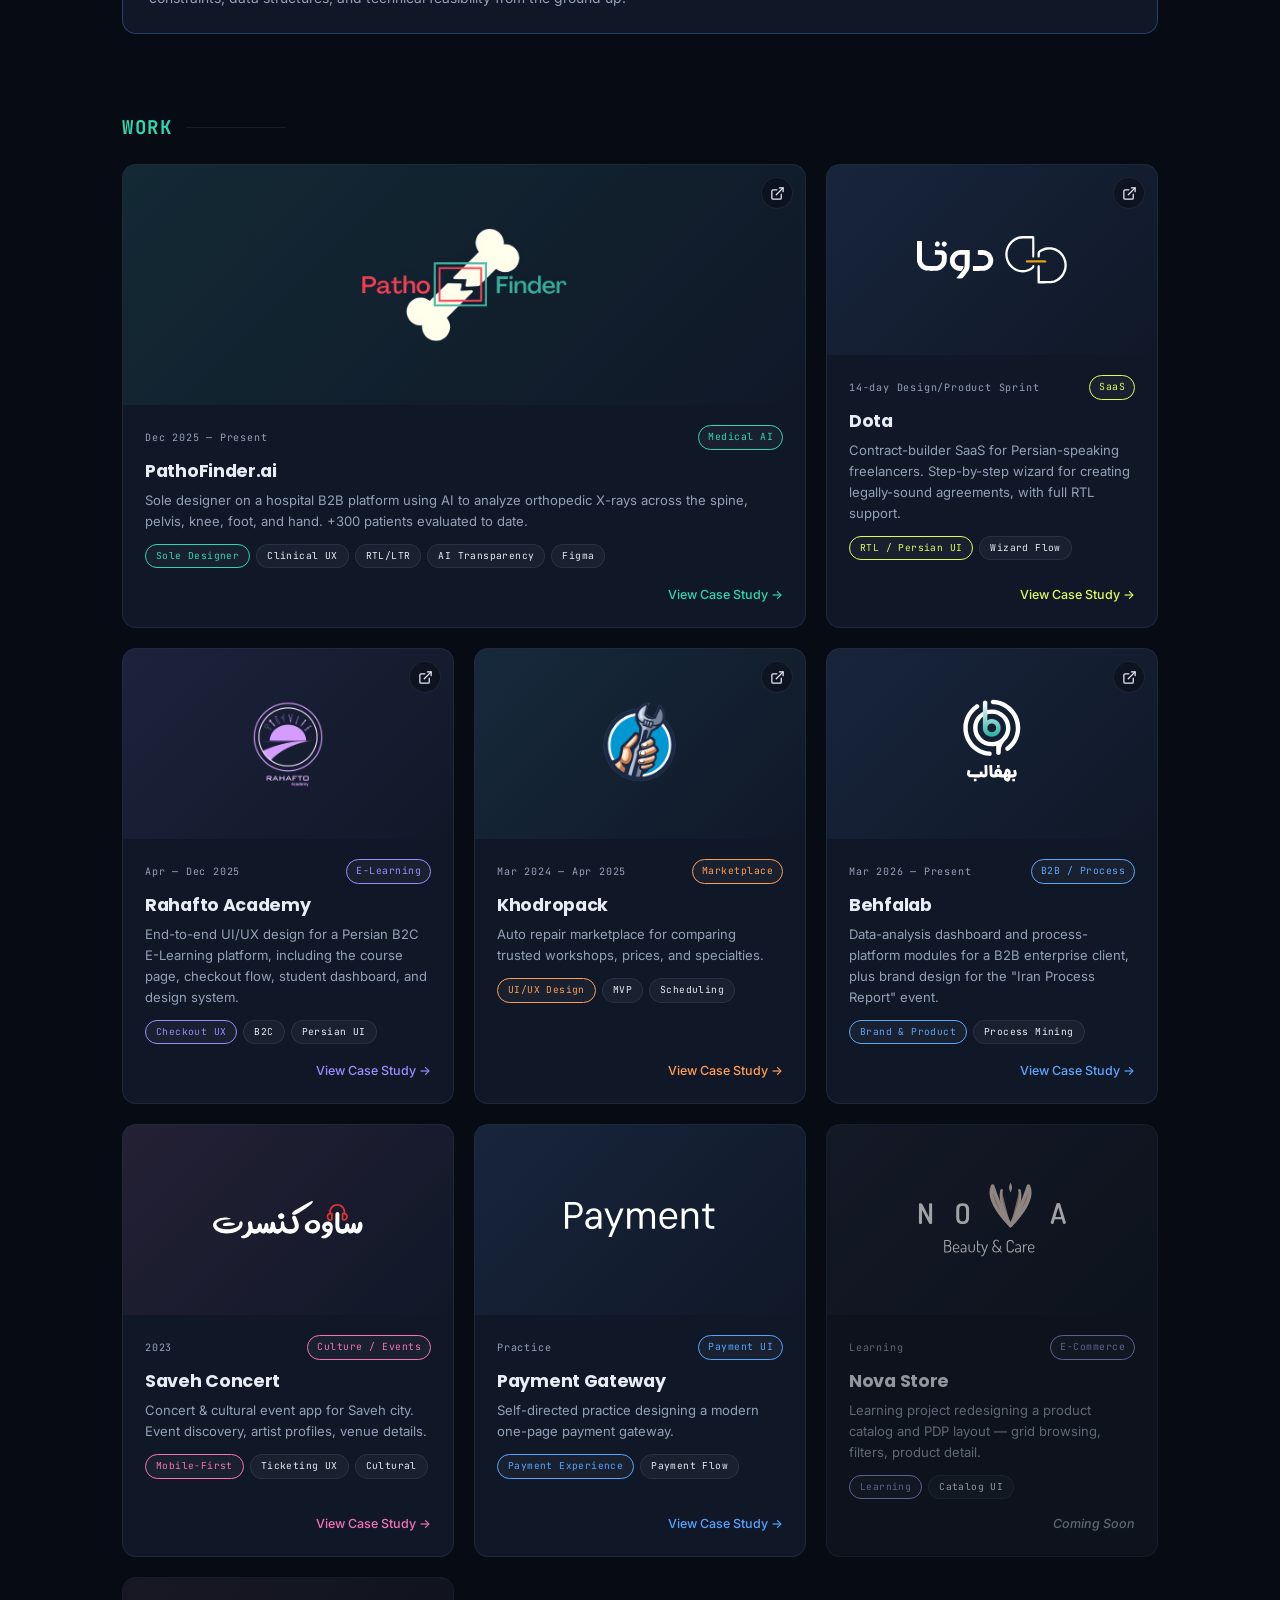
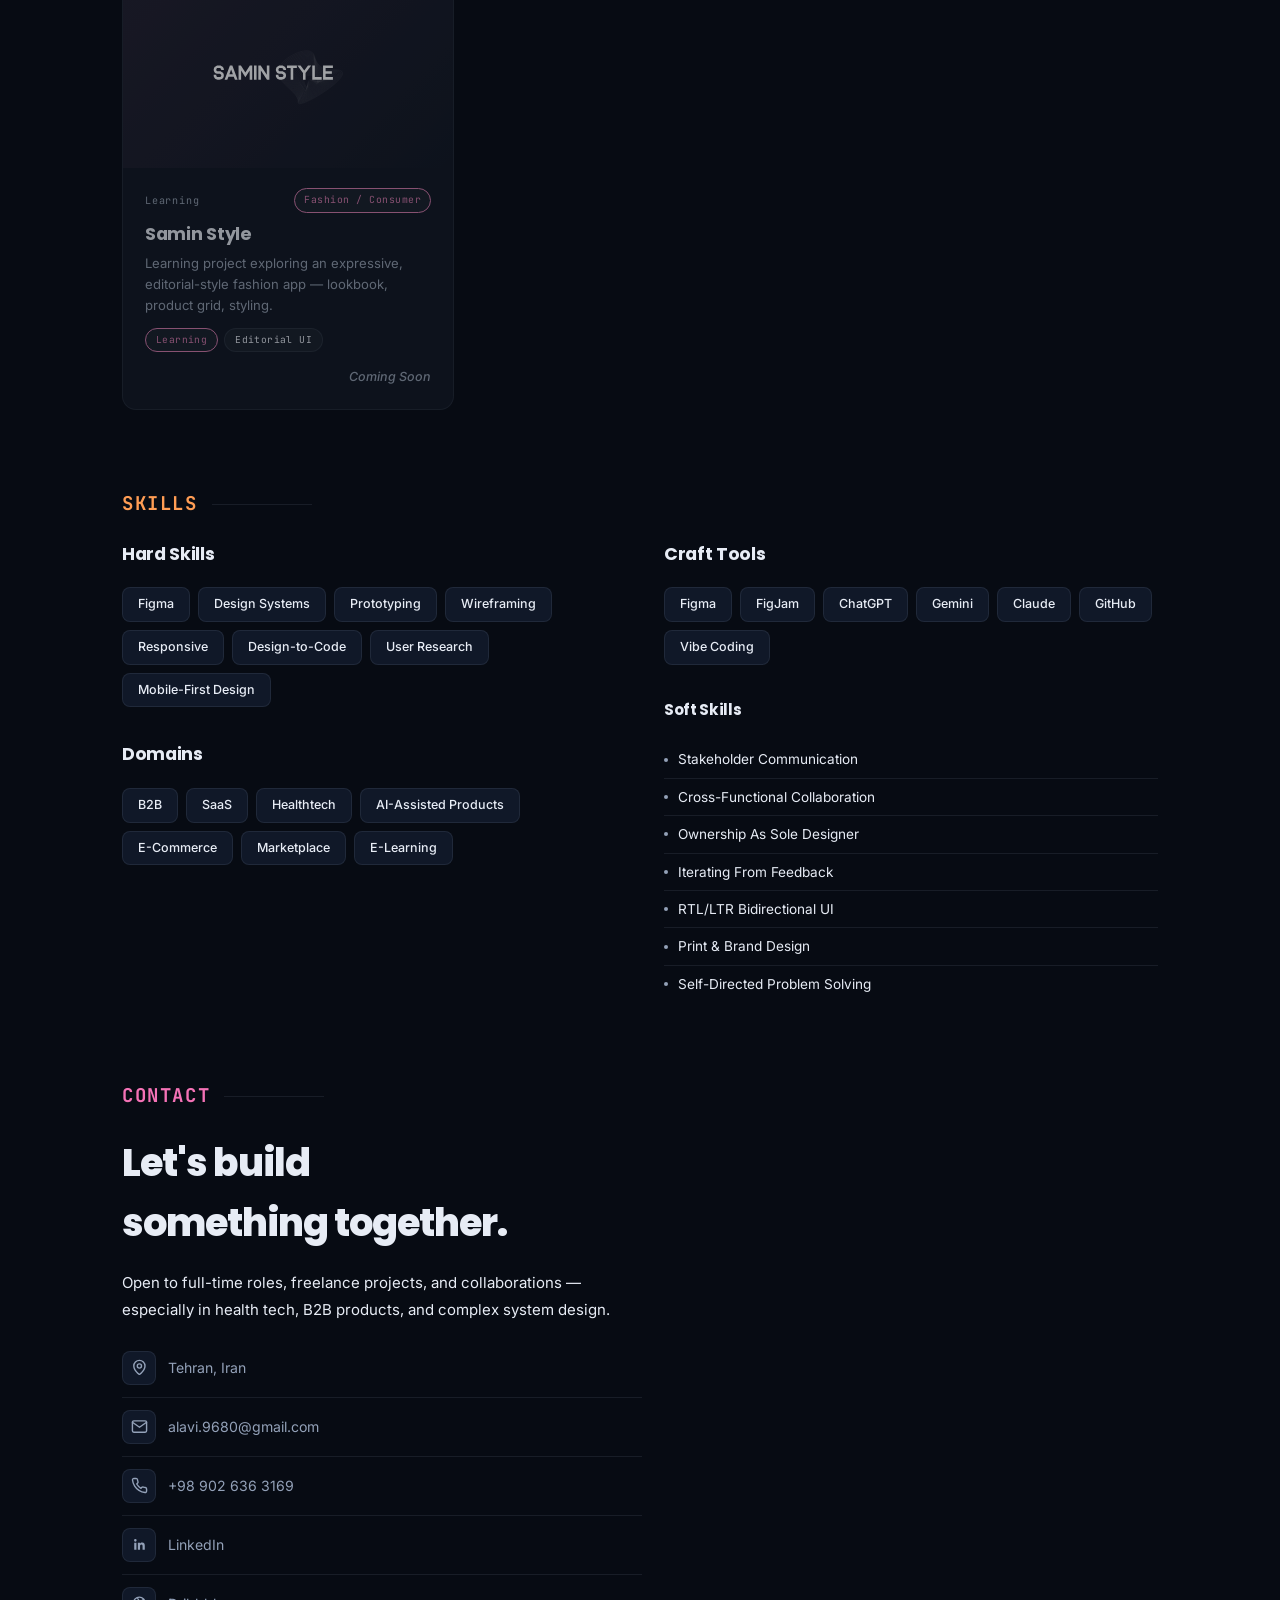
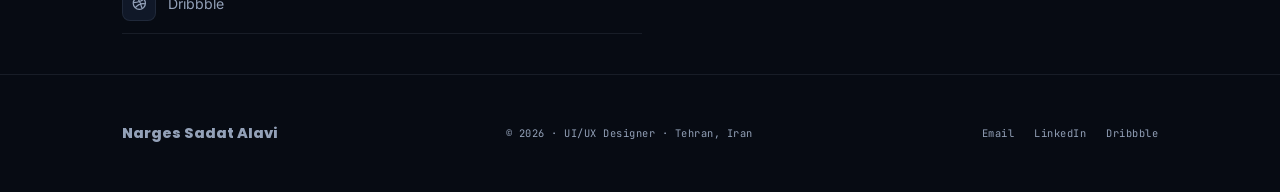
==== commit 2dce4211: "Update portfolio structure and add new sections" ====
--- a/index.html
+++ b/index.html
@@ -182,14 +182,14 @@
       </button>
 
       <button type="button" class="milestone dip" style="--milestone-color: var(--teal)"
-        data-title="Product Designer · Full time" data-role="PathoFinder.ai · Medical AI"
+        data-title="Product Designer · Part time" data-role="PathoFinder.ai · Medical AI"
         data-desc="Sole designer on a hospital B2B platform using AI to analyze orthopedic X-rays across the spine, pelvis, knee, foot, and hand. End-to-end ownership of clinical workflows, from AI-assisted measurement tools to physician-facing reports."
-        data-title-fa="طراح محصول · تمام‌وقت" data-role-fa="پاتوفایندر · هوش مصنوعی پزشکی"
+        data-title-fa="طراح محصول · پاره‌وقت" data-role-fa="پاتوفایندر · هوش مصنوعی پزشکی"
         data-desc-fa="تنها طراح یک پلتفرم B2B بیمارستانی که از هوش مصنوعی برای تحلیل رادیوگرافی ارتوپدی ستون فقرات، لگن، زانو، پا و دست استفاده می‌کند. مالکیت کامل جریان‌های بالینی، از ابزارهای اندازه‌گیری مبتنی بر AI تا گزارش‌های پزشک.">
         <div class="milestone-icon">🩺</div>
         <div class="m-text">
           <div class="m-date">Dec 2025 — Present</div>
-          <div class="m-role" data-en="Product Designer ·<br>Full time" data-fa="طراح محصول ·<br>تمام‌وقت" data-html="true">Product Designer ·<br>Full time</div>
+          <div class="m-role" data-en="Product Designer ·<br>Part time" data-fa="طراح محصول ·<br>پاره‌وقت" data-html="true">Product Designer ·<br>Part time</div>
         </div>
       <div class="m-mobile-desc"><div class="m-mobile-desc-in"><div class="role-co" data-mobile-role></div><p data-mobile-desc></p></div></div>
       </button>
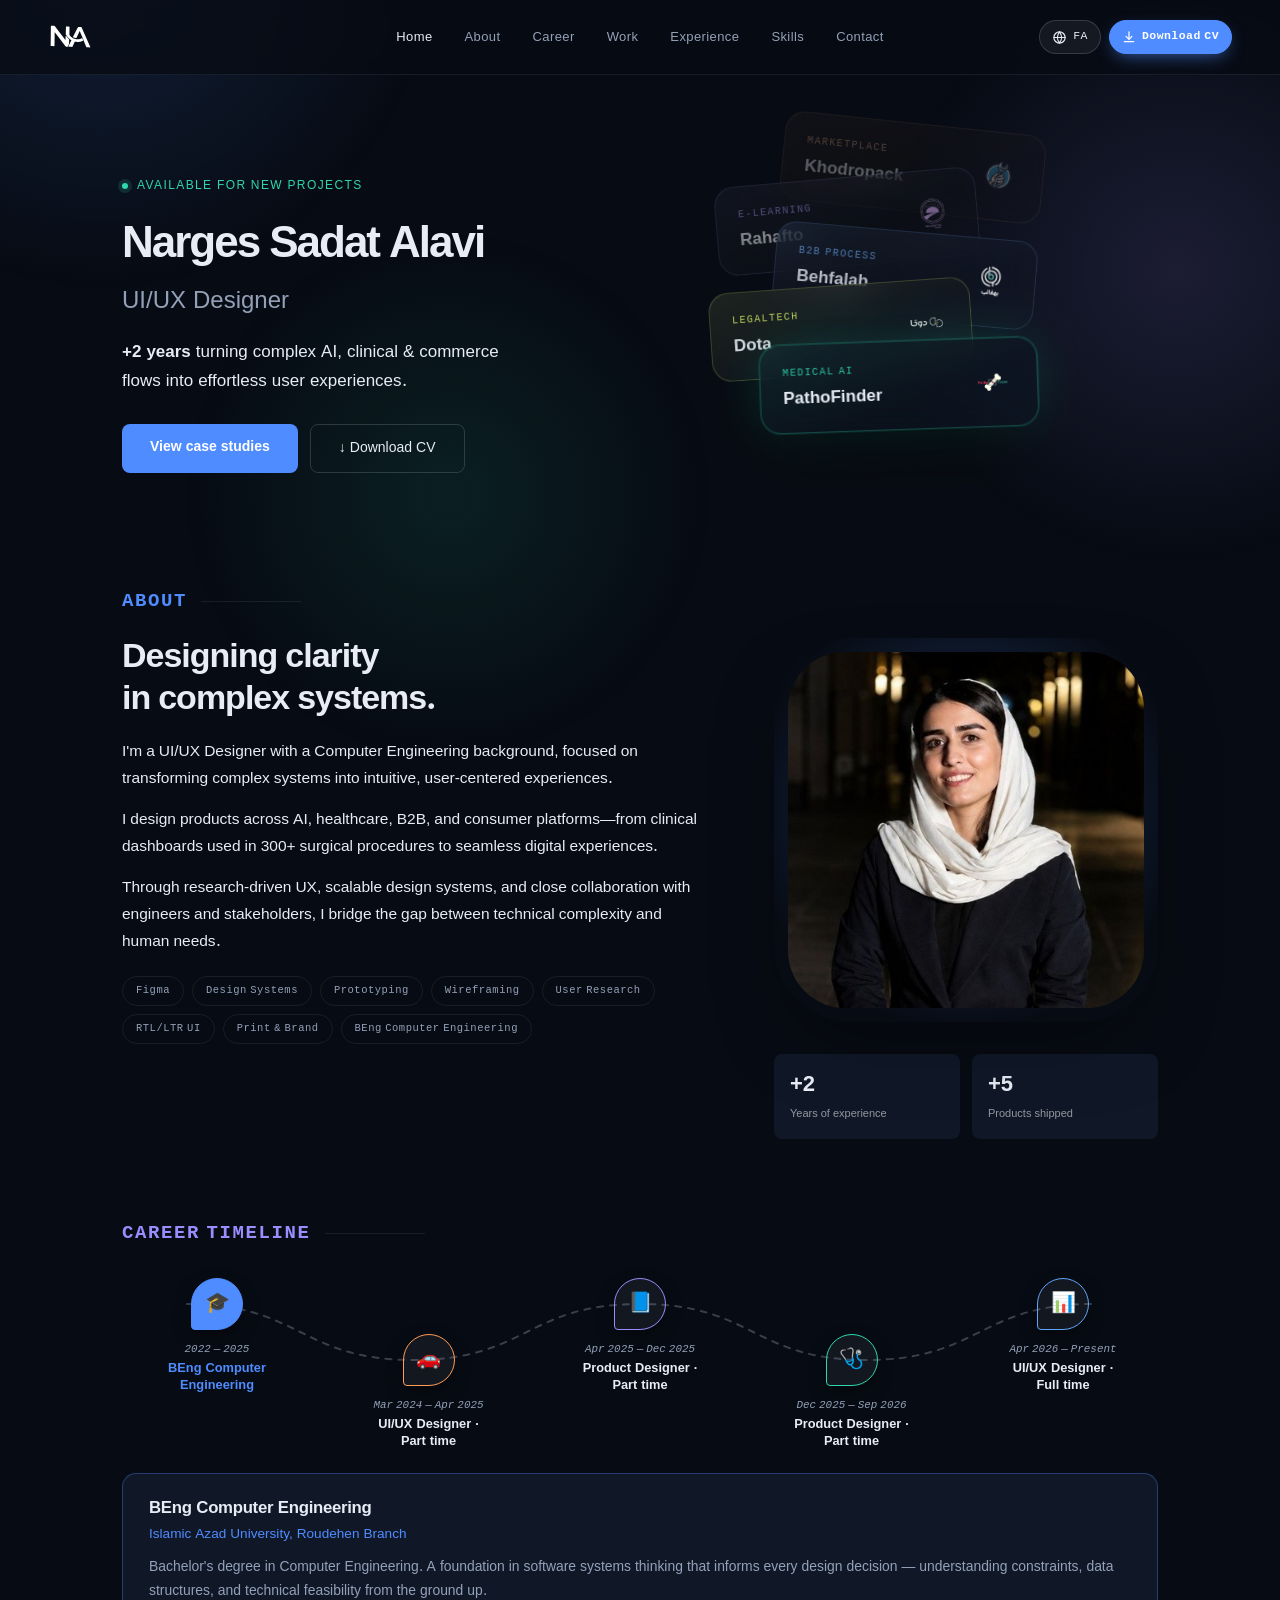
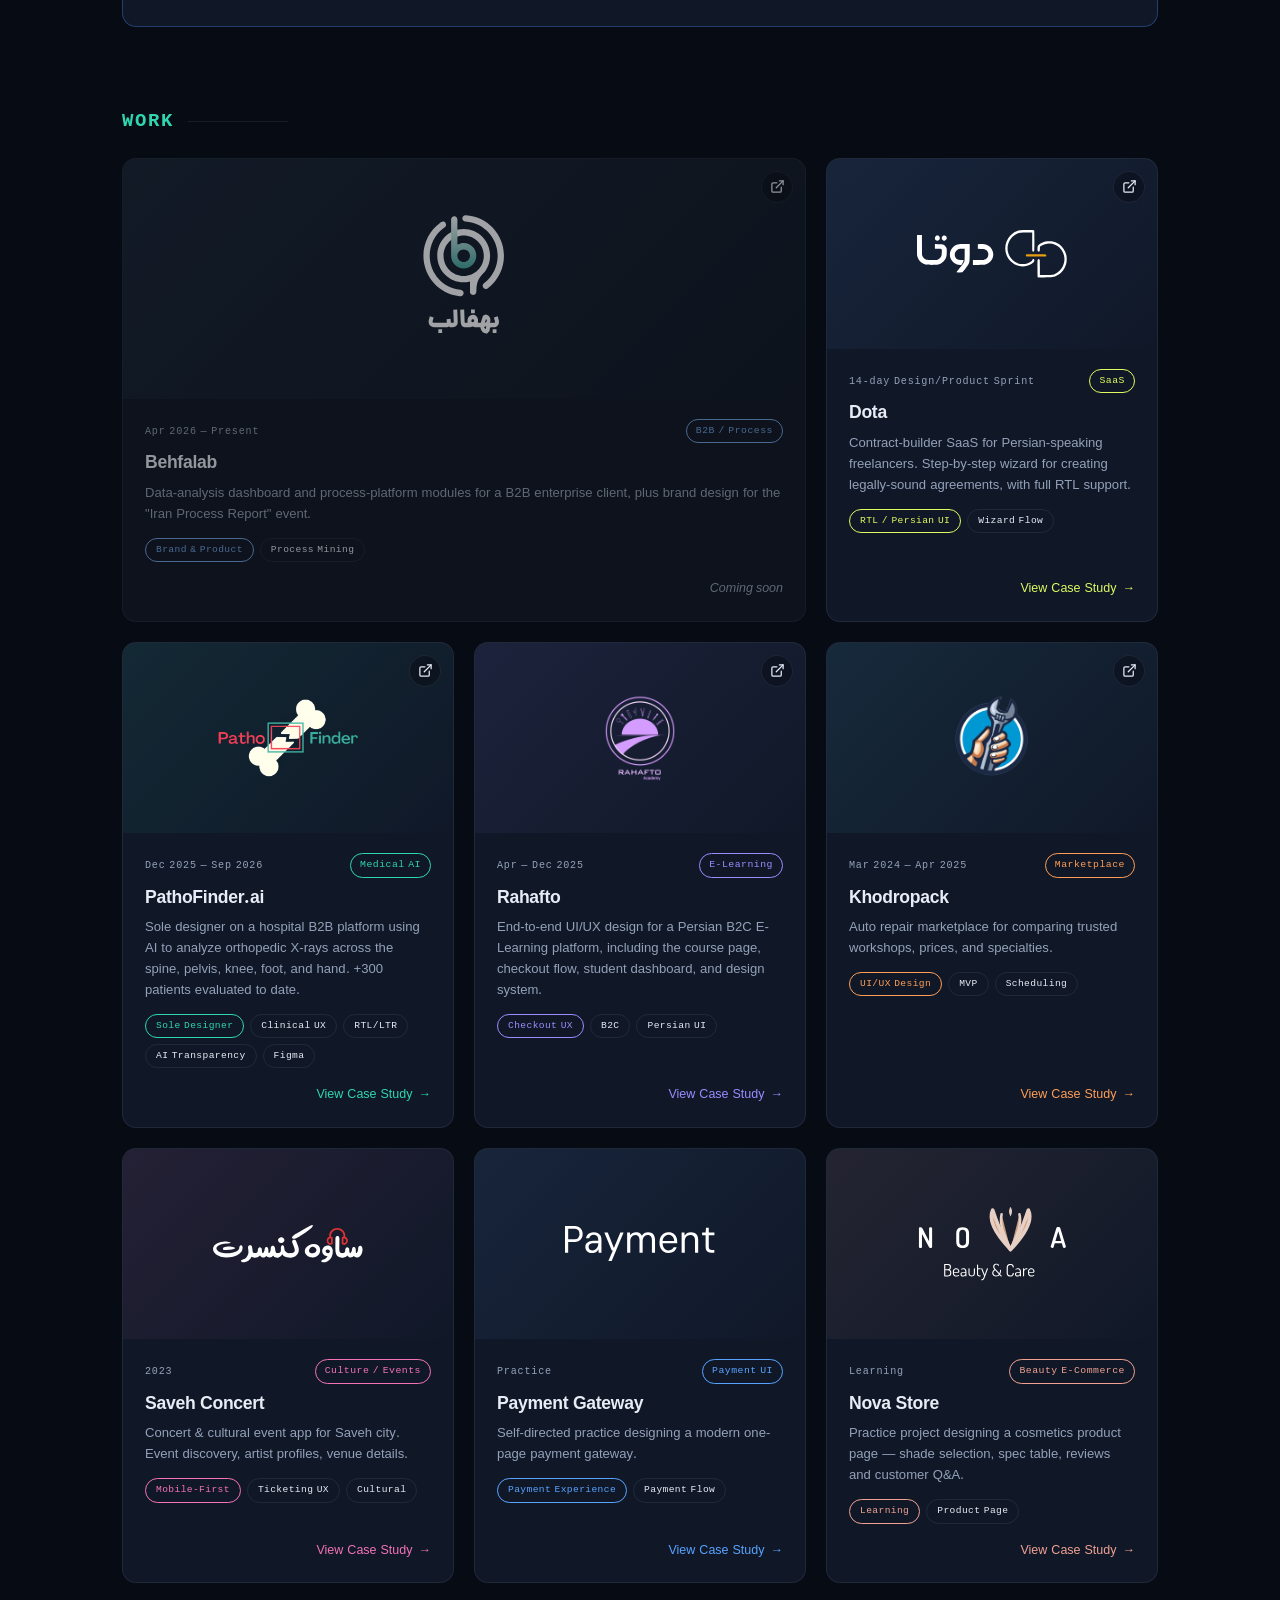
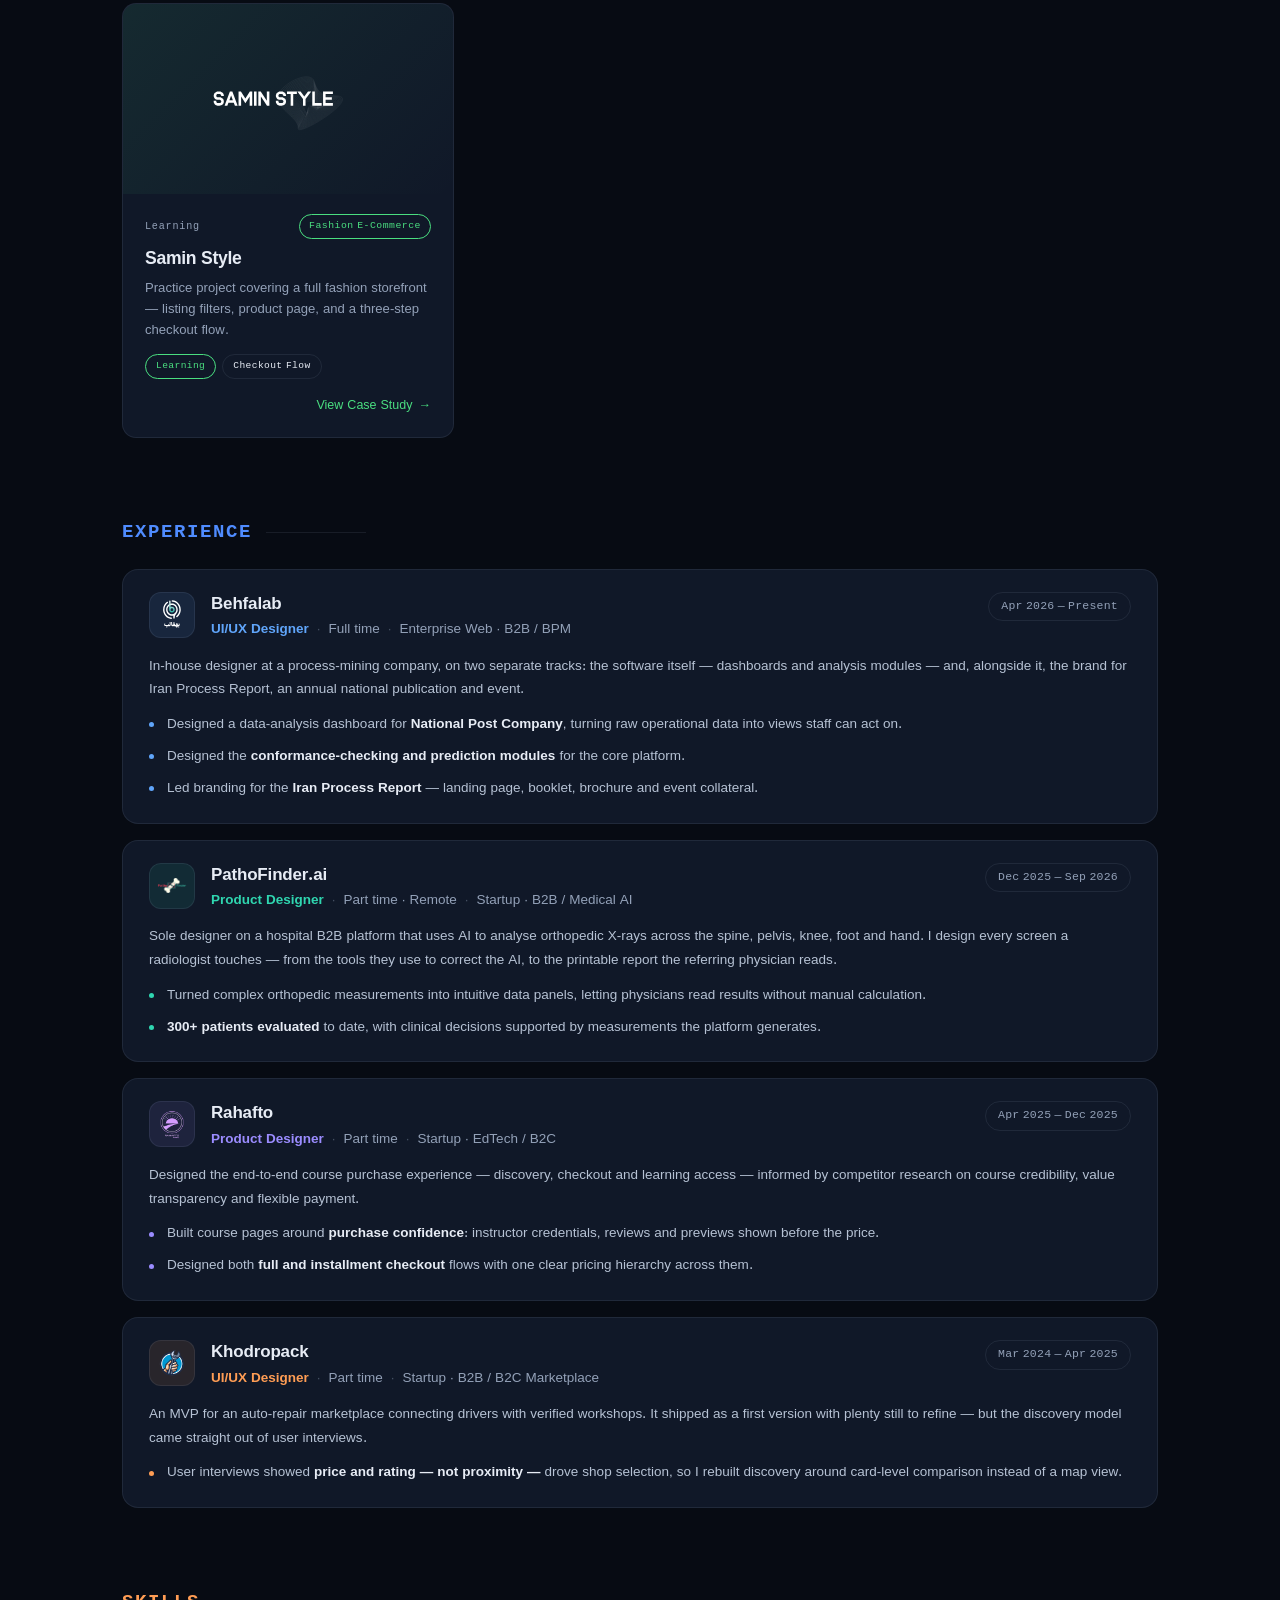
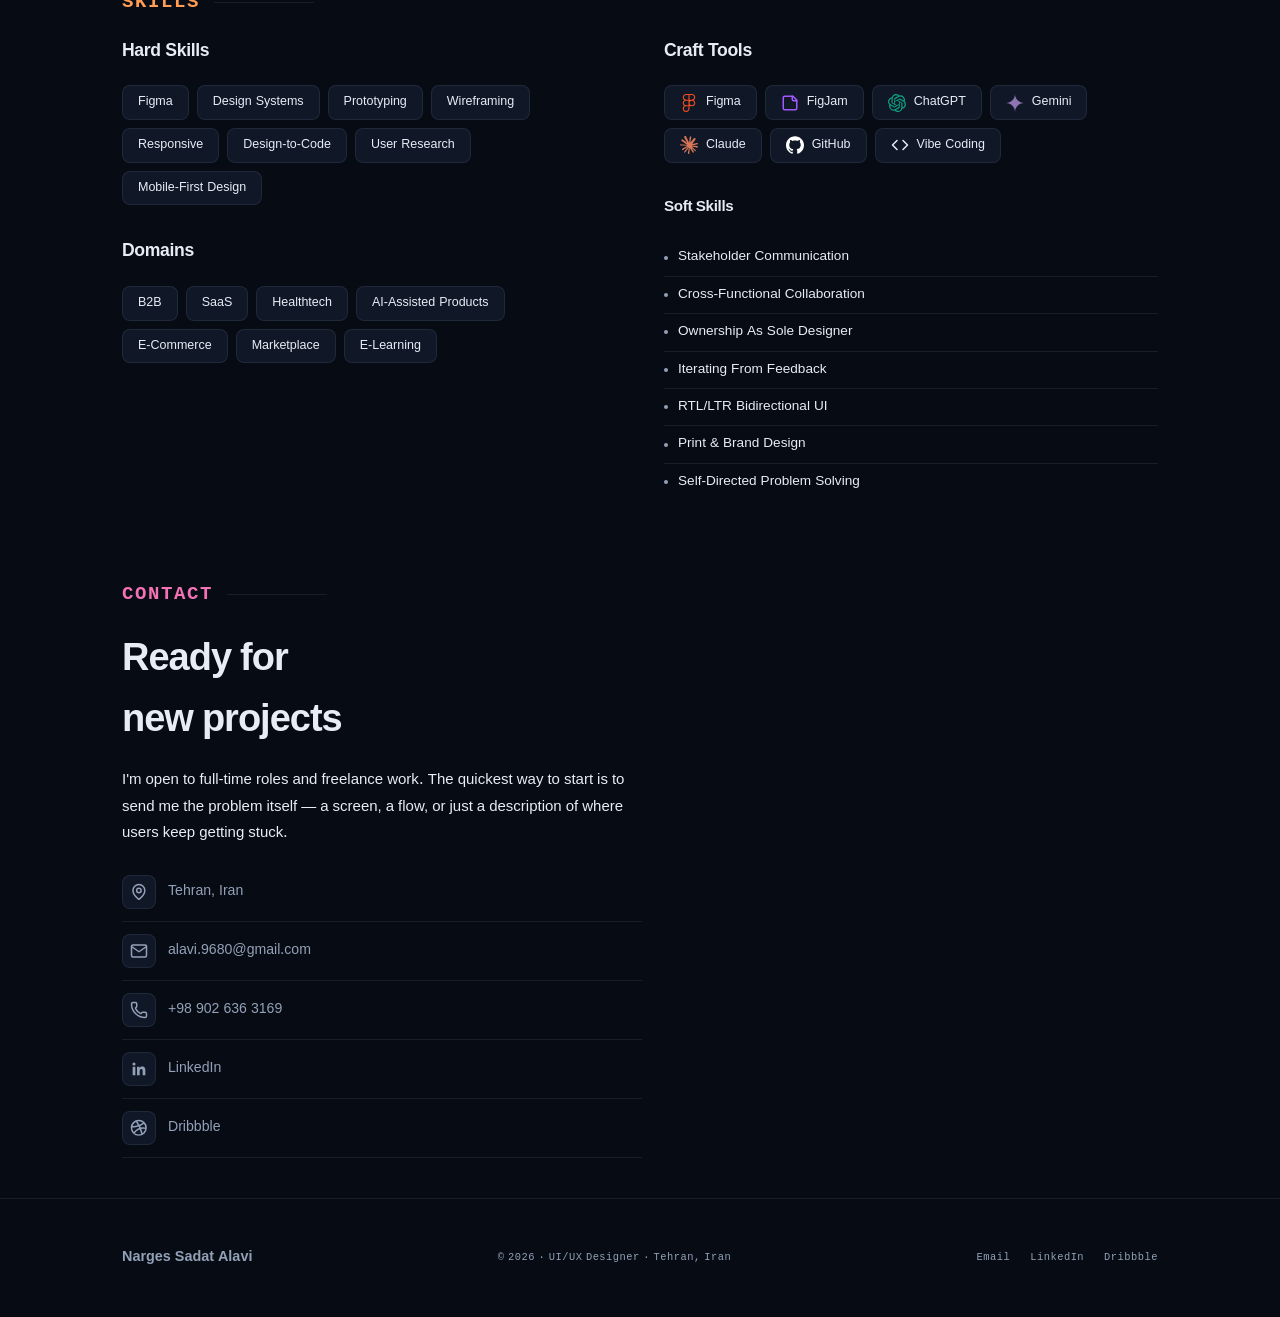
==== commit b8a07bd1: "Update portfolio assets, case studies, and styles" ====
--- a/index.html
+++ b/index.html
@@ -1,12 +1,21 @@
 <!DOCTYPE html>
 <html lang="en">
 <head>
+<script>
+  (function () {
+    try {
+      var l = localStorage.getItem('site-lang') || 'en';
+      document.documentElement.setAttribute('lang', l);
+      document.documentElement.setAttribute('dir', l === 'fa' ? 'rtl' : 'ltr');
+    } catch (e) {}
+  })();
+</script>
 <meta charset="UTF-8">
 <meta name="viewport" content="width=device-width, initial-scale=1.0">
 <title>Narges Sadat Alavi — UI/UX Designer</title>
 <meta name="description" content="Narges Sadat Alavi — UI/UX Designer turning complex AI, clinical & commerce flows into effortless user experiences.">
 <link rel="icon" type="image/svg+xml" href="assets/logo.svg">
-<link rel="stylesheet" href="css/style.css">
+<link rel="stylesheet" href="css/style.css?v=20261012b">
 </head>
 <body>
 <div class="bg-glow"></div>
@@ -21,9 +30,20 @@
     <li><a href="#about" data-en="About" data-fa="درباره من">About</a></li>
     <li><a href="#timeline" data-en="Career" data-fa="مسیر شغلی">Career</a></li>
     <li><a href="#work" data-en="Work" data-fa="نمونه‌کارها">Work</a></li>
+    <li><a href="#experience" data-en="Experience" data-fa="سابقه کاری">Experience</a></li>
     <li><a href="#skills" data-en="Skills" data-fa="مهارت‌ها">Skills</a></li>
     <li><a href="#contact" data-en="Contact" data-fa="تماس">Contact</a></li>
   </ul>
+  <div class="nav-actions">
+    <button type="button" class="nav-btn" id="langToggle" aria-label="Switch language">
+      <svg class="nb-svg" viewBox="0 0 24 24" fill="none" stroke="currentColor" stroke-width="1.9" stroke-linecap="round" stroke-linejoin="round" aria-hidden="true"><circle cx="12" cy="12" r="9"/><path d="M3 12h18"/><path d="M12 3a15 15 0 0 1 0 18a15 15 0 0 1 0-18"/></svg>
+      <span id="langLabel">FA</span>
+    </button>
+    <a class="nav-btn cv" href="assets/Narges-Sadat-Alavi-UIUX-Designer-CV.pdf" download="Narges-Sadat-Alavi-UIUX-Designer-CV.pdf">
+      <svg class="nb-svg" viewBox="0 0 24 24" fill="none" stroke="currentColor" stroke-width="2.1" stroke-linecap="round" stroke-linejoin="round" aria-hidden="true"><path d="M12 3v12"/><path d="m7 11 5 5 5-5"/><path d="M4 20h16"/></svg>
+      <span class="nb-text" data-en="Download CV" data-fa="دانلود رزومه">Download CV</span>
+    </a>
+  </div>
   <button class="nav-toggle" id="navToggle" aria-label="Toggle menu" aria-expanded="false">
     <span></span><span></span><span></span>
   </button>
@@ -35,9 +55,9 @@
   <div class="container hero-inner">
     <div class="hero-text">
       <div class="badge"><span class="dot"></span> <span data-en="Available for new projects" data-fa="آماده همکاری در پروژه‌های جدید">Available for new projects</span></div>
-      <h1>Narges Sadat Alavi</h1>
+      <h1 data-en="Narges Sadat Alavi" data-fa="نرگس سادات علوی">Narges Sadat Alavi</h1>
       <p class="role" data-en="UI/UX Designer" data-fa="طراح UI/UX">UI/UX Designer</p>
-      <p class="pitch"><strong data-en="+3 years" data-fa="+۳ سال">+3 years</strong> <span data-en="turning complex AI, clinical &amp; commerce flows into effortless user experiences." data-fa="تجربه در تبدیل فرایندهای پیچیده هوش مصنوعی، درمانی و تجاری به تجربه‌های کاربری ساده و روان.">turning complex AI, clinical &amp; commerce flows into effortless user experiences.</span></p>
+      <p class="pitch"><strong data-en="+2 years" data-fa="+۲ سال">+2 years</strong> <span data-en="turning complex AI, clinical &amp; commerce flows into effortless user experiences." data-fa="کار روی محصولات هوش مصنوعی، درمانی و تجاری — و ساده کردن چیزی که از اولش ساده نیست.">turning complex AI, clinical &amp; commerce flows into effortless user experiences.</span></p>
       <div class="hero-actions">
         <a href="#work" class="btn btn-primary" data-en="View case studies" data-fa="مشاهده نمونه‌کارها">View case studies</a>
         <a class="btn btn-secondary" href="assets/Narges-Sadat-Alavi-UIUX-Designer-CV.pdf" download="Narges-Sadat-Alavi-UIUX-Designer-CV.pdf" data-en="↓ Download CV" data-fa="↓ دانلود رزومه">↓ Download CV</a>
@@ -72,7 +92,7 @@
 
       <div class="floating-card fc-tier4 fc-5" style="--fc-tint: 224,250,96;">
         <div class="fc-body">
-          <div class="fc-label" data-en="LEGALTECH" data-fa="حقوقی‌تک">LEGALTECH</div>
+          <div class="fc-label" data-en="LEGALTECH" data-fa="فناوری حقوقی">LEGALTECH</div>
           <div class="fc-title">Dota</div>
         </div>
         <img src="assets/logos/dota.svg" alt="" class="fc-logo">
@@ -97,10 +117,10 @@
 
     <div class="about-grid">
       <div class="about-left">
-        <h2 data-en="Designing clarity<br>in complex systems." data-fa="طراحی وضوح<br>در سیستم‌های پیچیده." data-html="true">Designing clarity<br>in complex systems.</h2>
-        <p data-en="I'm a UI/UX Designer with a Computer Engineering background, focused on transforming complex systems into intuitive, user-centered experiences." data-fa="من یک طراح UI/UX با پیشینه مهندسی کامپیوتر هستم که روی تبدیل سیستم‌های پیچیده به تجربه‌های کاربرمحور و شهودی تمرکز دارم.">I'm a UI/UX Designer with a Computer Engineering background, focused on transforming complex systems into intuitive, user-centered experiences.</p>
-        <p data-en="I design products across AI, healthcare, B2B, and consumer platforms—from clinical dashboards used in 300+ surgical procedures to seamless digital experiences." data-fa="در حوزه‌های هوش مصنوعی، سلامت، B2B و پلتفرم‌های مصرف‌کننده محصول طراحی می‌کنم؛ از داشبوردهای بالینی استفاده‌شده در بیش از ۳۰۰ عمل جراحی تا تجربه‌های دیجیتال روان.">I design products across AI, healthcare, B2B, and consumer platforms—from clinical dashboards used in 300+ surgical procedures to seamless digital experiences.</p>
-        <p data-en="Through research-driven UX, scalable design systems, and close collaboration with engineers and stakeholders, I bridge the gap between technical complexity and human needs." data-fa="با تکیه بر UX مبتنی بر پژوهش، سیستم‌های طراحی مقیاس‌پذیر و همکاری نزدیک با مهندسان و ذی‌نفعان، فاصله میان پیچیدگی فنی و نیاز انسانی را پر می‌کنم.">Through research-driven UX, scalable design systems, and close collaboration with engineers and stakeholders, I bridge the gap between technical complexity and human needs.</p>
+        <h2 data-en="Designing clarity<br>in complex systems." data-fa="شفاف کردن<br>سیستم‌های پیچیده." data-html="true">Designing clarity<br>in complex systems.</h2>
+        <p data-en="I'm a UI/UX Designer with a Computer Engineering background, focused on transforming complex systems into intuitive, user-centered experiences." data-fa="من یک طراح UI/UX با پیشینه مهندسی کامپیوتر هستم که کارم این است که سیستم‌های پیچیده را به چیزی تبدیل کنم که آدم بدون راهنما بفهمدش.">I'm a UI/UX Designer with a Computer Engineering background, focused on transforming complex systems into intuitive, user-centered experiences.</p>
+        <p data-en="I design products across AI, healthcare, B2B, and consumer platforms—from clinical dashboards used in 300+ surgical procedures to seamless digital experiences." data-fa="در حوزه‌های هوش مصنوعی، سلامت، B2B و محصولات عمومی طراحی می‌کنم؛ از داشبوردهای بالینی استفاده‌شده در بیش از ۳۰۰ عمل جراحی تا تجربه‌های دیجیتال روان.">I design products across AI, healthcare, B2B, and consumer platforms—from clinical dashboards used in 300+ surgical procedures to seamless digital experiences.</p>
+        <p data-en="Through research-driven UX, scalable design systems, and close collaboration with engineers and stakeholders, I bridge the gap between technical complexity and human needs." data-fa="با پژوهش کاربر، دیزاین سیستم‌های قابل توسعه و کار نزدیک با مهندس‌ها و ذی‌نفعان، فاصله بین آنچه از نظر فنی ممکن است و آنچه آدم‌ها واقعاً لازم دارند را پر می‌کنم.">Through research-driven UX, scalable design systems, and close collaboration with engineers and stakeholders, I bridge the gap between technical complexity and human needs.</p>
 
         <div class="pill-row">
           <span class="pill">Figma</span>
@@ -118,12 +138,12 @@
         <div class="avatar-large"><img src="assets/profile.jpg" alt="Narges Sadat Alavi"></div>
         <div class="stat-row">
           <div class="stat-card">
-            <div class="stat-num">+3</div>
+            <div class="stat-num">+2</div>
             <div class="stat-label" data-en="Years of experience" data-fa="سال تجربه">Years of experience</div>
           </div>
           <div class="stat-card">
-            <div class="stat-num">+10</div>
-            <div class="stat-label" data-en="Products shipped" data-fa="محصول ارائه‌شده">Products shipped</div>
+            <div class="stat-num">+5</div>
+            <div class="stat-label" data-en="Products shipped" data-fa="محصول تحویل‌شده">Products shipped</div>
           </div>
         </div>
       </div>
@@ -149,10 +169,10 @@
         data-desc-fa="مدرک کارشناسی مهندسی کامپیوتر. پایه‌ای در تفکر سیستمی نرم‌افزار که به هر تصمیم طراحی جهت می‌دهد — درک محدودیت‌ها، ساختار داده و امکان‌پذیری فنی از پایه.">
         <div class="milestone-icon">🎓</div>
         <div class="m-text">
-          <div class="m-date">2022 — 2025</div>
+          <div class="m-date" data-en="2022 — 2025" data-fa="۱۴۰۱ — ۱۴۰۴">2022 — 2025</div>
           <div class="m-role" data-en="BEng Computer<br>Engineering" data-fa="کارشناسی مهندسی<br>کامپیوتر" data-html="true">BEng Computer<br>Engineering</div>
         </div>
-      <div class="m-mobile-desc"><div class="m-mobile-desc-in"><div class="role-co" data-mobile-role></div><p data-mobile-desc></p></div></div>
+      <svg class="m-chevron" viewBox="0 0 24 24" fill="none" stroke="currentColor" stroke-width="2.2" stroke-linecap="round" stroke-linejoin="round" aria-hidden="true"><path d="m6 9 6 6 6-6"/></svg><div class="m-mobile-desc"><div class="m-mobile-desc-in"><div class="role-co" data-mobile-role></div><p data-mobile-desc></p></div></div>
       </button>
 
       <button type="button" class="milestone dip" style="--milestone-color: var(--orange)"
@@ -162,10 +182,10 @@
         data-desc-fa="طراحی تجربه‌ای end-to-end برای یافتن و مقایسه تعمیرگاه‌های معتبر با قیمت‌گذاری شفاف — جریان کشف مبتنی بر مقایسه، تماس مستقیم، اتصال به مسیریابی و زمان‌بندی در دسترس بودن مکانیک.">
         <div class="milestone-icon">🚗</div>
         <div class="m-text">
-          <div class="m-date">Mar 2024 — Apr 2025</div>
+          <div class="m-date" data-en="Mar 2024 — Apr 2025" data-fa="اسفند ۱۴۰۲ — فروردین ۱۴۰۴">Mar 2024 — Apr 2025</div>
           <div class="m-role" data-en="UI/UX Designer ·<br>Part time" data-fa="طراح UI/UX ·<br>پاره‌وقت" data-html="true">UI/UX Designer ·<br>Part time</div>
         </div>
-      <div class="m-mobile-desc"><div class="m-mobile-desc-in"><div class="role-co" data-mobile-role></div><p data-mobile-desc></p></div></div>
+      <svg class="m-chevron" viewBox="0 0 24 24" fill="none" stroke="currentColor" stroke-width="2.2" stroke-linecap="round" stroke-linejoin="round" aria-hidden="true"><path d="m6 9 6 6 6-6"/></svg><div class="m-mobile-desc"><div class="m-mobile-desc-in"><div class="role-co" data-mobile-role></div><p data-mobile-desc></p></div></div>
       </button>
 
       <button type="button" class="milestone" style="--milestone-color: var(--purple)"
@@ -175,10 +195,10 @@
         data-desc-fa="طراحی تجربه کامل خرید دوره، از کشف تا پرداخت و دسترسی به آموزش — تحقیق رقبا، اعتبار مدرس، و جریان‌های پرداخت کامل/اقساطی.">
         <div class="milestone-icon">📘</div>
         <div class="m-text">
-          <div class="m-date">Apr 2025 — Dec 2025</div>
+          <div class="m-date" data-en="Apr 2025 — Dec 2025" data-fa="فروردین — آذر ۱۴۰۴">Apr 2025 — Dec 2025</div>
           <div class="m-role" data-en="Product Designer ·<br>Part time" data-fa="طراح محصول ·<br>پاره‌وقت" data-html="true">Product Designer ·<br>Part time</div>
         </div>
-      <div class="m-mobile-desc"><div class="m-mobile-desc-in"><div class="role-co" data-mobile-role></div><p data-mobile-desc></p></div></div>
+      <svg class="m-chevron" viewBox="0 0 24 24" fill="none" stroke="currentColor" stroke-width="2.2" stroke-linecap="round" stroke-linejoin="round" aria-hidden="true"><path d="m6 9 6 6 6-6"/></svg><div class="m-mobile-desc"><div class="m-mobile-desc-in"><div class="role-co" data-mobile-role></div><p data-mobile-desc></p></div></div>
       </button>
 
       <button type="button" class="milestone dip" style="--milestone-color: var(--teal)"
@@ -188,10 +208,10 @@
         data-desc-fa="تنها طراح یک پلتفرم B2B بیمارستانی که از هوش مصنوعی برای تحلیل رادیوگرافی ارتوپدی ستون فقرات، لگن، زانو، پا و دست استفاده می‌کند. مالکیت کامل جریان‌های بالینی، از ابزارهای اندازه‌گیری مبتنی بر AI تا گزارش‌های پزشک.">
         <div class="milestone-icon">🩺</div>
         <div class="m-text">
-          <div class="m-date">Dec 2025 — Present</div>
+          <div class="m-date" data-en="Dec 2025 — Sep 2026" data-fa="آذر ۱۴۰۴ — مهر ۱۴۰۵">Dec 2025 — Sep 2026</div>
           <div class="m-role" data-en="Product Designer ·<br>Part time" data-fa="طراح محصول ·<br>پاره‌وقت" data-html="true">Product Designer ·<br>Part time</div>
         </div>
-      <div class="m-mobile-desc"><div class="m-mobile-desc-in"><div class="role-co" data-mobile-role></div><p data-mobile-desc></p></div></div>
+      <svg class="m-chevron" viewBox="0 0 24 24" fill="none" stroke="currentColor" stroke-width="2.2" stroke-linecap="round" stroke-linejoin="round" aria-hidden="true"><path d="m6 9 6 6 6-6"/></svg><div class="m-mobile-desc"><div class="m-mobile-desc-in"><div class="role-co" data-mobile-role></div><p data-mobile-desc></p></div></div>
       </button>
 
       <button type="button" class="milestone" data-newest style="--milestone-color: var(--blue2)"
@@ -201,10 +221,10 @@
         data-desc-fa="طراحی داشبورد تحلیل داده برای یک مشتری سازمانی B2B، به‌همراه ماژول‌های انطباق‌سنجی و پیش‌بینی برای پلتفرم اصلی. همچنین رهبری طراحی برند رویداد «گزارش فرایند ایران».">
         <div class="milestone-icon">📊</div>
         <div class="m-text">
-          <div class="m-date">Mar 2026 — Present</div>
+          <div class="m-date" data-en="Apr 2026 — Present" data-fa="فروردین ۱۴۰۵ — تاکنون">Apr 2026 — Present</div>
           <div class="m-role" data-en="UI/UX Designer ·<br>Full time" data-fa="طراح UI/UX ·<br>تمام‌وقت" data-html="true">UI/UX Designer ·<br>Full time</div>
         </div>
-      <div class="m-mobile-desc"><div class="m-mobile-desc-in"><div class="role-co" data-mobile-role></div><p data-mobile-desc></p></div></div>
+      <svg class="m-chevron" viewBox="0 0 24 24" fill="none" stroke="currentColor" stroke-width="2.2" stroke-linecap="round" stroke-linejoin="round" aria-hidden="true"><path d="m6 9 6 6 6-6"/></svg><div class="m-mobile-desc"><div class="m-mobile-desc-in"><div class="role-co" data-mobile-role></div><p data-mobile-desc></p></div></div>
       </button>
     </div>
 
@@ -222,9 +242,59 @@
     <div class="eyebrow"><span data-en="WORK" data-fa="نمونه‌کارها">WORK</span><div class="rule"></div></div>
 
     <div class="work-grid">
-
+      <!-- Behfalab -->
+      <article class="work-card featured no-case-study" data-project="bahfalab" style="--accent: var(--blue2); --tint: rgba(96,165,250,.09)">
+        <div class="work-thumb">
+          <a href="https://behfalab.com/" target="_blank" rel="noopener" class="work-site-icon" aria-label="Visit Behfalab" onclick="event.stopPropagation()"><svg viewBox="0 0 24 24" fill="none" stroke="currentColor" stroke-width="2" stroke-linecap="round" stroke-linejoin="round"><path d="M18 13v6a2 2 0 0 1-2 2H5a2 2 0 0 1-2-2V8a2 2 0 0 1 2-2h6"></path><polyline points="15 3 21 3 21 9"></polyline><line x1="10" y1="14" x2="21" y2="3"></line></svg></a>
+          <div class="work-logo">
+            <img src="assets/logos/bahfalab.svg" alt="Behfalab logo" class="work-logo-img">
+          </div>
+        </div>
+        <div class="work-body">
+          <div class="work-meta">
+            <span class="work-date" data-en="Apr 2026 — Present" data-fa="فروردین ۱۴۰۵ — تاکنون">Apr 2026 — Present</span>
+            <span class="work-tag-top" data-en="B2B / Process" data-fa="B2B / فرایند">B2B / Process</span>
+          </div>
+          <h3 class="work-title">Behfalab <span class="name-fa">(بهفالب)</span></h3>
+          <p class="work-desc" data-en="Data-analysis dashboard and process-platform modules for a B2B enterprise client, plus brand design for the &quot;Iran Process Report&quot; event." data-fa="داشبورد تحلیل داده و ماژول‌های پلتفرم فرایندی برای یک مشتری سازمانی B2B، به‌همراه طراحی برند برای رویداد «گزارش فرایند ایران».">Data-analysis dashboard and process-platform modules for a B2B enterprise client, plus brand design for the "Iran Process Report" event.</p>
+          <div class="work-tags">
+            <span class="primary">Brand &amp; Product</span>
+            <span>Process Mining</span>
+          </div>
+          <div class="work-footer-links">
+            <!-- DISABLED until the case study is ready (restore: delete the "Coming soon" span below, uncomment this link, and remove the no-case-study class from the card):
+            <a href="case-studies/behfalab.html" class="work-link"><span class="wl-text" data-en="View Case Study" data-fa="مشاهده نمونه‌کار">View Case Study</span><span class="wl-arrow">→</span></a>
+            -->
+            <span class="work-link coming-soon-link" aria-disabled="true"><span class="wl-text" data-en="Coming soon" data-fa="به‌زودی">Coming soon</span></span>
+          </div>
+        </div>
+      </article>
+      <!-- Dota (Doota) -->
+      <article class="work-card" data-project="dota" style="--accent: #e0fa60; --tint: rgba(96,165,250,.09)">
+        <div class="work-thumb">
+          <a href="https://contract-maker-silk.vercel.app/" target="_blank" rel="noopener" class="work-site-icon" aria-label="Visit Dota" onclick="event.stopPropagation()"><svg viewBox="0 0 24 24" fill="none" stroke="currentColor" stroke-width="2" stroke-linecap="round" stroke-linejoin="round"><path d="M18 13v6a2 2 0 0 1-2 2H5a2 2 0 0 1-2-2V8a2 2 0 0 1 2-2h6"></path><polyline points="15 3 21 3 21 9"></polyline><line x1="10" y1="14" x2="21" y2="3"></line></svg></a>
+          <div class="work-logo">
+            <img src="assets/logos/dota.svg" alt="Dota logo" class="work-logo-img">
+          </div>
+        </div>
+        <div class="work-body">
+          <div class="work-meta">
+            <span class="work-date" data-en="14-day Design/Product Sprint" data-fa="اسپرینت ۱۴ روزه طراحی محصول">14-day Design/Product Sprint</span>
+            <span class="work-tag-top" data-en="SaaS" data-fa="SaaS">SaaS</span>
+          </div>
+          <h3 class="work-title">Dota <span class="name-fa">(دوتا)</span></h3>
+          <p class="work-desc" data-en="Contract-builder SaaS for Persian-speaking freelancers. Step-by-step wizard for creating legally-sound agreements, with full RTL support." data-fa="سرویس نرم‌افزاری قراردادساز برای فریلنسرهای فارسی‌زبان. ویزارد گام‌به‌گام برای ساخت توافق‌نامه‌های معتبر حقوقی، با پشتیبانی کامل از راست‌به‌چپ.">Contract-builder SaaS for Persian-speaking freelancers. Step-by-step wizard for creating legally-sound agreements, with full RTL support.</p>
+          <div class="work-tags">
+            <span class="primary">RTL / Persian UI</span>
+            <span>Wizard Flow</span>
+          </div>
+          <div class="work-footer-links">
+            <a href="case-studies/dota.html" class="work-link"><span class="wl-text" data-en="View Case Study" data-fa="مشاهده نمونه‌کار">View Case Study</span><span class="wl-arrow">→</span></a>
+          </div>
+        </div>
+      </article>
       <!-- PathoFinder — featured -->
-      <article class="work-card featured" data-project="pathofinder" style="--accent: var(--teal); --tint: rgba(47,214,176,.09)">
+      <article class="work-card" data-project="pathofinder" style="--accent: var(--teal); --tint: rgba(47,214,176,.09)">
         <div class="work-thumb">
           <a href="https://pathofinder.ai/" target="_blank" rel="noopener" class="work-site-icon" aria-label="Visit PathoFinder.ai" onclick="event.stopPropagation()"><svg viewBox="0 0 24 24" fill="none" stroke="currentColor" stroke-width="2" stroke-linecap="round" stroke-linejoin="round"><path d="M18 13v6a2 2 0 0 1-2 2H5a2 2 0 0 1-2-2V8a2 2 0 0 1 2-2h6"></path><polyline points="15 3 21 3 21 9"></polyline><line x1="10" y1="14" x2="21" y2="3"></line></svg></a>
           <div class="work-logo">
@@ -233,10 +303,10 @@
         </div>
         <div class="work-body">
           <div class="work-meta">
-            <span class="work-date">Dec 2025 — Present</span>
+            <span class="work-date" data-en="Dec 2025 — Sep 2026" data-fa="آذر ۱۴۰۴ — مهر ۱۴۰۵">Dec 2025 — Sep 2026</span>
             <span class="work-tag-top" data-en="Medical AI" data-fa="هوش مصنوعی پزشکی">Medical AI</span>
           </div>
-          <h3 class="work-title">PathoFinder.ai</h3>
+          <h3 class="work-title">PathoFinder.ai <span class="name-fa">(پاتوفایندر)</span></h3>
           <p class="work-desc" data-en="Sole designer on a hospital B2B platform using AI to analyze orthopedic X-rays across the spine, pelvis, knee, foot, and hand. +300 patients evaluated to date." data-fa="تنها طراح یک پلتفرم B2B بیمارستانی که با هوش مصنوعی رادیوگرافی‌های ارتوپدی ستون فقرات، لگن، زانو، پا و دست را تحلیل می‌کند. بیش از ۳۰۰ بیمار تاکنون ارزیابی شده.">Sole designer on a hospital B2B platform using AI to analyze orthopedic X-rays across the spine, pelvis, knee, foot, and hand. +300 patients evaluated to date.</p>
           <div class="work-tags">
             <span class="primary">Sole Designer</span>
@@ -246,36 +316,10 @@
             <span>Figma</span>
           </div>
           <div class="work-footer-links">
-            <a href="case-studies/pathofinder.html" class="work-link" data-en="View Case Study →" data-fa="مشاهده نمونه‌کار →">View Case Study →</a>
-          </div>
-        </div>
-      </article>
-
-      <!-- Dota (Doota) -->
-      <article class="work-card" data-project="dota" style="--accent: #e0fa60; --tint: rgba(96,165,250,.09)">
-        <div class="work-thumb">
-          <a href="https://contract-maker-silk.vercel.app/" target="_blank" rel="noopener" class="work-site-icon" aria-label="Visit Dota" onclick="event.stopPropagation()"><svg viewBox="0 0 24 24" fill="none" stroke="currentColor" stroke-width="2" stroke-linecap="round" stroke-linejoin="round"><path d="M18 13v6a2 2 0 0 1-2 2H5a2 2 0 0 1-2-2V8a2 2 0 0 1 2-2h6"></path><polyline points="15 3 21 3 21 9"></polyline><line x1="10" y1="14" x2="21" y2="3"></line></svg></a>
-          <div class="work-logo">
-            <img src="assets/logos/dota.svg" alt="Dota logo" class="work-logo-img">
-          </div>
-        </div>
-        <div class="work-body">
-          <div class="work-meta">
-            <span class="work-date">14-day Design/Product Sprint</span>
-            <span class="work-tag-top" data-en="SaaS" data-fa="سرویس نرم‌افزاری">SaaS</span>
-          </div>
-          <h3 class="work-title">Dota</h3>
-          <p class="work-desc" data-en="Contract-builder SaaS for Persian-speaking freelancers. Step-by-step wizard for creating legally-sound agreements, with full RTL support." data-fa="سرویس نرم‌افزاری قرارداد‌ساز برای فریلنسرهای فارسی‌زبان. ویزارد گام‌به‌گام برای ساخت توافق‌نامه‌های معتبر حقوقی، با پشتیبانی کامل از راست‌به‌چپ.">Contract-builder SaaS for Persian-speaking freelancers. Step-by-step wizard for creating legally-sound agreements, with full RTL support.</p>
-          <div class="work-tags">
-            <span class="primary">RTL / Persian UI</span>
-            <span>Wizard Flow</span>
-          </div>
-          <div class="work-footer-links">
-            <a href="case-studies/dota.html" class="work-link" data-en="View Case Study →" data-fa="مشاهده نمونه‌کار →">View Case Study →</a>
-          </div>
-        </div>
-      </article>
-
+            <a href="case-studies/pathofinder.html" class="work-link"><span class="wl-text" data-en="View Case Study" data-fa="مشاهده نمونه‌کار">View Case Study</span><span class="wl-arrow">→</span></a>
+          </div>
+        </div>
+      </article>
       <!-- Rahafto -->
       <article class="work-card tall" data-project="rahafto" style="--accent: var(--purple); --tint: rgba(155,140,255,.09)">
         <div class="work-thumb">
@@ -286,10 +330,10 @@
         </div>
         <div class="work-body">
           <div class="work-meta">
-            <span class="work-date">Apr — Dec 2025</span>
+            <span class="work-date" data-en="Apr — Dec 2025" data-fa="فروردین — آذر ۱۴۰۴">Apr — Dec 2025</span>
             <span class="work-tag-top" data-en="E-Learning" data-fa="یادگیری آنلاین">E-Learning</span>
           </div>
-          <h3 class="work-title">Rahafto Academy</h3>
+          <h3 class="work-title">Rahafto <span class="name-fa">(ره‌افتو)</span></h3>
           <p class="work-desc" data-en="End-to-end UI/UX design for a Persian B2C E-Learning platform, including the course page, checkout flow, student dashboard, and design system." data-fa="طراحی کامل UI/UX برای یک پلتفرم آموزشی فارسی B2C، شامل صفحه دوره، فرایند پرداخت، داشبورد دانشجو و سیستم طراحی.">End-to-end UI/UX design for a Persian B2C E-Learning platform, including the course page, checkout flow, student dashboard, and design system.</p>
           <div class="work-tags">
             <span class="primary">Checkout UX</span>
@@ -297,11 +341,10 @@
             <span>Persian UI</span>
           </div>
           <div class="work-footer-links">
-            <a href="case-studies/rahafto.html" class="work-link" data-en="View Case Study →" data-fa="مشاهده نمونه‌کار →">View Case Study →</a>
-          </div>
-        </div>
-      </article>
-
+            <a href="case-studies/rahafto.html" class="work-link"><span class="wl-text" data-en="View Case Study" data-fa="مشاهده نمونه‌کار">View Case Study</span><span class="wl-arrow">→</span></a>
+          </div>
+        </div>
+      </article>
       <!-- Khodropack -->
       <article class="work-card" data-project="khodropack" style="--accent: var(--orange); --tint: rgba(84,221,255,.09)">
         <div class="work-thumb">
@@ -312,10 +355,10 @@
         </div>
         <div class="work-body">
           <div class="work-meta">
-            <span class="work-date">Mar 2024 — Apr 2025</span>
+            <span class="work-date" data-en="Mar 2024 — Apr 2025" data-fa="اسفند ۱۴۰۲ — فروردین ۱۴۰۴">Mar 2024 — Apr 2025</span>
             <span class="work-tag-top" data-en="Marketplace" data-fa="مارکت‌پلیس">Marketplace</span>
           </div>
-          <h3 class="work-title">Khodropack</h3>
+          <h3 class="work-title">Khodropack <span class="name-fa">(خودروپک)</span></h3>
           <p class="work-desc" data-en="Auto repair marketplace for comparing trusted workshops, prices, and specialties." data-fa="مارکت‌پلیس تعمیر خودرو برای مقایسه تعمیرگاه‌های معتبر، قیمت‌ها و تخصص‌ها.">Auto repair marketplace for comparing trusted workshops, prices, and specialties.</p>
           <div class="work-tags">
             <span class="primary">UI/UX Design</span>
@@ -323,36 +366,10 @@
             <span>Scheduling</span>
           </div>
           <div class="work-footer-links">
-            <a href="case-studies/khodropack.html" class="work-link" data-en="View Case Study →" data-fa="مشاهده نمونه‌کار →">View Case Study →</a>
-          </div>
-        </div>
-      </article>
-
-      <!-- Behfalab -->
-      <article class="work-card" data-project="bahfalab" style="--accent: var(--blue2); --tint: rgba(96,165,250,.09)">
-        <div class="work-thumb">
-          <a href="https://behfalab.com/" target="_blank" rel="noopener" class="work-site-icon" aria-label="Visit Behfalab" onclick="event.stopPropagation()"><svg viewBox="0 0 24 24" fill="none" stroke="currentColor" stroke-width="2" stroke-linecap="round" stroke-linejoin="round"><path d="M18 13v6a2 2 0 0 1-2 2H5a2 2 0 0 1-2-2V8a2 2 0 0 1 2-2h6"></path><polyline points="15 3 21 3 21 9"></polyline><line x1="10" y1="14" x2="21" y2="3"></line></svg></a>
-          <div class="work-logo">
-            <img src="assets/logos/bahfalab.svg" alt="Behfalab logo" class="work-logo-img">
-          </div>
-        </div>
-        <div class="work-body">
-          <div class="work-meta">
-            <span class="work-date">Mar 2026 — Present</span>
-            <span class="work-tag-top" data-en="B2B / Process" data-fa="B2B / فرایند">B2B / Process</span>
-          </div>
-          <h3 class="work-title">Behfalab</h3>
-          <p class="work-desc" data-en="Data-analysis dashboard and process-platform modules for a B2B enterprise client, plus brand design for the &quot;Iran Process Report&quot; event." data-fa="داشبورد تحلیل داده و ماژول‌های پلتفرم فرایندی برای یک مشتری سازمانی B2B، به‌همراه طراحی برند برای رویداد «گزارش فرایند ایران».">Data-analysis dashboard and process-platform modules for a B2B enterprise client, plus brand design for the "Iran Process Report" event.</p>
-          <div class="work-tags">
-            <span class="primary">Brand &amp; Product</span>
-            <span>Process Mining</span>
-          </div>
-          <div class="work-footer-links">
-            <a href="case-studies/behfalab.html" class="work-link" data-en="View Case Study →" data-fa="مشاهده نمونه‌کار →">View Case Study →</a>
-          </div>
-        </div>
-      </article>
-
+            <a href="case-studies/khodropack.html" class="work-link"><span class="wl-text" data-en="View Case Study" data-fa="مشاهده نمونه‌کار">View Case Study</span><span class="wl-arrow">→</span></a>
+          </div>
+        </div>
+      </article>
       <!-- Saveh Concert -->
       <article class="work-card" data-project="saveh" style="--accent: var(--pink); --tint: rgba(244,114,182,.09)">
         <div class="work-thumb">
@@ -362,20 +379,21 @@
         </div>
         <div class="work-body">
           <div class="work-meta">
-            <span class="work-date">2023</span>
+            <span class="work-date" data-en="2023" data-fa="۱۴۰۲">2023</span>
             <span class="work-tag-top" data-en="Culture / Events" data-fa="فرهنگ / رویداد">Culture / Events</span>
           </div>
-          <h3 class="work-title">Saveh Concert</h3>
+          <h3 class="work-title">Saveh Concert <span class="name-fa">(کنسرت ساوه)</span></h3>
           <p class="work-desc" data-en="Concert &amp; cultural event app for Saveh city. Event discovery, artist profiles, venue details." data-fa="اپلیکیشن کنسرت و رویدادهای فرهنگی برای شهر ساوه. کشف رویداد، پروفایل هنرمندان، جزئیات محل برگزاری.">Concert &amp; cultural event app for Saveh city. Event discovery, artist profiles, venue details.</p>
           <div class="work-tags">
             <span class="primary">Mobile-First</span>
             <span>Ticketing UX</span>
             <span>Cultural</span>
           </div>
-          <a href="case-studies/saveh.html" class="work-link" data-en="View Case Study →" data-fa="مشاهده نمونه‌کار →">View Case Study →</a>
-        </div>
-      </article>
-
+          <div class="work-footer-links">
+            <a href="case-studies/saveh.html" class="work-link"><span class="wl-text" data-en="View Case Study" data-fa="مشاهده نمونه‌کار">View Case Study</span><span class="wl-arrow">→</span></a>
+          </div>
+        </div>
+      </article>
       <!-- Payment Gateway — Practice -->
       <article class="work-card" data-project="payment" style="--accent: #58a3ff; --tint: rgba(96,165,250,.09)">
         <div class="work-thumb">
@@ -385,21 +403,22 @@
         </div>
         <div class="work-body">
           <div class="work-meta">
-            <span class="work-date">Practice</span>
+            <span class="work-date" data-en="Practice" data-fa="پروژه تمرینی">Practice</span>
             <span class="work-tag-top" data-en="Payment UI" data-fa="رابط پرداخت">Payment UI</span>
           </div>
-          <h3 class="work-title">Payment Gateway</h3>
+          <h3 class="work-title">Payment Gateway <span class="name-fa">(درگاه پرداخت)</span></h3>
           <p class="work-desc" data-en="Self-directed practice designing a modern one-page payment gateway." data-fa="تمرین شخصی طراحی یک درگاه پرداخت تک‌صفحه‌ای مدرن.">Self-directed practice designing a modern one-page payment gateway.</p>
           <div class="work-tags">
             <span class="primary">Payment Experience</span>
             <span>Payment Flow</span>
           </div>
-          <a href="case-studies/payment.html" class="work-link" data-en="View Case Study →" data-fa="مشاهده نمونه‌کار →">View Case Study →</a>
-        </div>
-      </article>
-
+          <div class="work-footer-links">
+            <a href="case-studies/payment.html" class="work-link"><span class="wl-text" data-en="View Case Study" data-fa="مشاهده نمونه‌کار">View Case Study</span><span class="wl-arrow">→</span></a>
+          </div>
+        </div>
+      </article>
       <!-- Nova Store -->
-      <article class="work-card no-case-study" data-project="nova" style="--accent: var(--purple); --tint: rgba(155,140,255,.09)">
+      <article class="work-card" data-project="nova" style="--accent: #f0a191; --tint: rgba(240,161,145,.09)">
         <div class="work-thumb">
           <div class="work-logo">
             <img src="assets/logos/nova.svg" alt="Nova Store logo" class="work-logo-img">
@@ -407,21 +426,22 @@
         </div>
         <div class="work-body">
           <div class="work-meta">
-            <span class="work-date">Learning</span>
-            <span class="work-tag-top" data-en="E-Commerce" data-fa="فروشگاه آنلاین">E-Commerce</span>
-          </div>
-          <h3 class="work-title">Nova Store</h3>
-          <p class="work-desc" data-en="Learning project redesigning a product catalog and PDP layout — grid browsing, filters, product detail." data-fa="پروژه یادگیری بازطراحی کاتالوگ محصول و صفحه محصول — مرور شبکه‌ای، فیلترها، جزئیات محصول.">Learning project redesigning a product catalog and PDP layout — grid browsing, filters, product detail.</p>
+            <span class="work-date" data-en="Learning" data-fa="پروژه یادگیری">Learning</span>
+            <span class="work-tag-top" data-en="Beauty E-Commerce" data-fa="فروشگاه لوازم آرایشی">Beauty E-Commerce</span>
+          </div>
+          <h3 class="work-title">Nova Store <span class="name-fa">(نوا استور)</span></h3>
+          <p class="work-desc" data-en="Practice project designing a cosmetics product page — shade selection, spec table, reviews and customer Q&amp;A." data-fa="پروژه تمرینی طراحی صفحه محصول لوازم آرایشی — انتخاب رنگ، جدول مشخصات، دیدگاه‌ها و پرسش و پاسخ.">Practice project designing a cosmetics product page — shade selection, spec table, reviews and customer Q&amp;A.</p>
           <div class="work-tags">
             <span class="primary">Learning</span>
-            <span>Catalog UI</span>
-          </div>
-          <span class="work-link coming-soon-link" data-en="Coming Soon" data-fa="به‌زودی">Coming Soon</span>
-        </div>
-      </article>
-
+            <span>Product Page</span>
+          </div>
+          <div class="work-footer-links">
+            <a href="case-studies/nova.html" class="work-link"><span class="wl-text" data-en="View Case Study" data-fa="مشاهده نمونه‌کار">View Case Study</span><span class="wl-arrow">→</span></a>
+          </div>
+        </div>
+      </article>
       <!-- Samin Style -->
-      <article class="work-card no-case-study" data-project="samin" style="--accent: var(--pink); --tint: rgba(244,114,182,.09)">
+      <article class="work-card" data-project="samin" style="--accent: #4ade80; --tint: rgba(74,222,128,.09)">
         <div class="work-thumb">
           <div class="work-logo">
             <img src="assets/logos/samin.svg" alt="Samin Style logo" class="work-logo-img">
@@ -429,19 +449,114 @@
         </div>
         <div class="work-body">
           <div class="work-meta">
-            <span class="work-date">Learning</span>
-            <span class="work-tag-top" data-en="Fashion / Consumer" data-fa="مد / مصرف‌کننده">Fashion / Consumer</span>
-          </div>
-          <h3 class="work-title">Samin Style</h3>
-          <p class="work-desc" data-en="Learning project exploring an expressive, editorial-style fashion app — lookbook, product grid, styling." data-fa="پروژه یادگیری کاوش در اپلیکیشن مد به سبک ادیتوریال — لوک‌بوک، شبکه محصول، استایلینگ.">Learning project exploring an expressive, editorial-style fashion app — lookbook, product grid, styling.</p>
+            <span class="work-date" data-en="Learning" data-fa="پروژه یادگیری">Learning</span>
+            <span class="work-tag-top" data-en="Fashion E-Commerce" data-fa="فروشگاه مد">Fashion E-Commerce</span>
+          </div>
+          <h3 class="work-title">Samin Style <span class="name-fa">(سمین استایل)</span></h3>
+          <p class="work-desc" data-en="Practice project covering a full fashion storefront — listing filters, product page, and a three-step checkout flow." data-fa="پروژه تمرینی طراحی یک فروشگاه مد کامل — فیلترهای لیست، صفحه محصول و فرایند پرداخت سه‌مرحله‌ای.">Practice project covering a full fashion storefront — listing filters, product page, and a three-step checkout flow.</p>
           <div class="work-tags">
             <span class="primary">Learning</span>
-            <span>Editorial UI</span>
-          </div>
-          <span class="work-link coming-soon-link" data-en="Coming Soon" data-fa="به‌زودی">Coming Soon</span>
-        </div>
-      </article>
-
+            <span>Checkout Flow</span>
+          </div>
+          <div class="work-footer-links">
+            <a href="case-studies/samin.html" class="work-link"><span class="wl-text" data-en="View Case Study" data-fa="مشاهده نمونه‌کار">View Case Study</span><span class="wl-arrow">→</span></a>
+          </div>
+        </div>
+      </article>
+
+    </div>
+  </div>
+</section>
+
+<!-- ============ EXPERIENCE ============ -->
+<section class="section" id="experience">
+  <div class="container">
+    <div class="eyebrow"><span data-en="EXPERIENCE" data-fa="سابقه کاری">EXPERIENCE</span><div class="rule"></div></div>
+    <div class="exp-list">
+      <article class="exp-card" style="--exp-accent: var(--blue2); --exp-logo-bg: rgba(96,165,250,.10);">
+        <div class="exp-head">
+          <div class="exp-logo" data-light-logo><img src="assets/logos/bahfalab.svg" alt="Behfalab logo"></div>
+          <div class="exp-headings">
+            <h3 class="exp-company"><span>Behfalab</span><span class="name-fa">(بهفالب)</span></h3>
+            <div class="exp-role-line">
+              <span class="exp-role" data-en="UI/UX Designer" data-fa="طراح UI/UX">UI/UX Designer</span>
+              <span class="sep">·</span>
+              <span data-en="Full time" data-fa="تمام‌وقت">Full time</span>
+              <span class="sep">·</span>
+              <span data-en="Enterprise Web · B2B / BPM" data-fa="وب سازمانی · B2B / مدیریت فرایند">Enterprise Web · B2B / BPM</span>
+            </div>
+          </div>
+          <span class="exp-date" data-en="Apr 2026 — Present" data-fa="فروردین ۱۴۰۵ — تاکنون">Apr 2026 — Present</span>
+        </div>
+        <p class="exp-summary" data-en="In-house designer at a process-mining company, on two separate tracks: the software itself — dashboards and analysis modules — and, alongside it, the brand for Iran Process Report, an annual national publication and event." data-fa="طراح درون‌سازمانی در یک شرکت فرایندکاوی، روی دو مسیر جدا: خودِ نرم‌افزار — داشبوردها و ماژول‌های تحلیل — و در کنارش برند گزارش فرآیند ایران، نشریه و رویداد سالانه‌ای در سطح ملی.">In-house designer at a process-mining company, on two separate tracks: the software itself — dashboards and analysis modules — and, alongside it, the brand for Iran Process Report, an annual national publication and event.</p>
+        <ul class="exp-bullets">
+        <li data-html="true" data-en="Designed a data-analysis dashboard for <b>National Post Company</b>, turning raw operational data into views staff can act on." data-fa="طراحی داشبورد تحلیل داده برای <b>شرکت ملی پست</b> — تبدیل داده خام عملیاتی به نماهایی که کارکنان بتوانند بر اساسشان تصمیم بگیرند.">Designed a data-analysis dashboard for <b>National Post Company</b>, turning raw operational data into views staff can act on.</li>
+        <li data-html="true" data-en="Designed the <b>conformance-checking and prediction modules</b> for the core platform." data-fa="طراحی ماژول‌های <b>بررسی انطباق و پیش‌بینی</b> در پلتفرم اصلی.">Designed the <b>conformance-checking and prediction modules</b> for the core platform.</li>
+        <li data-html="true" data-en="Led branding for the <b>Iran Process Report</b> — landing page, booklet, brochure and event collateral." data-fa="راهبری برندینگ <b>گزارش فرایند ایران</b> — صفحه فرود، نشریه، بروشور و اقلام رویداد.">Led branding for the <b>Iran Process Report</b> — landing page, booklet, brochure and event collateral.</li>
+        </ul>
+      </article>
+      <article class="exp-card" style="--exp-accent: var(--teal); --exp-logo-bg: rgba(47,214,176,.10);">
+        <div class="exp-head">
+          <div class="exp-logo" data-light-logo><img src="assets/logos/pathofinder.png" alt="PathoFinder.ai logo"></div>
+          <div class="exp-headings">
+            <h3 class="exp-company"><span>PathoFinder.ai</span><span class="name-fa">(پاتوفایندر)</span></h3>
+            <div class="exp-role-line">
+              <span class="exp-role" data-en="Product Designer" data-fa="طراح محصول">Product Designer</span>
+              <span class="sep">·</span>
+              <span data-en="Part time · Remote" data-fa="پاره‌وقت · دورکاری">Part time · Remote</span>
+              <span class="sep">·</span>
+              <span data-en="Startup · B2B / Medical AI" data-fa="استارتاپ · B2B / هوش مصنوعی پزشکی">Startup · B2B / Medical AI</span>
+            </div>
+          </div>
+          <span class="exp-date" data-en="Dec 2025 — Sep 2026" data-fa="آذر ۱۴۰۴ — مهر ۱۴۰۵">Dec 2025 — Sep 2026</span>
+        </div>
+        <p class="exp-summary" data-en="Sole designer on a hospital B2B platform that uses AI to analyse orthopedic X-rays across the spine, pelvis, knee, foot and hand. I design every screen a radiologist touches — from the tools they use to correct the AI, to the printable report the referring physician reads." data-fa="تنها طراح یک پلتفرم B2B بیمارستانی که با هوش مصنوعی تصاویر رادیولوژی ارتوپدی (ستون فقرات، لگن، زانو، پا و دست) را تحلیل می‌کند. هر صفحه‌ای که رادیولوژیست با آن سروکار دارد را طراحی می‌کنم — از ابزاری که با آن خروجی هوش مصنوعی را اصلاح می‌کند، تا گزارش چاپی که پزشک ارجاع‌دهنده می‌خواند.">Sole designer on a hospital B2B platform that uses AI to analyse orthopedic X-rays across the spine, pelvis, knee, foot and hand. I design every screen a radiologist touches — from the tools they use to correct the AI, to the printable report the referring physician reads.</p>
+        <ul class="exp-bullets">
+        <li data-html="true" data-en="Turned complex orthopedic measurements into intuitive data panels, letting physicians read results without manual calculation." data-fa="تبدیل اندازه‌گیری‌های پیچیده ارتوپدی به پنل‌های داده‌ای ساده، تا پزشک بتواند نتیجه را بدون محاسبه دستی بخواند.">Turned complex orthopedic measurements into intuitive data panels, letting physicians read results without manual calculation.</li>
+        <li data-html="true" data-en="<b>300+ patients evaluated</b> to date, with clinical decisions supported by measurements the platform generates." data-fa="تا امروز <b>بیش از ۳۰۰ بیمار</b> ارزیابی شده‌اند و تصمیم‌های درمانی بر پایه اندازه‌گیری‌های همین پلتفرم گرفته می‌شود."><b>300+ patients evaluated</b> to date, with clinical decisions supported by measurements the platform generates.</li>
+        </ul>
+      </article>
+      <article class="exp-card" style="--exp-accent: var(--purple); --exp-logo-bg: rgba(155,140,255,.10);">
+        <div class="exp-head">
+          <div class="exp-logo" data-light-logo><img src="assets/logos/rahafto.png" alt="Rahafto logo"></div>
+          <div class="exp-headings">
+            <h3 class="exp-company"><span>Rahafto</span><span class="name-fa">(ره‌افتو)</span></h3>
+            <div class="exp-role-line">
+              <span class="exp-role" data-en="Product Designer" data-fa="طراح محصول">Product Designer</span>
+              <span class="sep">·</span>
+              <span data-en="Part time" data-fa="پاره‌وقت">Part time</span>
+              <span class="sep">·</span>
+              <span data-en="Startup · EdTech / B2C" data-fa="استارتاپ · فناوری آموزشی / B2C">Startup · EdTech / B2C</span>
+            </div>
+          </div>
+          <span class="exp-date" data-en="Apr 2025 — Dec 2025" data-fa="فروردین — آذر ۱۴۰۴">Apr 2025 — Dec 2025</span>
+        </div>
+        <p class="exp-summary" data-en="Designed the end-to-end course purchase experience — discovery, checkout and learning access — informed by competitor research on course credibility, value transparency and flexible payment." data-fa="طراحی کل مسیر خرید دوره — از پیدا کردن دوره تا پرداخت و دسترسی به محتوا — بر پایه بررسی رقبا روی سه چیز: اعتبار مدرس، معلوم بودن اینکه بابت چه پولی می‌دهی، و امکان پرداخت اقساطی.">Designed the end-to-end course purchase experience — discovery, checkout and learning access — informed by competitor research on course credibility, value transparency and flexible payment.</p>
+        <ul class="exp-bullets">
+        <li data-html="true" data-en="Built course pages around <b>purchase confidence</b>: instructor credentials, reviews and previews shown before the price." data-fa="طراحی صفحه دوره حول <b>اطمینان از خرید</b>: معرفی مدرس، نظرات و پیش‌نمایش، پیش از قیمت.">Built course pages around <b>purchase confidence</b>: instructor credentials, reviews and previews shown before the price.</li>
+        <li data-html="true" data-en="Designed both <b>full and installment checkout</b> flows with one clear pricing hierarchy across them." data-fa="طراحی هر دو مسیر <b>پرداخت کامل و اقساطی</b> با یک سلسله‌مراتب قیمتی یکسان.">Designed both <b>full and installment checkout</b> flows with one clear pricing hierarchy across them.</li>
+        </ul>
+      </article>
+      <article class="exp-card" style="--exp-accent: var(--orange); --exp-logo-bg: rgba(255,157,84,.10);">
+        <div class="exp-head">
+          <div class="exp-logo"><img src="assets/logos/khodropack.png" alt="Khodropack logo"></div>
+          <div class="exp-headings">
+            <h3 class="exp-company"><span>Khodropack</span><span class="name-fa">(خودروپک)</span></h3>
+            <div class="exp-role-line">
+              <span class="exp-role" data-en="UI/UX Designer" data-fa="طراح UI/UX">UI/UX Designer</span>
+              <span class="sep">·</span>
+              <span data-en="Part time" data-fa="پاره‌وقت">Part time</span>
+              <span class="sep">·</span>
+              <span data-en="Startup · B2B / B2C Marketplace" data-fa="استارتاپ · مارکت‌پلیس B2B / B2C">Startup · B2B / B2C Marketplace</span>
+            </div>
+          </div>
+          <span class="exp-date" data-en="Mar 2024 — Apr 2025" data-fa="اسفند ۱۴۰۲ — فروردین ۱۴۰۴">Mar 2024 — Apr 2025</span>
+        </div>
+        <p class="exp-summary" data-en="An MVP for an auto-repair marketplace connecting drivers with verified workshops. It shipped as a first version with plenty still to refine — but the discovery model came straight out of user interviews." data-fa="یک MVP برای مارکت‌پلیس تعمیر خودرو که رانندگان را به تعمیرگاه‌های تأییدشده وصل می‌کند. به‌عنوان نسخه اول منتشر شد و هنوز جای کار و بهتر شدن داشت — ولی نحوه پیدا کردن تعمیرگاه مستقیماً از دل مصاحبه با کاربرها درآمد.">An MVP for an auto-repair marketplace connecting drivers with verified workshops. It shipped as a first version with plenty still to refine — but the discovery model came straight out of user interviews.</p>
+        <ul class="exp-bullets">
+        <li data-html="true" data-en="User interviews showed <b>price and rating — not proximity —</b> drove shop selection, so I rebuilt discovery around card-level comparison instead of a map view." data-fa="مصاحبه با کاربران نشان داد <b>قیمت و امتیاز — نه نزدیکی مکانی —</b> انتخاب تعمیرگاه را تعیین می‌کند، پس به‌جای نقشه، تعمیرگاه‌ها را در کارت‌هایی کنار هم گذاشتم که بشود مستقیم مقایسه‌شان کرد.">User interviews showed <b>price and rating — not proximity —</b> drove shop selection, so I rebuilt discovery around card-level comparison instead of a map view.</li>
+        </ul>
+      </article>
     </div>
   </div>
 </section>
@@ -480,13 +595,13 @@
       <div class="skills-col">
         <h3 data-en="Craft Tools" data-fa="ابزارها">Craft Tools</h3>
         <div class="tag-cloud">
-          <span>Figma</span>
-          <span>FigJam</span>
-          <span>ChatGPT</span>
-          <span>Gemini</span>
-          <span>Claude</span>
-          <span>GitHub</span>
-          <span data-en="Vibe Coding" data-fa="ویب کدینگ">Vibe Coding</span>
+          <span class="tool-tag"><img src="assets/logos/tools/figma.svg" alt="" class="tool-ico">Figma</span>
+          <span class="tool-tag"><img src="assets/logos/tools/figjam.svg" alt="" class="tool-ico">FigJam</span>
+          <span class="tool-tag"><img src="assets/logos/tools/chatgpt.svg" alt="" class="tool-ico">ChatGPT</span>
+          <span class="tool-tag"><img src="assets/logos/tools/gemini.svg" alt="" class="tool-ico">Gemini</span>
+          <span class="tool-tag"><img src="assets/logos/tools/claude.svg" alt="" class="tool-ico">Claude</span>
+          <span class="tool-tag"><img src="assets/logos/tools/github.svg" alt="" class="tool-ico">GitHub</span>
+          <span class="tool-tag"><svg class="tool-ico" viewBox="0 0 24 24" fill="none" stroke="currentColor" stroke-width="2" stroke-linecap="round" stroke-linejoin="round"><path d="m8 6-6 6 6 6"/><path d="m16 6 6 6-6 6"/></svg>Vibe Coding</span>
         </div>
 
         <h3 style="font-size:15.2px;" data-en="Soft Skills" data-fa="مهارت‌های نرم">Soft Skills</h3>
@@ -510,18 +625,18 @@
     <div class="eyebrow"><span data-en="CONTACT" data-fa="تماس">CONTACT</span><div class="rule"></div></div>
 
     <div class="contact-inner">
-      <h2 data-en="Let's build<br>something together." data-fa="بیایید چیزی<br>با هم بسازیم." data-html="true">Let's build<br>something together.</h2>
-      <p data-en="Open to full-time roles, freelance projects, and collaborations — especially in health tech, B2B products, and complex system design." data-fa="آماده همکاری در نقش‌های تمام‌وقت، پروژه‌های فریلنس و همکاری‌های مشترک — به‌ویژه در حوزه سلامت دیجیتال، محصولات B2B و طراحی سیستم‌های پیچیده.">Open to full-time roles, freelance projects, and collaborations — especially in health tech, B2B products, and complex system design.</p>
+      <h2 data-en="Ready for<br>new projects" data-fa="آماده‌ی<br>پروژه‌های جدید" data-html="true">Ready for<br>new projects</h2>
+      <p data-en="I'm open to full-time roles and freelance work. The quickest way to start is to send me the problem itself — a screen, a flow, or just a description of where users keep getting stuck." data-fa="برای همکاری تمام‌وقت و پروژه‌های فریلنس در دسترسم. سریع‌ترین راه شروع این است که خودِ مسئله را بفرستید — یک صفحه، یک جریان کاری، یا حتی فقط توضیح اینکه کاربرها کجا گیر می‌کنند.">I'm open to full-time roles and freelance work. The quickest way to start is to send me the problem itself — a screen, a flow, or just a description of where users keep getting stuck.</p>
 
       <div class="contact-links">
         <span class="contact-link" style="cursor:default;">
           <span class="ico"><img src="assets/logos/map-pin.svg" alt="" width="17" height="17"></span> <span data-en="Tehran, Iran" data-fa="تهران، ایران">Tehran, Iran</span>
         </span>
         <a class="contact-link" href="mailto:alavi.9680@gmail.com">
-          <span class="ico"><svg width="17" height="17" viewBox="0 0 24 24" fill="none" stroke="currentColor" stroke-width="2" stroke-linecap="round" stroke-linejoin="round"><rect x="2" y="4" width="20" height="16" rx="2"/><path d="m22 6-10 7L2 6"/></svg></span> alavi.9680@gmail.com
+          <span class="ico"><svg width="17" height="17" viewBox="0 0 24 24" fill="none" stroke="currentColor" stroke-width="2" stroke-linecap="round" stroke-linejoin="round"><rect x="2" y="4" width="20" height="16" rx="2"/><path d="m22 6-10 7L2 6"/></svg></span> <bdi dir="ltr">alavi.9680@gmail.com</bdi>
         </a>
         <a class="contact-link" href="tel:+989026363169">
-          <span class="ico"><svg width="17" height="17" viewBox="0 0 24 24" fill="none" stroke="currentColor" stroke-width="2" stroke-linecap="round" stroke-linejoin="round"><path d="M22 16.92v3a2 2 0 0 1-2.18 2 19.79 19.79 0 0 1-8.63-3.07 19.5 19.5 0 0 1-6-6 19.79 19.79 0 0 1-3.07-8.67A2 2 0 0 1 4.11 2h3a2 2 0 0 1 2 1.72c.127.96.362 1.903.7 2.81a2 2 0 0 1-.45 2.11L8.09 9.91a16 16 0 0 0 6 6l1.27-1.27a2 2 0 0 1 2.11-.45c.907.338 1.85.573 2.81.7A2 2 0 0 1 22 16.92z"/></svg></span> +98 902 636 3169
+          <span class="ico"><svg width="18" height="18" viewBox="0 0 24 24" fill="none" stroke="currentColor" stroke-width="2" stroke-linecap="round" stroke-linejoin="round" aria-hidden="true"><path d="M13.832 16.568a1 1 0 0 0 1.213-.303l.355-.465A2 2 0 0 1 17 15h3a2 2 0 0 1 2 2v3a2 2 0 0 1-2 2A18 18 0 0 1 2 4a2 2 0 0 1 2-2h3a2 2 0 0 1 2 2v3a2 2 0 0 1-.8 1.6l-.468.351a1 1 0 0 0-.292 1.233 14 14 0 0 0 6.392 6.384"/></svg></span> <bdi dir="ltr">+98 902 636 3169</bdi>
         </a>
         <a class="contact-link" href="https://www.linkedin.com/in/nargessadatalavi" target="_blank" rel="noopener">
           <span class="ico"><svg width="15" height="15" viewBox="0 0 24 24" fill="currentColor"><path d="M20.45 20.45h-3.55v-5.57c0-1.33-.02-3.04-1.85-3.04-1.86 0-2.14 1.45-2.14 2.95v5.66H9.36V9h3.41v1.56h.05c.48-.9 1.63-1.85 3.36-1.85 3.6 0 4.27 2.37 4.27 5.45v6.29zM5.34 7.43a2.06 2.06 0 1 1 0-4.12 2.06 2.06 0 0 1 0 4.12zM7.11 20.45H3.56V9h3.55v11.45z"/></svg></span> LinkedIn
@@ -567,15 +682,15 @@
 
       <div class="modal-meta">
         <div>
-          <div class="modal-meta-label">Role</div>
+          <div class="modal-meta-label" data-en="Role" data-fa="نقش">Role</div>
           <div class="modal-meta-value" id="modalRole"></div>
         </div>
         <div>
-          <div class="modal-meta-label">Industry</div>
+          <div class="modal-meta-label" data-en="Industry" data-fa="حوزه">Industry</div>
           <div class="modal-meta-value" id="modalIndustry"></div>
         </div>
         <div>
-          <div class="modal-meta-label">Tools</div>
+          <div class="modal-meta-label" data-en="Tools" data-fa="ابزار">Tools</div>
           <div class="modal-meta-value" id="modalTools"></div>
         </div>
       </div>
@@ -589,6 +704,6 @@
   </div>
 </div>
 
-<script src="js/script.js"></script>
+<script src="js/script.js?v=20261012b"></script>
 </body>
 </html>
--- a/css/style.css
+++ b/css/style.css
@@ -1,3 +1,8 @@
+@font-face { font-family:'Shabnam'; src:url('../assets/fonts/Shabnam-Light.woff2') format('woff2'); font-weight:300; font-display:swap; }
+@font-face { font-family:'Shabnam'; src:url('../assets/fonts/Shabnam-Regular.woff2') format('woff2'); font-weight:400; font-display:swap; }
+@font-face { font-family:'Shabnam'; src:url('../assets/fonts/Shabnam-Medium.woff2') format('woff2'); font-weight:500; font-display:swap; }
+@font-face { font-family:'Shabnam'; src:url('../assets/fonts/Shabnam-Bold.woff2') format('woff2'); font-weight:600; font-display:swap; }
+@font-face { font-family:'Shabnam'; src:url('../assets/fonts/Shabnam-Bold.woff2') format('woff2'); font-weight:700; font-display:swap; }
 /* =========================================================
    Narges Sadat Alavi — Portfolio
    Desktop stylesheet
@@ -23,6 +28,25 @@
   --blue2: #60a5fa;
 
   --max: 1100px;
+
+  /* لایه‌های شفاف و سطوح — در تم روشن بازنویسی می‌شوند */
+  --tint-1: var(--tint-1);
+  --tint-2: var(--tint-2);
+  --tint-3: rgba(255, 255, 255, 0.06);
+  --nav-bg: rgba(7, 11, 19, 0.75);
+  --shadow-soft: rgba(0, 0, 0, 0.5);
+  --shadow-hard: rgba(0, 0, 0, 0.7);
+  --modal-bg: #131317;
+  --modal-line: rgba(255, 255, 255, 0.07);
+  --mock-bg: #0d1220;
+  --mock-border: rgba(255, 255, 255, 0.15);
+  --mock-bar: rgba(255, 255, 255, 0.3);
+  --mock-block: rgba(255, 255, 255, 0.06);
+  --on-accent: #070b13;
+  --fc-base: rgba(12, 16, 26, 0.55);
+  --scrim: rgba(0, 0, 0, 0.75);
+  --scrim-soft: rgba(0, 0, 0, 0.4);
+  --scrim-text: rgba(255, 255, 255, 0.55);
 }
 
 * { box-sizing: border-box; }
@@ -33,7 +57,7 @@
   margin: 0;
   background: var(--bg);
   color: var(--text);
-  font-family: 'Inter', sans-serif;
+  font-family: 'Inter', 'Shabnam', 'Shabnam', sans-serif;
   line-height: 1.5;
   overflow-x: clip;
   cursor: url('../assets/cursor.svg') 4 2, auto;
@@ -55,11 +79,11 @@
 .footer-name,
 .skills-col h3,
 .work-logo-mark {
-  font-family: 'Poppins', sans-serif;
+  font-family: 'Poppins', 'Shabnam', 'Shabnam', sans-serif;
 }
 
 /* ---------- Persian / RTL ---------- */
-html[dir="rtl"] body { font-family: 'Vazirmatn', sans-serif; }
+html[dir="rtl"] body { font-family: 'Shabnam', 'Shabnam', sans-serif; }
 html[dir="rtl"] .logo,
 html[dir="rtl"] .hero h1,
 html[dir="rtl"] .about-left h2,
@@ -70,7 +94,7 @@
 html[dir="rtl"] .modal-title,
 html[dir="rtl"] .footer-name,
 html[dir="rtl"] .skills-col h3,
-html[dir="rtl"] .work-logo-mark { font-family: 'Vazirmatn', sans-serif; }
+html[dir="rtl"] .work-logo-mark { font-family: 'Shabnam', 'Shabnam', sans-serif; }
 html[dir="rtl"] .nav { direction: ltr; }
 html[dir="rtl"] .nav-links { direction: rtl; }
 html[dir="rtl"] .hero-inner,
@@ -107,13 +131,13 @@
   grid-template-columns: 1fr auto 1fr;
   align-items: center;
   padding: 20px 48px;
-  background: rgba(7, 11, 19, 0.75);
+  background: var(--nav-bg);
   backdrop-filter: blur(10px);
   border-bottom: 1px solid var(--border);
 }
 
 .logo {
-  font-family: 'Poppins', sans-serif;
+  font-family: 'Poppins', 'Shabnam', 'Shabnam', sans-serif;
   font-weight: 800;
   font-size: 18px;
   letter-spacing: -0.5px;
@@ -225,7 +249,7 @@
 }
 
 .hero h1 {
-  font-family: 'Poppins', sans-serif;
+  font-family: 'Poppins', 'Shabnam', 'Shabnam', sans-serif;
   font-weight: 800;
   font-size: 44px;
   letter-spacing: -2px;
@@ -233,7 +257,7 @@
 }
 
 .hero .role {
-  font-family: 'Inter', sans-serif;
+  font-family: 'Inter', 'Shabnam', 'Shabnam', sans-serif;
   font-weight: 300;
   font-size: 24px;
   color: var(--text-dim);
@@ -271,7 +295,7 @@
   font-weight: 500;
 }
 
-.btn-secondary:hover { background: rgba(255, 255, 255, 0.04); }
+.btn-secondary:hover { background: var(--tint-2); }
 
 /* Hero floating cards */
 .hero-visual {
@@ -295,13 +319,13 @@
   border-radius: 20px;
   background:
     linear-gradient(160deg, rgba(var(--fc-tint), 0.10), rgba(var(--fc-tint), 0.02) 60%),
-    rgba(12, 16, 26, 0.55);
+    var(--fc-base);
   border: 1px solid rgba(var(--fc-tint), 0.22);
   backdrop-filter: blur(18px) saturate(140%);
   -webkit-backdrop-filter: blur(18px) saturate(140%);
   box-shadow:
-    0 24px 48px -18px rgba(0, 0, 0, 0.65),
-    0 2px 0 rgba(255, 255, 255, 0.03) inset;
+    0 24px 48px -18px var(--shadow-soft),
+    0 2px 0 var(--tint-1) inset;
   transition: transform 0.35s ease, opacity 0.35s ease, filter 0.35s ease;
   display: flex;
   align-items: center;
@@ -312,7 +336,7 @@
 .fc-body { min-width: 0; }
 
 .floating-card .fc-label {
-  font-family: 'JetBrains Mono', monospace;
+  font-family: 'JetBrains Mono', 'Shabnam', monospace;
   font-size: 10px;
   letter-spacing: 1.4px;
   color: rgba(var(--fc-tint), 0.9);
@@ -320,7 +344,7 @@
 }
 
 .floating-card .fc-title {
-  font-family: 'Poppins', sans-serif;
+  font-family: 'Poppins', 'Shabnam', 'Shabnam', sans-serif;
   font-weight: 700;
   font-size: 17px;
   color: var(--text);
@@ -332,7 +356,7 @@
   object-fit: contain;
   flex-shrink: 0;
   border-radius: 10px;
-  background: rgba(255, 255, 255, 0.04);
+  background: var(--tint-2);
   padding: 6px;
 }
 
@@ -361,7 +385,7 @@
   opacity: 1;
   width: 278px;
   box-shadow:
-    0 30px 60px -16px rgba(0, 0, 0, 0.7),
+    0 30px 60px -16px var(--shadow-hard),
     0 0 0 1px rgba(var(--fc-tint), 0.18),
     0 0 60px -12px rgba(var(--fc-tint), 0.35);
 }
@@ -385,7 +409,8 @@
 }
 
 .eyebrow span {
-  font-family: 'JetBrains Mono', monospace;
+  font-family: 'Shabnam', 'JetBrains Mono', monospace;
+  font-weight: 600;
   font-size: 19px;
   font-weight: 700;
   letter-spacing: 1.6px;
@@ -415,7 +440,7 @@
 .about-left { flex: 1; min-width: 0; }
 
 .about-left h2 {
-  font-family: 'Poppins', sans-serif;
+  font-family: 'Poppins', 'Shabnam', 'Shabnam', sans-serif;
   font-weight: 800;
   font-size: 34px;
   letter-spacing: -1px;
@@ -438,10 +463,10 @@
 }
 
 .pill {
-  background: rgba(255, 255, 255, 0.03);
+  background: var(--tint-1);
   border: 1px solid var(--border);
   color: var(--text-dim);
-  font-family: 'JetBrains Mono', monospace;
+  font-family: 'JetBrains Mono', 'Shabnam', monospace;
   font-size: 10.5px;
   letter-spacing: 0.5px;
   padding: 6px 13px;
@@ -462,9 +487,9 @@
   width: 100%;
   aspect-ratio: 1 / 1;
   border-radius: 20%;
-  border: 3px solid rgba(79, 140, 255, 0.35);
-  box-shadow: 0 0 0 18px rgba(79, 140, 255, 0.08), 0 48px 96px -28px rgba(0, 0, 0, 0.5);
+  border: none;
   overflow: hidden;
+  box-shadow: 0 32px 80px -30px var(--shadow-soft);
 }
 
 .avatar-large img { width: 100%; height: 100%; object-fit: cover; display: block; }
@@ -483,15 +508,15 @@
 }
 
 .stat-num {
-  font-family: 'Inter', sans-serif;
+  font-family: 'Inter', 'Shabnam', 'Shabnam', sans-serif;
   font-weight: 700;
   font-size: 22px;
-  color: #fff;
+  color: var(--text);
 }
 
 .stat-label {
   font-size: 11px;
-  color: rgba(255, 255, 255, 0.55);
+  color: var(--scrim-text);
   margin-top: 4px;
 }
 
@@ -551,7 +576,7 @@
   align-items: center;
   justify-content: center;
   font-size: 20px;
-  box-shadow: 0 6px 18px -4px rgba(0, 0, 0, 0.4);
+  box-shadow: 0 6px 18px -4px var(--shadow-soft);
   margin-bottom: 12px;
   transition: background 0.3s ease, border-color 0.3s ease, transform 0.3s cubic-bezier(0.16, 1, 0.3, 1);
 }
@@ -562,7 +587,7 @@
 .m-mobile-desc { display: none; }
 
 .milestone .m-date {
-  font-family: 'JetBrains Mono', monospace;
+  font-family: 'JetBrains Mono', 'Shabnam', monospace;
   font-style: italic;
   font-size: 10.9px;
   color: var(--text-dim);
@@ -594,7 +619,7 @@
 }
 
 .timeline-current h3 {
-  font-family: 'Poppins', sans-serif;
+  font-family: 'Poppins', 'Shabnam', 'Shabnam', sans-serif;
   font-weight: 700;
   font-size: 16.8px;
   letter-spacing: -0.3px;
@@ -637,7 +662,7 @@
 .work-card:hover {
   transform: translateY(-5px);
   border-color: var(--accent, var(--border-strong));
-  box-shadow: 0 20px 40px -20px rgba(0, 0, 0, 0.5);
+  box-shadow: 0 20px 40px -20px var(--shadow-soft);
 }
 
 .work-card.featured { grid-column: span 2; }
@@ -677,7 +702,7 @@
 .work-logo-img-sm { width: 150px; height: 90px; }
 
 .work-logo-mark {
-  font-family: 'Poppins', sans-serif;
+  font-family: 'Poppins', 'Shabnam', 'Shabnam', sans-serif;
   font-weight: 800;
   font-size: 30px;
   letter-spacing: -0.8px;
@@ -688,7 +713,7 @@
 .work-card.featured .work-logo-mark { font-size: 42px; }
 
 .work-logo-sub {
-  font-family: 'JetBrains Mono', monospace;
+  font-family: 'JetBrains Mono', 'Shabnam', monospace;
   font-size: 10.5px;
   letter-spacing: 1px;
   color: var(--text-dim);
@@ -711,16 +736,16 @@
   width: 140px;
   border-radius: 10px;
   overflow: hidden;
-  border: 1px solid var(--mock-border, rgba(255,255,255,0.15));
-  background: #0d1220;
-  box-shadow: 0 16px 48px rgba(0,0,0,0.5);
+  border: 1px solid var(--mock-border);
+  background: var(--mock-bg);
+  box-shadow: 0 16px 48px var(--shadow-soft);
 }
 
 .work-card.featured .mock-window { width: 260px; }
 
 .mock-titlebar {
   height: 22px;
-  background: rgba(255, 255, 255, 0.04);
+  background: var(--tint-2);
   display: flex;
   align-items: center;
   gap: 4px;
@@ -734,9 +759,9 @@
 .mock-titlebar span:nth-child(3) { background: #28c840; }
 
 .mock-body { padding: 8px; display: flex; flex-direction: column; gap: 6px; }
-.mock-bar { height: 6px; border-radius: 3px; background: var(--tint-strong, rgba(255,255,255,0.3)); }
+.mock-bar { height: 6px; border-radius: 3px; background: var(--tint-strong, var(--mock-bar)); }
 .mock-bar.short { width: 55%; }
-.mock-block { height: 24px; border-radius: 5px; background: var(--tint-soft, rgba(255,255,255,0.06)); border: 1px solid var(--tint-border, transparent); }
+.mock-block { height: 24px; border-radius: 5px; background: var(--tint-soft, var(--mock-block)); border: 1px solid var(--tint-border, transparent); }
 
 .work-body { padding: 20px 22px 22px; display: flex; flex-direction: column; gap: 6px; flex: 1; }
 
@@ -747,25 +772,25 @@
 }
 
 .work-date {
-  font-family: 'JetBrains Mono', monospace;
+  font-family: 'JetBrains Mono', 'Shabnam', monospace;
   font-size: 10.1px;
   letter-spacing: 0.8px;
   color: var(--text-dim);
 }
 
 .work-tag-top {
-  font-family: 'JetBrains Mono', monospace;
+  font-family: 'JetBrains Mono', 'Shabnam', monospace;
   font-size: 9.8px;
   letter-spacing: 0.5px;
   color: var(--accent, var(--blue));
-  background: rgba(255, 255, 255, 0.04);
+  background: var(--tint-2);
   border: 1px solid var(--accent, var(--blue));
   padding: 4px 9px;
   border-radius: 100px;
 }
 
 .work-title {
-  font-family: 'Poppins', sans-serif;
+  font-family: 'Poppins', 'Shabnam', 'Shabnam', sans-serif;
   font-weight: 700;
   font-size: 17.6px;
   letter-spacing: -0.3px;
@@ -787,14 +812,14 @@
 }
 
 .work-tags span {
-  font-family: 'JetBrains Mono', monospace;
+  font-family: 'JetBrains Mono', 'Shabnam', monospace;
   font-size: 9.6px;
   letter-spacing: 0.4px;
   padding: 4px 10px;
   border-radius: 100px;
   border: 1px solid var(--border);
   color: var(--text);
-  background: rgba(255, 255, 255, 0.04);
+  background: var(--tint-2);
 }
 
 .work-tags span.primary {
@@ -846,7 +871,7 @@
 }
 
 .work-note {
-  font-family: 'JetBrains Mono', monospace;
+  font-family: 'JetBrains Mono', 'Shabnam', monospace;
   font-size: 10.5px;
   letter-spacing: 0.4px;
   color: var(--text-dim);
@@ -917,7 +942,7 @@
 .skills-col { flex: 1; }
 
 .skills-col h3 {
-  font-family: 'Poppins', sans-serif;
+  font-family: 'Poppins', 'Shabnam', 'Shabnam', sans-serif;
   font-weight: 700;
   font-size: 17.6px;
   letter-spacing: -0.35px;
@@ -970,7 +995,7 @@
 .contact-inner { max-width: 520px; }
 
 .contact-inner h2 {
-  font-family: 'Poppins', sans-serif;
+  font-family: 'Poppins', 'Shabnam', 'Shabnam', sans-serif;
   font-weight: 800;
   font-size: 38px;
   letter-spacing: -1px;
@@ -1014,7 +1039,7 @@
 }
 
 .contact-link:hover .ico {
-  background: rgba(255, 255, 255, 0.06);
+  background: var(--tint-3);
   border-color: var(--border-strong);
   transform: translateY(-1px);
 }
@@ -1030,7 +1055,7 @@
   align-items: center;
   justify-content: center;
   padding: 24px;
-  background: rgba(0, 0, 0, 0.75);
+  background: var(--scrim);
   backdrop-filter: blur(4px);
   opacity: 0;
   pointer-events: none;
@@ -1045,10 +1070,10 @@
   max-width: 672px;
   max-height: 86vh;
   overflow-y: auto;
-  background: #131317;
-  border: 0.8px solid rgba(255, 255, 255, 0.07);
+  background: var(--modal-bg);
+  border: 0.8px solid var(--modal-line);
   border-radius: 4px;
-  box-shadow: 0 25px 50px -12px rgba(0, 0, 0, 0.25);
+  box-shadow: 0 25px 50px -12px var(--shadow-soft);
   transform: translateY(16px) scale(0.98);
   transition: transform 0.25s ease;
 }
@@ -1062,9 +1087,9 @@
   width: 32px;
   height: 32px;
   border-radius: 100px;
-  background: rgba(0, 0, 0, 0.4);
+  background: var(--scrim-soft);
   border: none;
-  color: rgba(255, 255, 255, 0.7);
+  color: var(--text-dim);
   display: flex;
   align-items: center;
   justify-content: center;
@@ -1072,7 +1097,7 @@
   transition: background 0.2s ease, color 0.2s ease;
 }
 
-.modal-close:hover { background: rgba(0, 0, 0, 0.6); color: #fff; }
+.modal-close:hover { background: var(--scrim); color: var(--text); }
 
 .modal-top {
   padding: 24px 68px 24px 24px;
@@ -1092,14 +1117,14 @@
 }
 
 .modal-title {
-  font-family: 'Poppins', sans-serif;
+  font-family: 'Poppins', 'Shabnam', 'Shabnam', sans-serif;
   font-weight: 800;
   font-size: 24px;
   margin: 12px 0 0;
-  color: #fff;
-}
-
-.modal-subtitle { color: rgba(255,255,255,0.55); font-size: 14px; margin: 4px 0 0; }
+  color: var(--text);
+}
+
+.modal-subtitle { color: var(--scrim-text); font-size: 14px; margin: 4px 0 0; }
 
 .modal-body { padding: 24px; }
 
@@ -1115,7 +1140,7 @@
   grid-template-columns: repeat(3, 1fr);
   gap: 16px;
   padding: 8px 0 16px;
-  border-top: 1px solid rgba(255,255,255,0.07);
+  border-top: 1px solid var(--modal-line);
 }
 
 .modal-meta-label {
@@ -1131,7 +1156,7 @@
   padding: 8.8px 12.8px;
   border-radius: 4px;
   background: rgba(26, 26, 31, 0.5);
-  border: 0.8px solid rgba(255, 255, 255, 0.07);
+  border: 0.8px solid var(--modal-line);
   font-size: 12px;
   color: rgba(237,234,245,0.6);
 }
@@ -1143,7 +1168,7 @@
   border-radius: 4px;
   border: none;
   background: var(--modal-accent, #2fd6b0);
-  color: #070b13;
+  color: var(--on-accent);
   font-family: inherit;
   font-weight: 600;
   font-size: 14px;
@@ -1166,14 +1191,14 @@
 }
 
 .footer-name {
-  font-family: 'Poppins', sans-serif;
+  font-family: 'Poppins', 'Shabnam', 'Shabnam', sans-serif;
   font-weight: 800;
   font-size: 14.4px;
   color: var(--text-dim);
 }
 
 .footer-meta {
-  font-family: 'JetBrains Mono', monospace;
+  font-family: 'JetBrains Mono', 'Shabnam', monospace;
   font-size: 10.4px;
   letter-spacing: 0.5px;
   color: var(--text-dim);
@@ -1185,7 +1210,7 @@
 }
 
 .footer-links a {
-  font-family: 'JetBrains Mono', monospace;
+  font-family: 'JetBrains Mono', 'Shabnam', monospace;
   font-size: 10.4px;
   letter-spacing: 0.5px;
   color: var(--text-dim);
@@ -1197,6 +1222,130 @@
 /* ---------- Utility ---------- */
 .visually-hidden-mobile-note {
   display: none;
+}
+
+
+/* =========================================================
+   Experience
+   ========================================================= */
+.exp-list { display: flex; flex-direction: column; gap: 16px; }
+
+.exp-card {
+  background: var(--card);
+  border: 1px solid var(--border);
+  border-radius: 16px;
+  padding: 22px 26px;
+  transition: border-color 0.28s ease, transform 0.28s cubic-bezier(0.16, 1, 0.3, 1);
+}
+
+.exp-card:hover {
+  border-color: var(--exp-accent, var(--border-strong));
+  transform: translateY(-3px);
+}
+
+.exp-head { display: flex; align-items: flex-start; gap: 16px; }
+
+.exp-logo {
+  width: 46px;
+  height: 46px;
+  flex-shrink: 0;
+  border-radius: 12px;
+  background: var(--exp-logo-bg, var(--tint-3));
+  border: 1px solid var(--border);
+  display: flex;
+  align-items: center;
+  justify-content: center;
+  overflow: hidden;
+}
+
+.exp-logo img { width: 68%; height: 68%; object-fit: contain; }
+
+.exp-headings { flex: 1; min-width: 0; }
+
+.exp-company {
+  font-family: 'Poppins', 'Shabnam', 'Shabnam', sans-serif;
+  font-weight: 700;
+  font-size: 17px;
+  color: var(--text);
+  letter-spacing: -0.01em;
+  margin: 0 0 3px;
+  display: flex;
+  align-items: center;
+  gap: 8px;
+  flex-wrap: wrap;
+}
+
+.exp-role-line {
+  font-size: 13.5px;
+  color: var(--text-dim);
+  display: flex;
+  align-items: center;
+  gap: 8px;
+  flex-wrap: wrap;
+}
+
+.exp-role-line .exp-role { color: var(--exp-accent, var(--text)); font-weight: 600; }
+.exp-role-line .sep { opacity: 0.4; }
+
+.exp-date {
+  font-family: 'JetBrains Mono', 'Shabnam', monospace;
+  font-size: 11.5px;
+  letter-spacing: 0.02em;
+  color: var(--text-dim);
+  border: 1px solid var(--border);
+  border-radius: 100px;
+  padding: 5px 12px;
+  white-space: nowrap;
+  flex-shrink: 0;
+}
+
+.exp-summary {
+  font-size: 13.5px;
+  line-height: 1.75;
+  color: var(--text-dim);
+  margin: 14px 0 0;
+}
+
+.exp-bullets {
+  list-style: none;
+  margin: 12px 0 0;
+  padding: 0;
+  display: flex;
+  flex-direction: column;
+  gap: 9px;
+}
+
+.exp-bullets li {
+  position: relative;
+  padding-left: 18px;
+  font-size: 13.5px;
+  line-height: 1.7;
+  color: var(--text-dim);
+}
+
+.exp-bullets li::before {
+  content: '';
+  position: absolute;
+  left: 0;
+  top: 0.62em;
+  width: 5px;
+  height: 5px;
+  border-radius: 50%;
+  background: var(--exp-accent, var(--text-dim));
+}
+
+.exp-bullets li b { color: var(--text); font-weight: 600; }
+
+html[dir="rtl"] .exp-bullets li { padding-left: 0; padding-right: 18px; }
+html[dir="rtl"] .exp-bullets li::before { left: auto; right: 0; }
+
+@media (max-width: 620px) {
+  .exp-card { padding: 18px; border-radius: 14px; }
+  .exp-head { flex-wrap: wrap; gap: 12px; }
+  .exp-logo { width: 40px; height: 40px; border-radius: 10px; }
+  .exp-company { font-size: 15.5px; }
+  .exp-date { order: 3; width: 100%; text-align: center; }
+  .exp-summary, .exp-bullets li { font-size: 13px; }
 }
 
 /* =========================================================
@@ -1271,7 +1420,7 @@
     top: 0;
     bottom: 0;
     width: 2px;
-    background: repeating-linear-gradient(to bottom, rgba(148,163,184,0.35) 0 6px, transparent 6px 13px);
+    background: repeating-linear-gradient(to bottom, var(--dash) 0 6px, transparent 6px 13px);
     z-index: 0;
   }
   .milestone {
@@ -1393,3 +1542,259 @@
   .back-to-top { bottom: 18px; right: 18px; width: 40px; height: 40px; }
 }
 html[dir="rtl"] .back-to-top { right: auto; left: 28px; }
+
+/* کارت‌های شیشه‌ای هیرو: پایه سفیدِ شفاف روی صفحه روشن ناپدید می‌شد،
+   پس تینت رنگی قوی‌تر و لبه واضح‌تر می‌شود. */
+/* این لوگوها برای زمینه تیره ساخته شده‌اند و روی سفید ناپدید می‌شوند؛
+   پس چیپ‌شان تیره می‌ماند و رنگ خود لوگو دست‌نخورده باقی می‌ماند. */
+/* =========================================================
+   Nav actions — language, theme, CV
+   ========================================================= */
+.nav-actions {
+  grid-column: 3;
+  justify-self: end;
+  display: flex;
+  align-items: center;
+  gap: 8px;
+}
+
+.nav-btn {
+  display: inline-flex;
+  align-items: center;
+  justify-content: center;
+  gap: 6px;
+  height: 34px;
+  padding: 0 12px;
+  border-radius: 100px;
+  border: 1px solid var(--border);
+  background: var(--tint-1);
+  color: var(--text-dim);
+  font-family: 'JetBrains Mono', 'Shabnam', monospace;
+  font-size: 11.5px;
+  letter-spacing: 0.04em;
+  line-height: 1;
+  transition: color 0.2s ease, border-color 0.2s ease, background 0.2s ease;
+  text-decoration: none;
+  white-space: nowrap;
+}
+
+.nav-btn:hover {
+  color: var(--text);
+  border-color: var(--border-strong);
+  background: var(--tint-2);
+}
+
+.nav-btn.icon-only { width: 34px; padding: 0; }
+.nav-btn .nb-icon { font-size: 13px; line-height: 1; display: block; }
+
+.nav-btn.cv {
+  border-color: color-mix(in srgb, var(--blue) 40%, transparent);
+  color: var(--blue);
+}
+
+.nav-btn.cv:hover {
+  background: color-mix(in srgb, var(--blue) 12%, transparent);
+  border-color: var(--blue);
+  color: var(--blue);
+}
+
+@media (max-width: 760px) {
+  .nav-actions { gap: 6px; margin-left: auto; margin-right: 10px; }
+  .nav-btn { height: 32px; font-size: 11px; padding: 0 10px; }
+  .nav-btn.icon-only { width: 32px; }
+  .nav-btn.cv .nb-text { display: none; }
+  .nav-btn.cv { width: 32px; padding: 0; }
+}
+
+
+/* =========================================================
+   RTL / بهبود خوانایی — پچ
+   ========================================================= */
+
+/* فلش «مشاهده نمونه‌کار» باید در فارسی به چپ اشاره کند */
+.work-link { display: inline-flex; align-items: center; gap: 6px; }
+.wl-arrow { display: inline-block; transition: transform 0.22s ease; }
+html[dir="rtl"] .wl-arrow { transform: scaleX(-1); }
+.work-card:hover .wl-arrow { transform: translateX(3px); }
+html[dir="rtl"] .work-card:hover .wl-arrow { transform: scaleX(-1) translateX(3px); }
+
+/* فلش دکمه دانلود رزومه در هیرو */
+html[dir="rtl"] .btn-secondary { direction: rtl; }
+
+/* اعداد و ایمیل و شماره تماس نباید در RTL معکوس شوند */
+.contact-link[dir="ltr"] { direction: ltr; unicode-bidi: isolate; }
+html[dir="rtl"] .contact-link[dir="ltr"] { justify-content: flex-end; }
+html[dir="rtl"] .exp-date,
+html[dir="rtl"] .work-date,
+html[dir="rtl"] .m-date { direction: rtl; }
+
+/* نام پروژه در فارسی چپ‌چین می‌ماند چون لاتین است */
+html[dir="rtl"] .work-title,
+html[dir="rtl"] .exp-company,
+html[dir="rtl"] .modal-title,
+html[dir="rtl"] .fc-title {
+  direction: ltr;
+  text-align: left;
+  justify-content: flex-start;
+}
+
+html[dir="rtl"] .work-head,
+html[dir="rtl"] .modal-head { direction: rtl; }
+
+/* نام فارسی پروژه، کنار نام انگلیسی */
+.name-fa {
+  display: none;
+  font-family: 'Shabnam', 'Shabnam', sans-serif;
+  font-weight: 500;
+  color: var(--text-dim);
+  font-size: 0.72em;
+  direction: rtl;
+}
+html[dir="rtl"] .name-fa { display: inline; }
+
+/* =========================================================
+   خوانایی کنترل‌های هدر
+   ========================================================= */
+.nav-btn {
+  background: var(--tint-3);
+  border-color: var(--border-strong);
+  color: var(--text);
+  font-weight: 500;
+}
+
+.nav-btn:hover {
+  background: var(--tint-3);
+  border-color: var(--text-dim);
+  color: var(--text);
+}
+
+.nb-svg {
+  width: 15px;
+  height: 15px;
+  flex-shrink: 0;
+  display: block;
+}
+
+.nav-btn.icon-only { width: 36px; }
+
+/* دکمه دانلود رزومه: پرایمری و پر، نه صرفاً لبه‌دار */
+.nav-btn.cv {
+  background: var(--blue);
+  border-color: var(--blue);
+  color: #fff;
+  font-weight: 600;
+  box-shadow: 0 6px 18px -6px color-mix(in srgb, var(--blue) 70%, transparent);
+}
+
+.nav-btn.cv:hover {
+  background: color-mix(in srgb, var(--blue) 86%, #fff);
+  border-color: color-mix(in srgb, var(--blue) 86%, #fff);
+  color: #fff;
+}
+
+.nav-btn.cv .nb-svg { width: 14px; height: 14px; }
+
+/* =========================================================
+   خوانایی متن بخش سابقه کاری
+   رنگ --text-dim برای متن‌های بلند کم‌کنتراست بود
+   ========================================================= */
+.exp-summary { color: var(--exp-body); }
+.exp-bullets li { color: var(--exp-body); }
+
+:root { --exp-body: #b6c2d4; }
+@media (max-width: 760px) {
+  .nav-btn.cv { width: auto; padding: 0 10px; }
+  .nav-btn.cv .nb-text { display: none; }
+  .nav-btn.icon-only { width: 34px; }
+}
+
+/* مودال در حالت فارسی راست‌به‌چپ می‌شود، ولی نام پروژه لاتین می‌ماند */
+html[dir="rtl"] .modal-card { direction: rtl; text-align: right; }
+html[dir="rtl"] .modal-title { direction: ltr; text-align: right; }
+html[dir="rtl"] .modal-close { right: auto; left: 14px; }
+
+/* .nb-svg{display:block} بعد از قواعد theme-sun/moon می‌آید و بر آن‌ها غلبه می‌کرد،
+   پس این دو را اختصاصی‌تر می‌کنیم */
+/* =========================================================
+   پچ خوانایی و RTL — دور دوم
+   ========================================================= */
+
+/* هدر باید با زبان قرینه شود؛ قواعد قبلی جلوی این کار را می‌گرفتند */
+
+/* حاشیه محوشونده دور عکس، به‌جای خط سخت */
+.avatar-large {
+  position: relative;
+  padding: 14px;
+  background:
+    radial-gradient(circle at 50% 45%,
+      color-mix(in srgb, var(--blue) 26%, transparent) 0%,
+      color-mix(in srgb, var(--blue) 10%, transparent) 55%,
+      transparent 78%);
+}
+.avatar-large img { border-radius: 16%; }
+
+/* --- لایت مود: پس‌زمینه‌ای که لوگوها رویش می‌نشینند --- */
+:root { --dash: rgba(148, 163, 184, 0.35); }
+/* لوگوهای پروژه برای زمینه تیره ساخته شده‌اند، پس در تم روشن
+   کادرشان تیره می‌ماند و خود لوگو دست‌نخورده می‌شود */
+/* آیکون لینک سایت و بازگشت به بالا در تم روشن ناخوانا بودند */
+/* کارت‌های سابقه کاری در تم روشن */
+/* --- موبایل: نشانه‌ای که مسیر شغلی باز می‌شود --- */
+.m-chevron { display: none; }
+
+@media (max-width: 760px) {
+  .m-chevron {
+    display: block;
+    width: 18px;
+    height: 18px;
+    flex-shrink: 0;
+    margin-inline-start: auto;
+    color: var(--text-dim);
+    transition: transform 0.3s cubic-bezier(0.22, 1, 0.36, 1), color 0.2s ease;
+  }
+  .milestone.active .m-chevron {
+    transform: rotate(180deg);
+    color: var(--milestone-color, var(--teal));
+  }
+}
+
+/* =========================================================
+   انتقال نرم هنگام تعویض زبان
+   محتوا کمی محو و جابه‌جا می‌شود، بعد با زبان تازه برمی‌گردد
+   ========================================================= */
+body { transition: opacity 0.22s ease; }
+
+body.lang-switching { opacity: 0; }
+
+body.lang-switching main,
+body.lang-switching .nav-links,
+body.lang-switching .hero {
+  transform: translateY(6px);
+}
+
+main, .nav-links, .hero {
+  transition: transform 0.34s cubic-bezier(0.22, 1, 0.36, 1);
+}
+
+@media (prefers-reduced-motion: reduce) {
+  body, main, .nav-links, .hero { transition: none; }
+}
+
+/* هدر در هر دو زبان ثابت می‌ماند: لوگو چپ، منو وسط، کنترل‌ها راست */
+html[dir="rtl"] .nav { direction: ltr; }
+html[dir="rtl"] .nav-links a,
+html[dir="rtl"] .nav-btn { direction: rtl; }
+
+/* برچسب ابزارها با آیکون برند */
+.tool-tag { display: inline-flex; align-items: center; gap: 7px; }
+.tool-ico { width: 18px; height: 18px; display: block; flex-shrink: 0; object-fit: contain; }
+
+/* contact: every row identical (icon box + text), numbers/emails kept LTR inside RTL rows */
+.contact-link .ico svg, .contact-link .ico img { width: 18px; height: 18px; display: block; }
+.contact-link[dir="ltr"] { justify-content: flex-start; }
+.contact-link bdi { unicode-bidi: isolate; direction: ltr; }
+.tool-tag { gap: 8px; }
+
+/* every card: link in the same corner (right in EN, left in FA) */
+.work-body > .work-link { align-self: flex-end; margin-top: auto; }
+.work-footer-links { width: 100%; }
